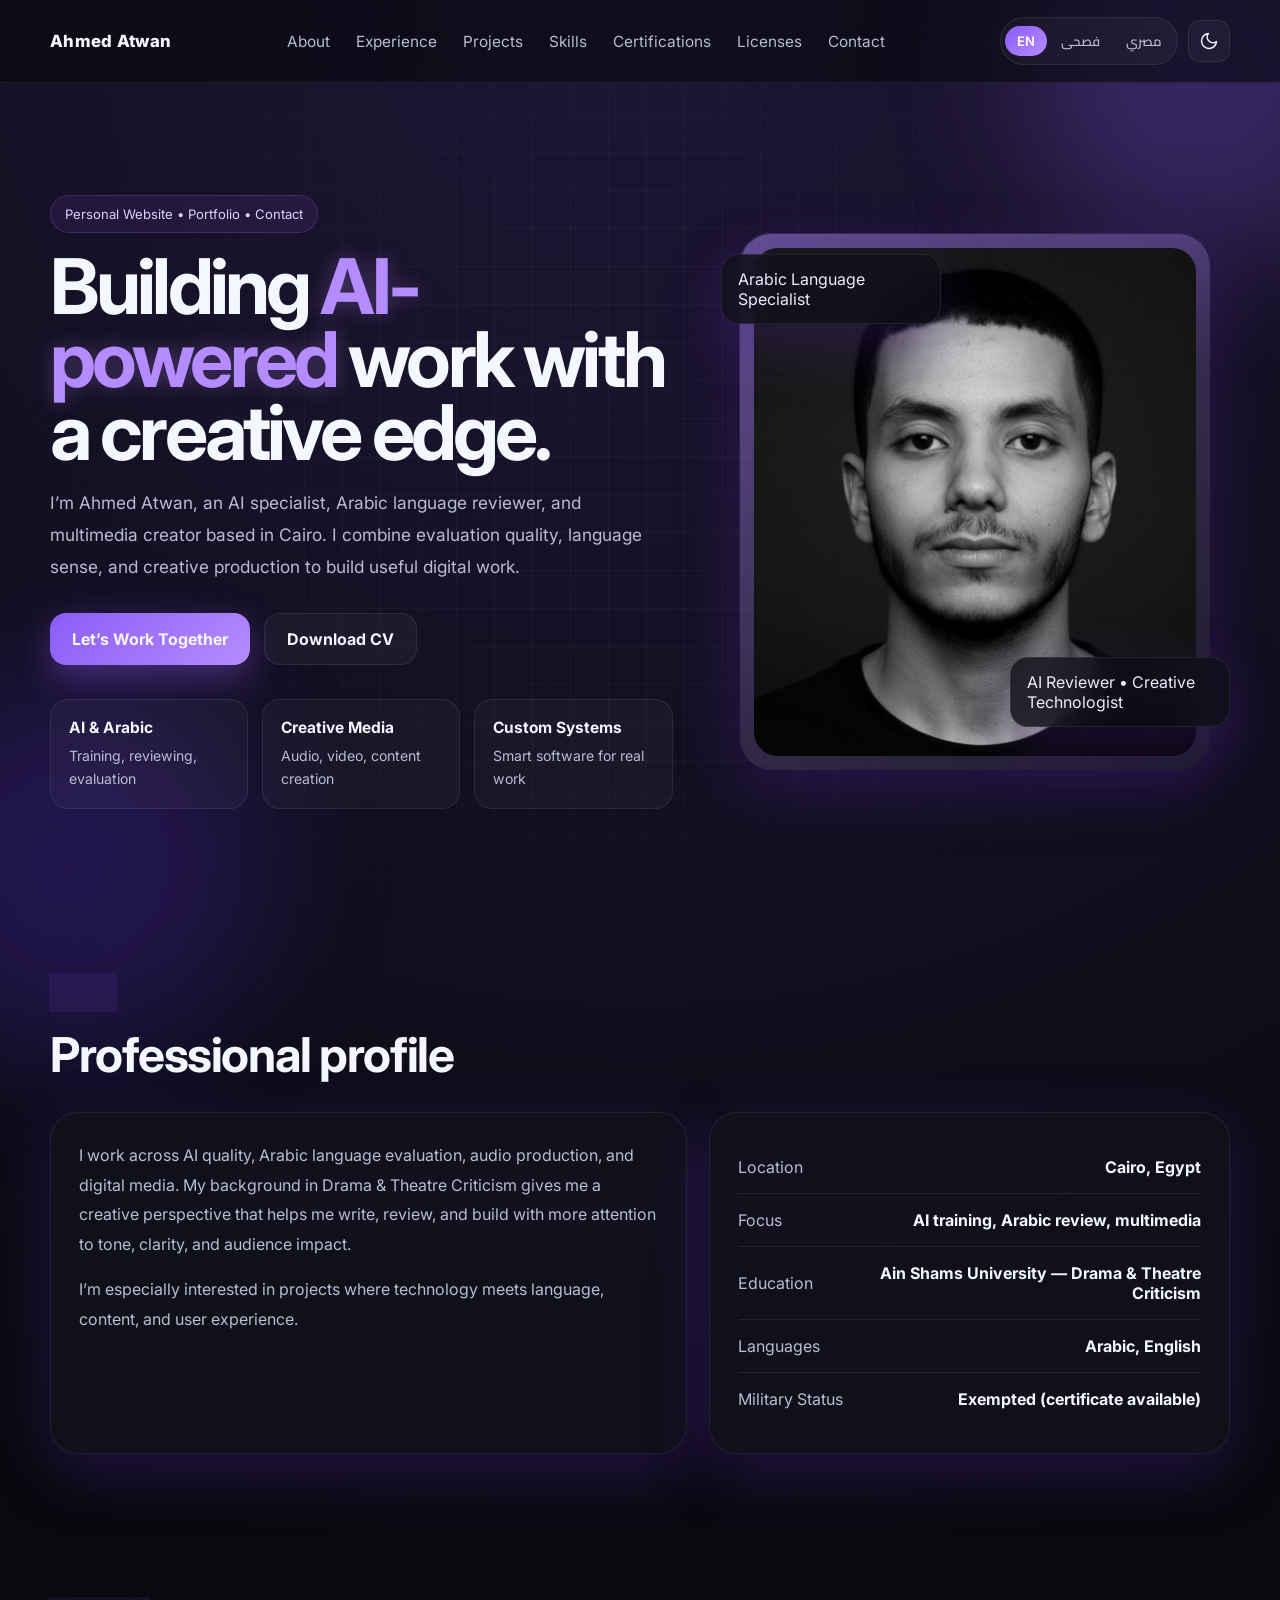
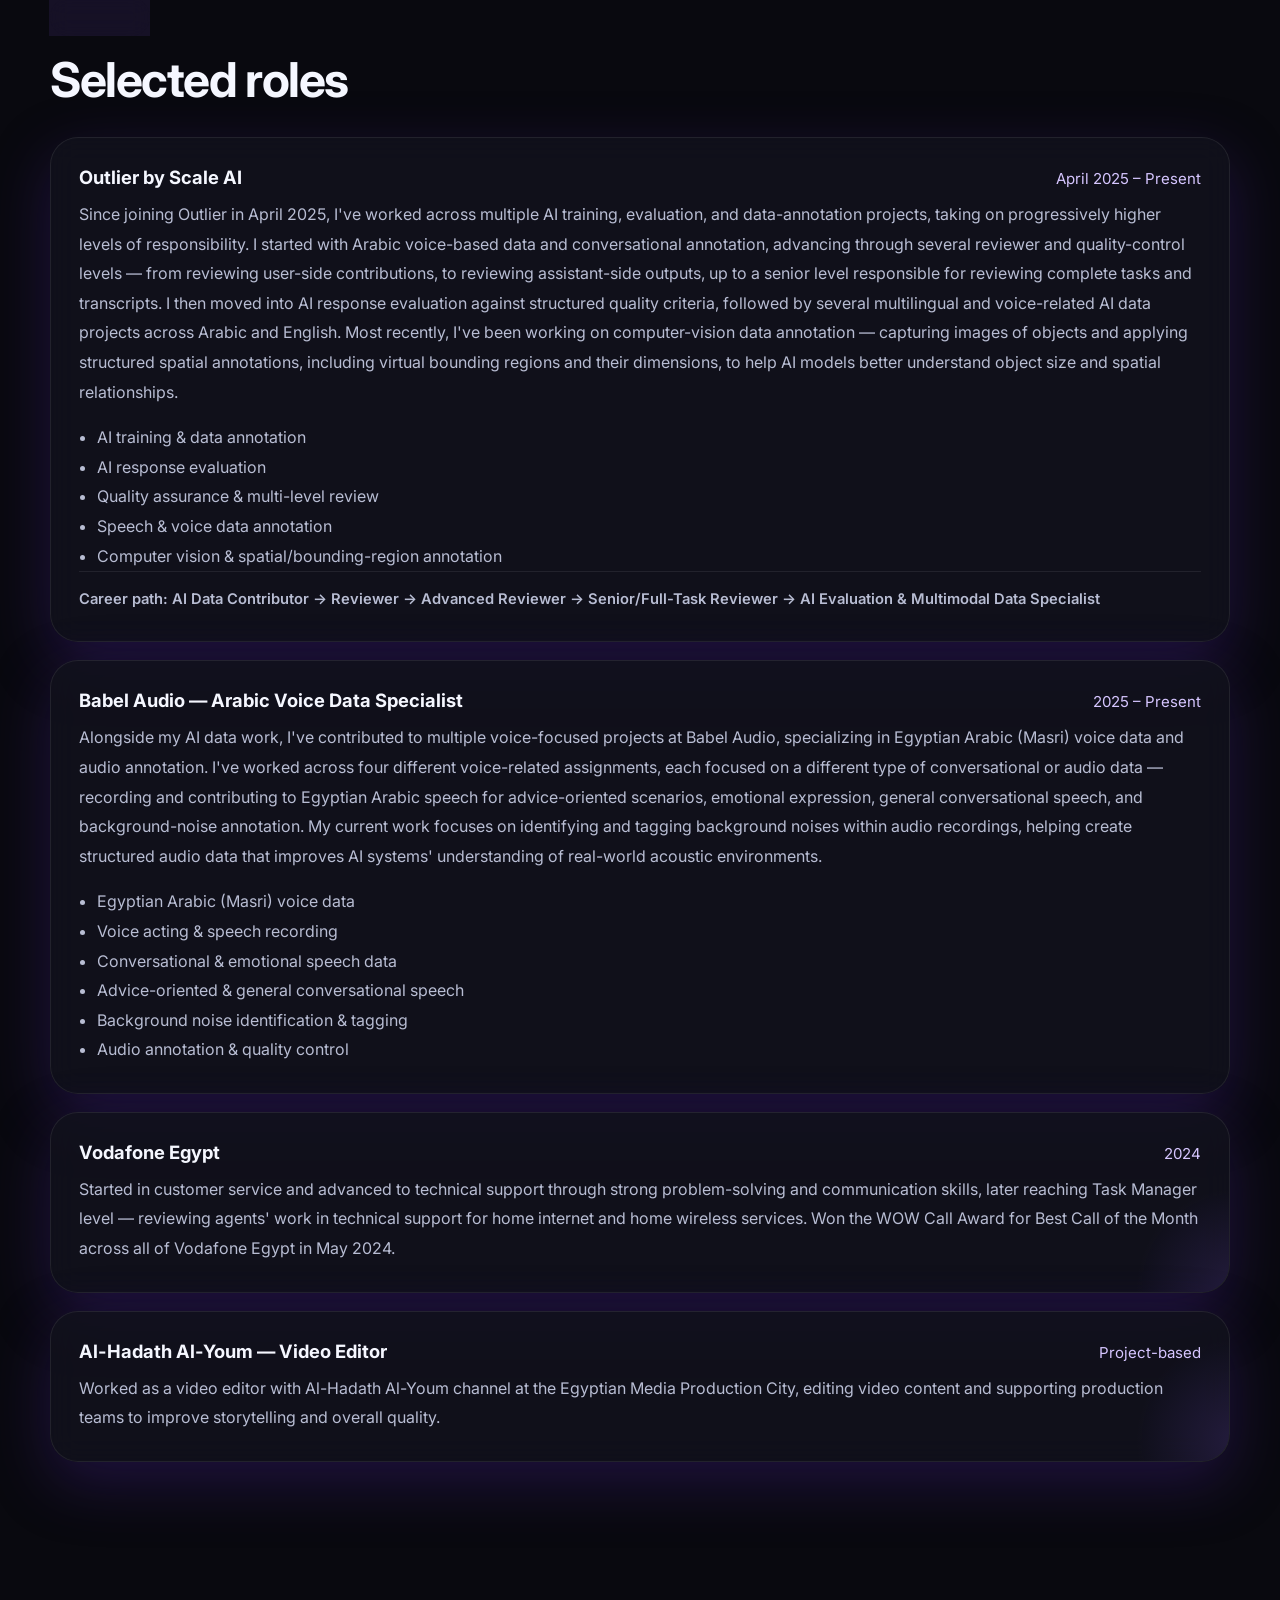
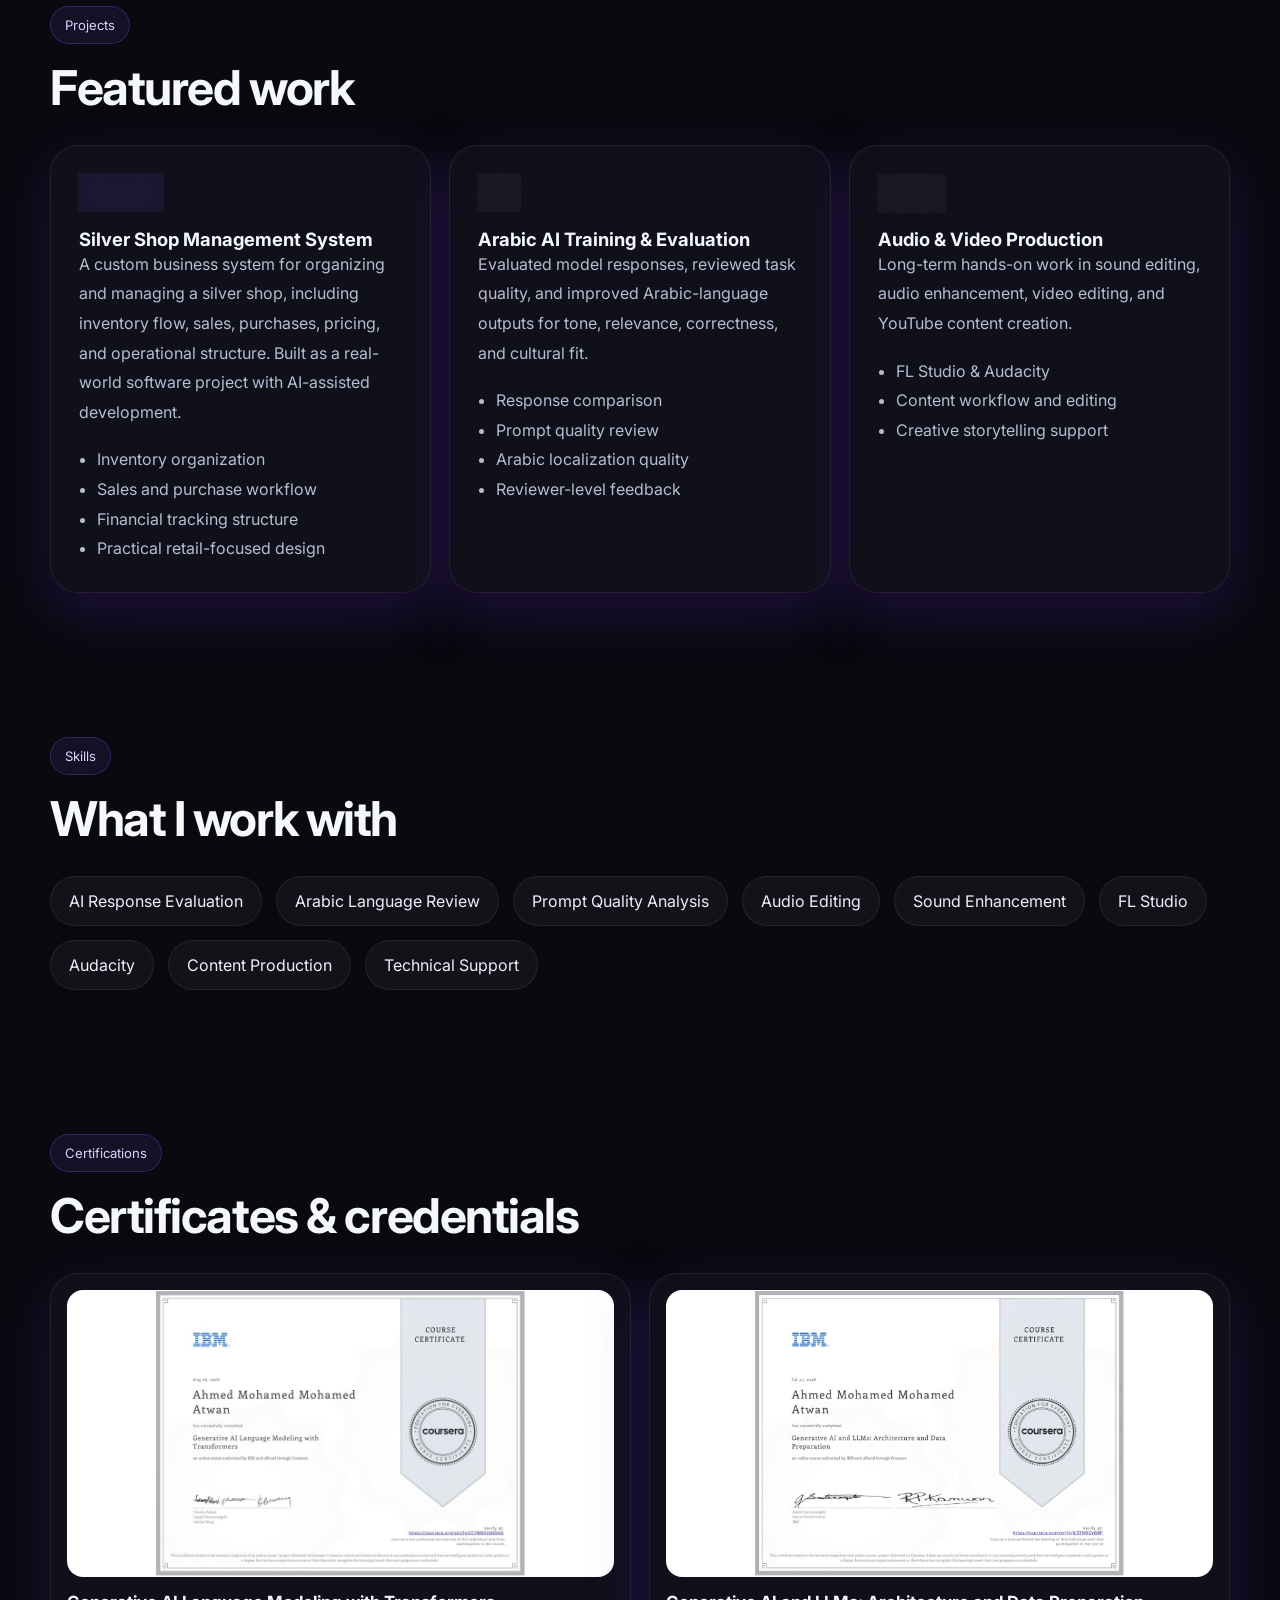
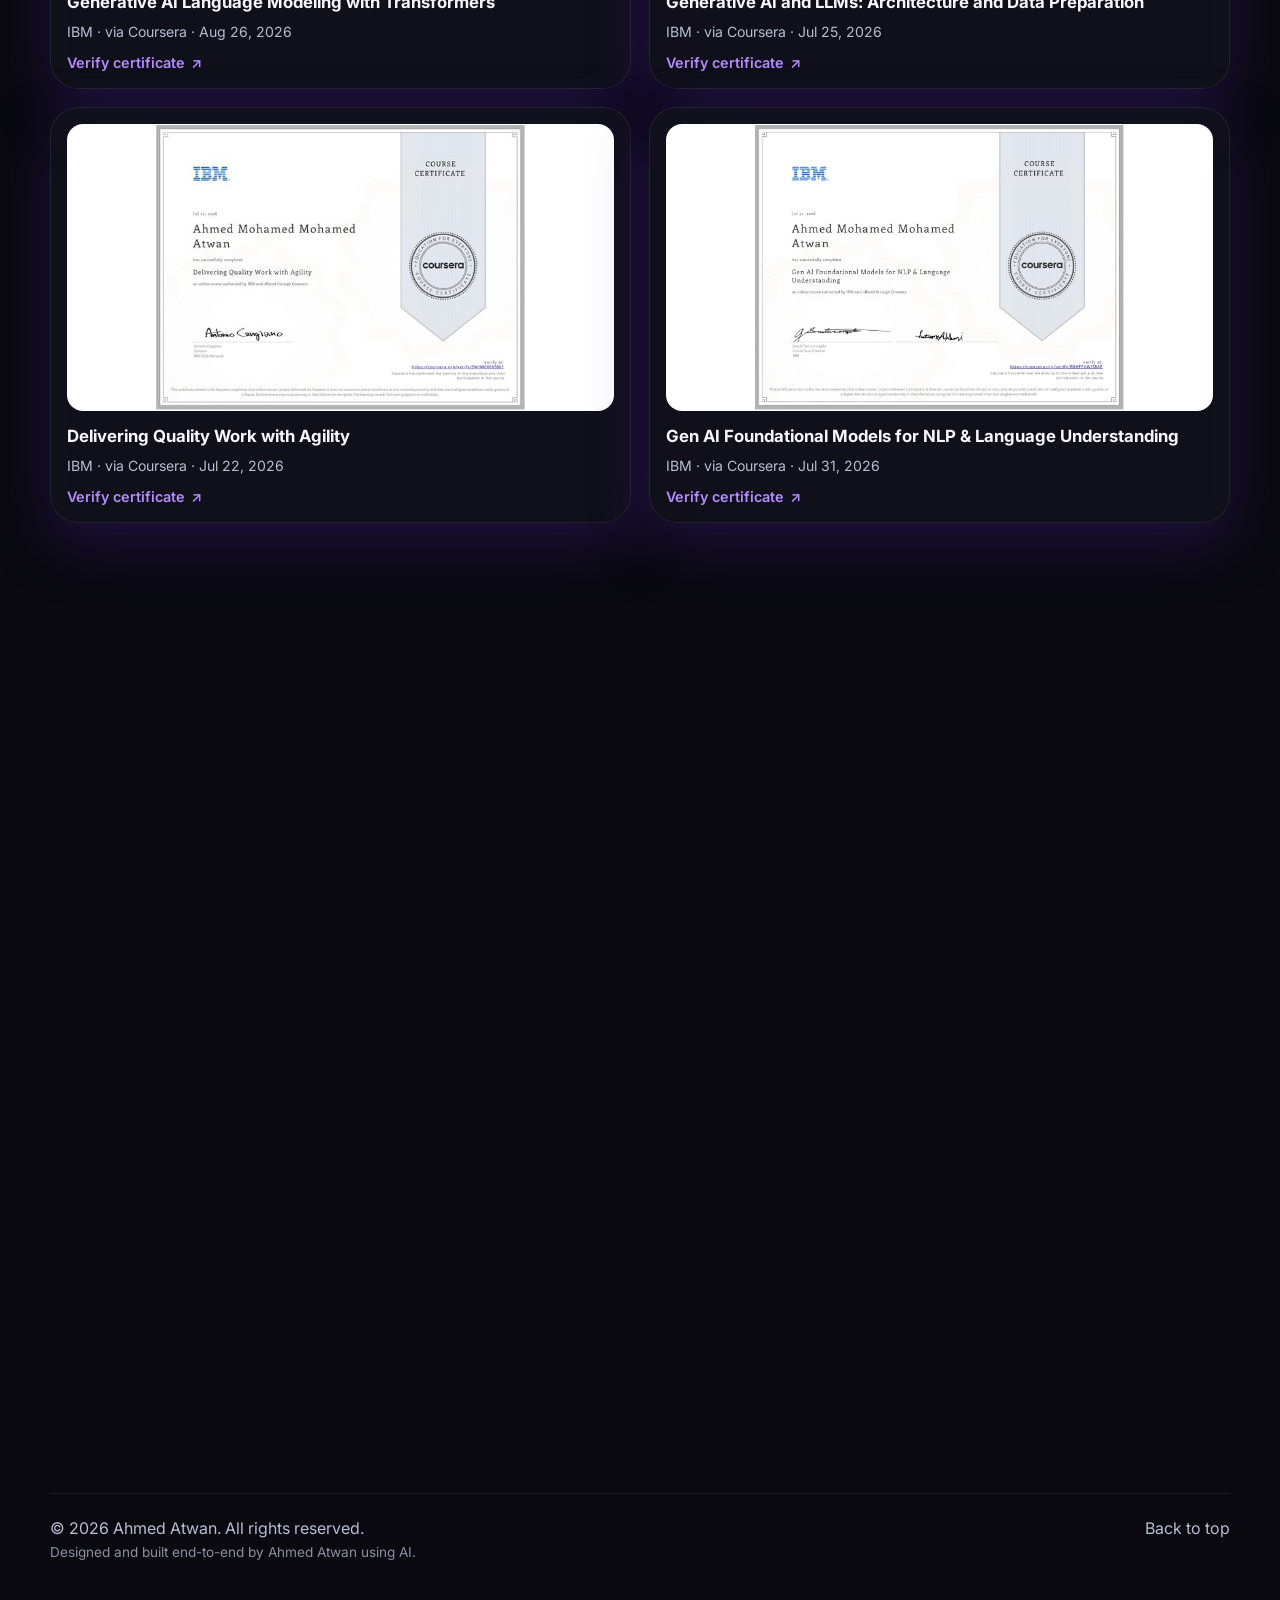
==== index.html @ cd95a20d "Add files via upload" ====
<!DOCTYPE html>
<html lang="en">
<head>
  <meta charset="UTF-8" />
  <meta name="viewport" content="width=device-width, initial-scale=1.0" />
  <title data-i18n="meta.title">Ahmed Atwan | Portfolio</title>
  <meta name="description" content="Ahmed Atwan — AI Specialist, Arabic Language Reviewer, Creative Technologist, and Multimedia Creator." data-i18n-attr="content" data-i18n="meta.description" />
  <link rel="preconnect" href="https://fonts.googleapis.com">
  <link rel="preconnect" href="https://fonts.gstatic.com" crossorigin>
  <link href="https://fonts.googleapis.com/css2?family=Inter:wght@400;500;600;700;800&family=Cairo:wght@400;500;600;700;800&display=swap" rel="stylesheet">
  <link rel="stylesheet" href="style.css" />
</head>
<body data-theme="dark" data-lang="en">
  <div class="bg-orb orb-1"></div>
  <div class="bg-orb orb-2"></div>
  <div class="bg-grid"></div>

  <header class="site-header">
    <div class="container nav-wrap">
      <a class="brand" href="#home">Ahmed Atwan</a>
      <nav class="nav" id="navMenu">
        <a href="#about" data-i18n="nav.about">About</a>
        <a href="#experience" data-i18n="nav.experience">Experience</a>
        <a href="#projects" data-i18n="nav.projects">Projects</a>
        <a href="#skills" data-i18n="nav.skills">Skills</a>
        <a href="#certifications" data-i18n="nav.certifications">Certifications</a>
        <a href="#licenses" data-i18n="nav.licenses">Licenses</a>
        <a href="#contact" data-i18n="nav.contact">Contact</a>
      </nav>
      <div class="controls">
        <div class="lang-switch" id="langSwitch">
          <button class="lang-btn" data-lang-btn="en" aria-label="English">EN</button>
          <button class="lang-btn" data-lang-btn="ar" aria-label="العربية الفصحى">فصحى</button>
          <button class="lang-btn" data-lang-btn="ar-eg" aria-label="العربية المصرية">مصري</button>
        </div>
        <button class="theme-btn" id="themeBtn" aria-label="Toggle light/dark mode">
          <svg class="icon-moon" viewBox="0 0 24 24" fill="none" xmlns="http://www.w3.org/2000/svg"><path d="M21 12.79A9 9 0 1 1 11.21 3 7 7 0 0 0 21 12.79Z" stroke="currentColor" stroke-width="1.8" stroke-linecap="round" stroke-linejoin="round"/></svg>
          <svg class="icon-sun" viewBox="0 0 24 24" fill="none" xmlns="http://www.w3.org/2000/svg"><circle cx="12" cy="12" r="4.2" stroke="currentColor" stroke-width="1.8"/><path d="M12 2.5v2.4M12 19.1v2.4M4.2 4.2l1.7 1.7M18.1 18.1l1.7 1.7M2.5 12h2.4M19.1 12h2.4M4.2 19.8l1.7-1.7M18.1 5.9l1.7-1.7" stroke="currentColor" stroke-width="1.8" stroke-linecap="round"/></svg>
        </button>
      </div>
      <button class="menu-btn" id="menuBtn" aria-label="Toggle menu">
        <span></span><span></span><span></span>
      </button>
    </div>
  </header>

  <main>
    <section class="hero container" id="home">
      <div class="hero-copy reveal">
        <span class="eyebrow" data-i18n="hero.eyebrow">Personal Website • Portfolio • Contact</span>
        <h1>
          <span data-i18n="hero.title.before">Building</span>
          <span class="accent" data-i18n="hero.title.highlight">AI-powered</span>
          <span data-i18n="hero.title.after">work with a creative edge.</span>
        </h1>
        <p class="lead" data-i18n="hero.lead">
          I’m Ahmed Atwan, an AI specialist, Arabic language reviewer, and multimedia creator based in Cairo.
          I combine evaluation quality, language sense, and creative production to build useful digital work.
        </p>
        <div class="hero-actions">
          <a class="btn btn-primary" href="#contact" data-i18n="hero.ctaPrimary">Let’s Work Together</a>
          <a class="btn btn-secondary" href="assets/Ahmed_Atwan_CV.pdf" download data-i18n="hero.ctaSecondary">Download CV</a>
        </div>
        <div class="hero-stats">
          <div class="stat-card">
            <strong data-i18n="hero.stat1.title">AI & Arabic</strong>
            <span data-i18n="hero.stat1.desc">Training, reviewing, evaluation</span>
          </div>
          <div class="stat-card">
            <strong data-i18n="hero.stat2.title">Creative Media</strong>
            <span data-i18n="hero.stat2.desc">Audio, video, content creation</span>
          </div>
          <div class="stat-card">
            <strong data-i18n="hero.stat3.title">Custom Systems</strong>
            <span data-i18n="hero.stat3.desc">Smart software for real work</span>
          </div>
        </div>
      </div>

      <div class="hero-visual reveal delay-1">
        <div class="portrait-frame">
          <img src="assets/profile.png" alt="Ahmed Atwan portrait" />
        </div>
        <div class="floating-card card-1">
          <span data-i18n="hero.floating1">Arabic Language Specialist</span>
        </div>
        <div class="floating-card card-2">
          <span data-i18n="hero.floating2">AI Reviewer • Creative Technologist</span>
        </div>
      </div>
    </section>

    <section class="section container" id="about">
      <div class="section-heading reveal">
        <span class="section-tag" data-i18n="about.tag">About</span>
        <h2 data-i18n="about.heading">Professional profile</h2>
      </div>
      <div class="about-grid">
        <article class="panel reveal">
          <p data-i18n="about.p1">
            I work across AI quality, Arabic language evaluation, audio production, and digital media. My background in
            Drama & Theatre Criticism gives me a creative perspective that helps me write, review, and build with more
            attention to tone, clarity, and audience impact.
          </p>
          <p data-i18n="about.p2">
            I’m especially interested in projects where technology meets language, content, and user experience.
          </p>
        </article>
        <article class="panel reveal delay-1">
          <ul class="info-list">
            <li><span data-i18n="about.location.label">Location</span><strong data-i18n="about.location.value">Cairo, Egypt</strong></li>
            <li><span data-i18n="about.focus.label">Focus</span><strong data-i18n="about.focus.value">AI training, Arabic review, multimedia</strong></li>
            <li><span data-i18n="about.education.label">Education</span><strong data-i18n="about.education.value">Ain Shams University — Drama & Theatre Criticism</strong></li>
            <li><span data-i18n="about.languages.label">Languages</span><strong data-i18n="about.languages.value">Arabic, English</strong></li>
            <li><span data-i18n="about.military.label">Military Status</span><strong data-i18n="about.military.value">Exempted (certificate available)</strong></li>
          </ul>
        </article>
      </div>
    </section>

    <section class="section container" id="experience">
      <div class="section-heading reveal">
        <span class="section-tag" data-i18n="experience.tag">Experience</span>
        <h2 data-i18n="experience.heading">Selected roles</h2>
      </div>

      <div class="timeline">
        <article class="timeline-item panel reveal">
          <div class="timeline-top">
            <h3>Outlier by Scale AI</h3>
            <span data-i18n="experience.outlier.date">April 2025 – Present</span>
          </div>
          <p data-i18n="experience.outlier.desc">Worked as Contributor, then Reviewer, evaluating AI responses and reviewing training data for accuracy, consistency, and Arabic language quality.</p>
          <ul class="timeline-list">
            <li data-i18n="experience.outlier.li1">AI training &amp; data annotation</li>
            <li data-i18n="experience.outlier.li2">AI response evaluation</li>
            <li data-i18n="experience.outlier.li3">Multi-level quality assurance &amp; review</li>
            <li data-i18n="experience.outlier.li4">Speech &amp; voice data annotation</li>
            <li data-i18n="experience.outlier.li5">Computer vision &amp; spatial annotation</li>
          </ul>
          <p class="timeline-progression" data-i18n="experience.outlier.progression">Career path: AI Data Contributor → Reviewer → Advanced Reviewer → Senior/Full-Task Reviewer → AI Evaluation &amp; Multimodal Data Specialist</p>
        </article>

        <article class="timeline-item panel reveal delay-1">
          <div class="timeline-top">
            <h3 data-i18n="experience.babel.title">Babel Audio — Arabic Voice Data Specialist</h3>
            <span data-i18n="experience.babel.date">2025 – Present</span>
          </div>
          <p data-i18n="experience.babel.desc">Alongside my AI data work, I've contributed to multiple voice-focused projects at Babel Audio, specializing in Egyptian Arabic (Masri) voice data and audio annotation. I've worked across four different voice-related assignments, each focused on a different type of conversational or audio data — recording and contributing to Egyptian Arabic speech for advice-oriented scenarios, emotional expression, general conversational speech, and background-noise annotation. My current work focuses on identifying and tagging background noises within audio recordings, helping create structured audio data that improves AI systems' understanding of real-world acoustic environments.</p>
          <ul class="timeline-list">
            <li data-i18n="experience.babel.li1">Egyptian Arabic (Masri) voice data</li>
            <li data-i18n="experience.babel.li2">Voice acting &amp; speech recording</li>
            <li data-i18n="experience.babel.li3">Conversational &amp; emotional speech data</li>
            <li data-i18n="experience.babel.li4">Advice-oriented &amp; general conversational speech</li>
            <li data-i18n="experience.babel.li5">Background noise identification &amp; tagging</li>
            <li data-i18n="experience.babel.li6">Audio annotation &amp; quality control</li>
          </ul>
        </article>

        <article class="timeline-item panel reveal delay-2">
          <div class="timeline-top">
            <h3>Vodafone Egypt</h3>
            <span data-i18n="experience.vodafone.date">2024</span>
          </div>
          <p data-i18n="experience.vodafone.desc">Started in customer service and advanced to technical support through strong problem-solving and communication skills, later reaching Task Manager level — reviewing agents' work in technical support for home internet and home wireless services.</p>
        </article>

        <article class="timeline-item panel reveal delay-2">
          <div class="timeline-top">
            <h3 data-i18n="experience.hadath.title">Al-Hadath Al-Youm — Video Editor</h3>
            <span data-i18n="experience.hadath.date">Project-based</span>
          </div>
          <p data-i18n="experience.hadath.desc">Worked as a video editor with Al-Hadath Al-Youm channel at the Egyptian Media Production City, editing video content and supporting production teams to improve storytelling and overall quality.</p>
        </article>
      </div>
    </section>

    <section class="section container" id="projects">
      <div class="section-heading reveal">
        <span class="section-tag" data-i18n="projects.tag">Projects</span>
        <h2 data-i18n="projects.heading">Featured work</h2>
      </div>
      <div class="projects-grid">
        <article class="project-card panel reveal">
          <div class="project-badge" data-i18n="projects.p1.badge">Featured</div>
          <h3 data-i18n="projects.p1.title">Silver Shop Management System</h3>
          <p data-i18n="projects.p1.desc">
            A custom business system for organizing and managing a silver shop, including inventory flow, sales,
            purchases, pricing, and operational structure. Built as a real-world software project with AI-assisted development.
          </p>
          <ul>
            <li data-i18n="projects.p1.li1">Inventory organization</li>
            <li data-i18n="projects.p1.li2">Sales and purchase workflow</li>
            <li data-i18n="projects.p1.li3">Financial tracking structure</li>
            <li data-i18n="projects.p1.li4">Practical retail-focused design</li>
          </ul>
        </article>

        <article class="project-card panel reveal delay-1">
          <div class="project-badge soft" data-i18n="projects.p2.badge">AI</div>
          <h3 data-i18n="projects.p2.title">Arabic AI Training & Evaluation</h3>
          <p data-i18n="projects.p2.desc">
            Evaluated model responses, reviewed task quality, and improved Arabic-language outputs for tone, relevance,
            correctness, and cultural fit.
          </p>
          <ul>
            <li data-i18n="projects.p2.li1">Response comparison</li>
            <li data-i18n="projects.p2.li2">Prompt quality review</li>
            <li data-i18n="projects.p2.li3">Arabic localization quality</li>
            <li data-i18n="projects.p2.li4">Reviewer-level feedback</li>
          </ul>
        </article>

        <article class="project-card panel reveal delay-2">
          <div class="project-badge soft" data-i18n="projects.p3.badge">Media</div>
          <h3 data-i18n="projects.p3.title">Audio & Video Production</h3>
          <p data-i18n="projects.p3.desc">
            Long-term hands-on work in sound editing, audio enhancement, video editing, and YouTube content creation.
          </p>
          <ul>
            <li>FL Studio & Audacity</li>
            <li data-i18n="projects.p3.li3">Content workflow and editing</li>
            <li data-i18n="projects.p3.li4">Creative storytelling support</li>
          </ul>
        </article>
      </div>
    </section>

    <section class="section container" id="skills">
      <div class="section-heading reveal">
        <span class="section-tag" data-i18n="skills.tag">Skills</span>
        <h2 data-i18n="skills.heading">What I work with</h2>
      </div>
      <div class="skills-grid reveal">
        <div class="skill-chip" data-i18n="skills.chip1">AI Response Evaluation</div>
        <div class="skill-chip" data-i18n="skills.chip2">Arabic Language Review</div>
        <div class="skill-chip" data-i18n="skills.chip3">Prompt Quality Analysis</div>
        <div class="skill-chip" data-i18n="skills.chip4">Audio Editing</div>
        <div class="skill-chip" data-i18n="skills.chip5">Sound Enhancement</div>
        <div class="skill-chip">FL Studio</div>
        <div class="skill-chip">Audacity</div>
        <div class="skill-chip" data-i18n="skills.chip6">Content Production</div>
        <div class="skill-chip" data-i18n="skills.chip7">Technical Support</div>
      </div>
    </section>

    <section class="section container" id="certifications">
      <div class="section-heading reveal">
        <span class="section-tag" data-i18n="certs.tag">Certifications</span>
        <h2 data-i18n="certs.heading">Certificates & credentials</h2>
      </div>
      <div class="certs-grid">
        <article class="cert-card panel reveal">
          <div class="cert-thumb">
            <img src="assets/certificates/cert-generative-ai-transformers.jpg" alt="Certificate: Generative AI Language Modeling with Transformers, IBM via Coursera" loading="lazy" />
          </div>
          <div class="cert-body">
            <h3>Generative AI Language Modeling with Transformers</h3>
            <span class="cert-meta"><span data-i18n="certs.issuer">IBM</span> · <span data-i18n="certs.via">via Coursera</span> · Aug 26, 2026</span>
            <a class="cert-link" href="https://coursera.org/verify/CC7WBQIXHOAO" target="_blank" rel="noreferrer"><span data-i18n="certs.verify">Verify certificate</span> ↗</a>
          </div>
        </article>

        <article class="cert-card panel reveal delay-1">
          <div class="cert-thumb">
            <img src="assets/certificates/cert-genai-llms-architecture.jpg" alt="Certificate: Generative AI and LLMs: Architecture and Data Preparation, IBM via Coursera" loading="lazy" />
          </div>
          <div class="cert-body">
            <h3>Generative AI and LLMs: Architecture and Data Preparation</h3>
            <span class="cert-meta"><span data-i18n="certs.issuer">IBM</span> · <span data-i18n="certs.via">via Coursera</span> · Jul 25, 2026</span>
            <a class="cert-link" href="https://coursera.org/verify/JL539JDCVGBP" target="_blank" rel="noreferrer"><span data-i18n="certs.verify">Verify certificate</span> ↗</a>
          </div>
        </article>

        <article class="cert-card panel reveal delay-2">
          <div class="cert-thumb">
            <img src="assets/certificates/cert-quality-work-agility.jpg" alt="Certificate: Delivering Quality Work with Agility, IBM via Coursera" loading="lazy" />
          </div>
          <div class="cert-body">
            <h3>Delivering Quality Work with Agility</h3>
            <span class="cert-meta"><span data-i18n="certs.issuer">IBM</span> · <span data-i18n="certs.via">via Coursera</span> · Jul 22, 2026</span>
            <a class="cert-link" href="https://coursera.org/verify/SW1MC0E65861" target="_blank" rel="noreferrer"><span data-i18n="certs.verify">Verify certificate</span> ↗</a>
          </div>
        </article>

        <article class="cert-card panel reveal">
          <div class="cert-thumb">
            <img src="assets/certificates/cert-genai-nlp-foundational.jpg" alt="Certificate: Gen AI Foundational Models for NLP & Language Understanding, IBM via Coursera" loading="lazy" />
          </div>
          <div class="cert-body">
            <h3>Gen AI Foundational Models for NLP & Language Understanding</h3>
            <span class="cert-meta"><span data-i18n="certs.issuer">IBM</span> · <span data-i18n="certs.via">via Coursera</span> · Jul 31, 2026</span>
            <a class="cert-link" href="https://coursera.org/verify/8DHFFUWIS8AP" target="_blank" rel="noreferrer"><span data-i18n="certs.verify">Verify certificate</span> ↗</a>
          </div>
        </article>
      </div>
    </section>

    <section class="section container" id="licenses">
      <div class="section-heading reveal">
        <span class="section-tag" data-i18n="licenses.tag">Credentials</span>
        <h2 data-i18n="licenses.heading">Professional Licensing</h2>
      </div>
      <div class="certs-grid">
        <article class="cert-card panel reveal">
          <div class="cert-body">
            <h3 data-i18n="licenses.card1.title">Professional Practice License</h3>
            <span class="cert-meta" data-i18n="licenses.card1.issuer">Ministry of Manpower — Egypt</span>
            <ul class="info-list">
              <li><span data-i18n="licenses.jobtitle.label">Job Title</span><strong data-i18n="licenses.jobtitle.value">IT E-Services Business Observer</strong></li>
            </ul>
          </div>
        </article>

        <article class="cert-card panel reveal delay-1">
          <div class="cert-body">
            <h3 data-i18n="licenses.card2.title">Skill Level Assessment Certificate</h3>
            <span class="cert-meta" data-i18n="licenses.card2.issuer">Ministry of Manpower — Egypt</span>
            <ul class="info-list">
              <li><span data-i18n="licenses.jobtitle.label">Job Title</span><strong data-i18n="licenses.jobtitle.value">IT E-Services Business Observer</strong></li>
              <li><span data-i18n="licenses.classification.label">Classification</span><strong data-i18n="licenses.classification.value">Skilled Worker</strong></li>
            </ul>
          </div>
        </article>
      </div>
    </section>

    <section class="section container" id="contact">
      <div class="contact-wrap panel reveal">
        <div>
          <span class="section-tag" data-i18n="contact.tag">Contact</span>
          <h2 data-i18n="contact.heading">Let’s build something useful.</h2>
          <p data-i18n="contact.desc">
            Open to freelance work, AI-related roles, review tasks, media production, and custom software projects.
          </p>
        </div>
        <div class="contact-links">
          <a href="mailto:ahmedatwan024@gmail.com">ahmedatwan024@gmail.com</a>
          <a href="tel:+201026344162">+20 102 634 4162</a>
          <a href="https://www.linkedin.com/in/ahmed-atwan-15a9b02a6/" target="_blank" rel="noreferrer" data-i18n="contact.linkedin">LinkedIn Profile</a>
        </div>
      </div>
    </section>
  </main>

  <footer class="site-footer">
    <div class="container footer-wrap">
      <div>
        <p data-i18n="footer.rights">© 2026 Ahmed Atwan. All rights reserved.</p>
        <p class="footer-credit" data-i18n="footer.builtWith">Designed and built end-to-end by Ahmed Atwan using AI.</p>
      </div>
      <a href="#home" data-i18n="footer.backToTop">Back to top</a>
    </div>
  </footer>

  <script src="script.js"></script>
</body>
</html>
---- style.css ----
:root {
  --bg: #09090f;
  --panel: rgba(18, 18, 30, 0.78);
  --panel-strong: rgba(22, 22, 36, 0.95);
  --text: #f5f7ff;
  --muted: #b8bdd3;
  --line: rgba(255,255,255,0.08);
  --primary: #8b5cf6;
  --primary-2: #b58cff;
  --shadow: 0 20px 60px rgba(73, 35, 150, 0.35);
  --radius-xl: 28px;
  --radius-lg: 22px;
  --radius-md: 16px;
  --grid-line: rgba(255,255,255,0.03);
  --header-bg: rgba(9,9,15,0.62);
  --chip-bg: rgba(255,255,255,0.04);
  --chip-line: rgba(255,255,255,0.08);
  --surface: rgba(255,255,255,0.03);
  --surface-2: rgba(255,255,255,0.04);
  --border-soft: rgba(255,255,255,0.08);
  --card-bg: rgba(16,16,28,0.82);
  --nav-mobile-bg: rgba(13,13,22,0.96);
  --accent-text: #ddd2ff;
  --accent-text-2: #d6c6ff;
  --accent-text-3: #e8ddff;
  --accent-text-4: #f3ecff;
  --accent-text-5: #f1eaff;
  --accent-text-6: #f4efff;
}

body[data-theme="light"] {
  --bg: #f4f2fb;
  --panel: rgba(255, 255, 255, 0.82);
  --panel-strong: rgba(255, 255, 255, 0.96);
  --text: #17152b;
  --muted: #57536f;
  --line: rgba(20, 10, 50, 0.09);
  --primary: #7c3aed;
  --primary-2: #6d28d9;
  --shadow: 0 20px 50px rgba(124, 58, 237, 0.14);
  --grid-line: rgba(20,10,50,0.045);
  --header-bg: rgba(244,242,251,0.72);
  --chip-bg: rgba(20,10,50,0.045);
  --chip-line: rgba(20,10,50,0.09);
  --surface: rgba(20,10,50,0.035);
  --surface-2: rgba(20,10,50,0.05);
  --border-soft: rgba(20,10,50,0.09);
  --card-bg: rgba(255,255,255,0.92);
  --nav-mobile-bg: rgba(255,255,255,0.98);
  --accent-text: #6d28d9;
  --accent-text-2: #6d28d9;
  --accent-text-3: #5b21b6;
  --accent-text-4: #4c1d95;
  --accent-text-5: #4c1d95;
  --accent-text-6: #4c1d95;
}

* { box-sizing: border-box; }
html { scroll-behavior: smooth; }
body {
  margin: 0;
  font-family: 'Inter', sans-serif;
  background: radial-gradient(circle at top, rgba(139,92,246,0.16), transparent 25%), var(--bg);
  color: var(--text);
  overflow-x: hidden;
  transition: background .35s ease, color .35s ease;
}

body[data-lang="ar"],
body[data-lang="ar-eg"] {
  font-family: 'Cairo', 'Inter', sans-serif;
}

/* Letter-spacing breaks Arabic letter-joining (cursive shaping), which is what
   caused the garbled/disconnected look in the hero heading and section titles.
   Reset it everywhere while in Arabic mode. */
body[data-lang="ar"] *,
body[data-lang="ar-eg"] * {
  letter-spacing: normal;
}

body[data-lang="ar"] .lead,
body[data-lang="ar-eg"] .lead,
body[data-lang="ar"] .panel p,
body[data-lang="ar-eg"] .panel p {
  line-height: 2;
}

body[data-lang="ar"] .hero h1,
body[data-lang="ar-eg"] .hero h1 {
  line-height: 1.35;
  font-weight: 700;
}

body[data-lang="ar"] .section-heading h2,
body[data-lang="ar-eg"] .section-heading h2 {
  line-height: 1.45;
}

body[data-lang="ar"] .timeline-top h3,
body[data-lang="ar-eg"] .timeline-top h3,
body[data-lang="ar"] .project-card h3,
body[data-lang="ar-eg"] .project-card h3,
body[data-lang="ar"] .cert-body h3,
body[data-lang="ar-eg"] .cert-body h3 {
  line-height: 1.6;
}

html[dir="rtl"] .info-list li strong { text-align: left; }
html[dir="rtl"] .project-card ul { padding-left: 0; padding-right: 18px; }
html[dir="rtl"] .timeline-top,
html[dir="rtl"] .footer-wrap { direction: rtl; }
html[dir="rtl"] .cert-link,
html[dir="rtl"] .lang-switch { direction: ltr; }

a { color: inherit; text-decoration: none; }
img { max-width: 100%; display: block; }
.container { width: min(1180px, calc(100% - 40px)); margin: 0 auto; }

.bg-grid {
  position: fixed;
  inset: 0;
  background-image:
    linear-gradient(var(--grid-line) 1px, transparent 1px),
    linear-gradient(90deg, var(--grid-line) 1px, transparent 1px);
  background-size: 38px 38px;
  mask-image: radial-gradient(circle at center, black 30%, transparent 85%);
  pointer-events: none;
  z-index: -3;
}

.bg-orb {
  position: fixed;
  width: 380px;
  height: 380px;
  border-radius: 50%;
  filter: blur(70px);
  opacity: 0.28;
  z-index: -2;
}
.orb-1 { background: #8b5cf6; top: -120px; right: -120px; }
.orb-2 { background: #4f2dc8; bottom: -160px; left: -120px; }

.site-header {
  position: sticky;
  top: 0;
  z-index: 50;
  backdrop-filter: blur(18px);
  background: var(--header-bg);
  border-bottom: 1px solid var(--line);
}

.nav-wrap {
  display: flex;
  align-items: center;
  justify-content: space-between;
  gap: 16px;
  min-height: 82px;
}

.controls {
  display: flex;
  align-items: center;
  gap: 10px;
}

.lang-switch {
  display: flex;
  align-items: center;
  gap: 2px;
  padding: 4px;
  border-radius: 999px;
  border: 1px solid var(--line);
  background: var(--chip-bg);
}
.lang-btn {
  border: none;
  background: transparent;
  color: var(--muted);
  font-family: 'Inter', 'Cairo', sans-serif;
  font-size: 0.82rem;
  font-weight: 600;
  padding: 7px 12px;
  border-radius: 999px;
  cursor: pointer;
  transition: .2s ease;
}
.lang-btn:hover { color: var(--text); }
.lang-btn.active {
  background: linear-gradient(135deg, var(--primary), var(--primary-2));
  color: #fff;
}

.theme-btn {
  width: 42px;
  height: 42px;
  border-radius: 12px;
  border: 1px solid var(--line);
  background: var(--chip-bg);
  color: var(--text);
  display: flex;
  align-items: center;
  justify-content: center;
  cursor: pointer;
  transition: .2s ease;
  flex-shrink: 0;
}
.theme-btn:hover { border-color: var(--primary-2); }
.theme-btn svg { width: 20px; height: 20px; }
.theme-btn .icon-sun { display: none; }
body[data-theme="light"] .theme-btn .icon-moon { display: none; }
body[data-theme="light"] .theme-btn .icon-sun { display: block; }

@media (max-width: 760px) {
  .controls { order: 2; }
  .lang-switch { padding: 3px; }
  .lang-btn { padding: 6px 8px; font-size: 0.74rem; }
}

.brand {
  font-weight: 800;
  letter-spacing: 0.3px;
  font-size: 1.05rem;
}

.nav {
  display: flex;
  gap: 26px;
}

.nav a {
  color: var(--muted);
  font-size: 0.96rem;
  transition: 0.25s ease;
}
.nav a:hover { color: var(--text); }

.menu-btn {
  display: none;
  width: 46px;
  height: 46px;
  border-radius: 14px;
  border: 1px solid var(--line);
  background: var(--surface);
  cursor: pointer;
}
.menu-btn span {
  display: block;
  width: 18px;
  height: 2px;
  background: var(--text);
  margin: 4px auto;
}

.hero {
  display: grid;
  grid-template-columns: 1.1fr 0.9fr;
  gap: 48px;
  align-items: center;
  min-height: calc(100vh - 82px);
  padding: 48px 0 28px;
}

.eyebrow,
.section-tag,
.project-badge {
  display: inline-flex;
  align-items: center;
  gap: 8px;
  font-size: 0.82rem;
  color: var(--accent-text);
  padding: 10px 14px;
  border: 1px solid rgba(139, 92, 246, 0.28);
  border-radius: 999px;
  background: rgba(139, 92, 246, 0.1);
  backdrop-filter: blur(10px);
}

.hero h1 {
  margin: 18px 0 18px;
  font-size: clamp(2.8rem, 6vw, 5.4rem);
  line-height: 0.95;
  letter-spacing: -0.05em;
}
.hero h1 .accent {
  color: var(--primary-2);
  text-shadow: 0 0 20px rgba(181, 140, 255, 0.3);
}
.lead {
  color: var(--muted);
  font-size: 1.08rem;
  line-height: 1.85;
  max-width: 650px;
}

.hero-actions {
  display: flex;
  flex-wrap: wrap;
  gap: 14px;
  margin-top: 30px;
}

.btn {
  height: 52px;
  padding: 0 22px;
  border-radius: 16px;
  display: inline-flex;
  align-items: center;
  justify-content: center;
  font-weight: 700;
  transition: transform .25s ease, box-shadow .25s ease, background .25s ease;
}
.btn:hover { transform: translateY(-2px); }
.btn-primary {
  background: linear-gradient(135deg, var(--primary), var(--primary-2));
  box-shadow: 0 12px 35px rgba(139,92,246,0.38);
}
.btn-secondary {
  background: var(--surface-2);
  border: 1px solid var(--line);
  color: var(--text);
}

.hero-stats {
  display: grid;
  grid-template-columns: repeat(3, 1fr);
  gap: 14px;
  margin-top: 34px;
}
.stat-card {
  padding: 18px;
  border: 1px solid var(--line);
  border-radius: 18px;
  background: var(--surface);
}
.stat-card strong { display: block; margin-bottom: 8px; font-size: 0.97rem; }
.stat-card span { color: var(--muted); font-size: 0.88rem; line-height: 1.6; }

.hero-visual {
  position: relative;
  min-height: 640px;
  display: flex;
  align-items: center;
  justify-content: center;
}

.portrait-frame {
  position: relative;
  width: min(470px, 100%);
  border-radius: 32px;
  padding: 14px;
  background: linear-gradient(145deg, rgba(181,140,255,0.35), rgba(255,255,255,0.05));
  box-shadow: var(--shadow);
}
.portrait-frame::before {
  content: "";
  position: absolute;
  inset: -1px;
  border-radius: inherit;
  background: linear-gradient(140deg, rgba(181,140,255,0.22), transparent 55%);
  z-index: -1;
}
.portrait-frame img {
  border-radius: 24px;
  aspect-ratio: 1 / 1.15;
  object-fit: cover;
  object-position: center;
  filter: saturate(1.06) contrast(1.04);
}

.floating-card {
  position: absolute;
  padding: 14px 16px;
  border-radius: 18px;
  border: 1px solid var(--border-soft);
  background: var(--card-bg);
  box-shadow: var(--shadow);
  color: var(--accent-text-5);
  max-width: 220px;
  backdrop-filter: blur(14px);
}
.card-1 { top: 72px; left: 0; }
.card-2 { right: 0; bottom: 95px; }

.section { padding: 72px 0; }
.section-heading { margin-bottom: 28px; }
.section-heading h2 {
  margin: 14px 0 0;
  font-size: clamp(2rem, 4vw, 3rem);
  letter-spacing: -0.03em;
}

.about-grid,
.contact-wrap {
  display: grid;
  grid-template-columns: 1.1fr 0.9fr;
  gap: 22px;
}

.panel {
  background: var(--panel);
  border: 1px solid var(--line);
  border-radius: var(--radius-xl);
  padding: 28px;
  box-shadow: var(--shadow);
  backdrop-filter: blur(14px);
  transition: background .35s ease, border-color .35s ease, box-shadow .35s ease;
}
.panel p {
  color: var(--muted);
  line-height: 1.85;
  margin: 0 0 16px;
}
.panel p:last-child { margin-bottom: 0; }

.info-list {
  list-style: none;
  margin: 0;
  padding: 0;
}
.info-list li {
  display: flex;
  align-items: center;
  justify-content: space-between;
  gap: 16px;
  padding: 16px 0;
  border-bottom: 1px solid var(--border-soft);
}
.info-list li:last-child { border-bottom: 0; }
.info-list span { color: var(--muted); }
.info-list strong { text-align: right; }

.timeline {
  display: grid;
  gap: 18px;
}
.timeline-item { position: relative; overflow: hidden; }
.timeline-item::after {
  content: "";
  position: absolute;
  inset: auto -10% -60% auto;
  width: 220px;
  height: 220px;
  border-radius: 50%;
  background: radial-gradient(circle, rgba(139,92,246,0.16), transparent 65%);
}
.timeline-top {
  display: flex;
  justify-content: space-between;
  gap: 16px;
  align-items: baseline;
  margin-bottom: 12px;
}
.timeline-top h3,
.project-card h3 { margin: 0; font-size: 1.15rem; }
.timeline-top span { color: var(--accent-text-2); font-size: 0.94rem; }

.timeline-list {
  position: relative;
  margin: 16px 0 0;
  padding-left: 18px;
  color: var(--muted);
  line-height: 1.85;
}
.timeline-progression {
  position: relative;
  margin: 16px 0 0;
  padding-top: 14px;
  border-top: 1px solid var(--border-soft);
  color: var(--accent-text-2);
  font-size: 0.92rem;
  font-weight: 600;
  line-height: 1.7;
}
html[dir="rtl"] .timeline-list { padding-left: 0; padding-right: 18px; }

.projects-grid {
  display: grid;
  grid-template-columns: repeat(3, 1fr);
  gap: 18px;
}
.project-card ul {
  margin: 18px 0 0;
  padding-left: 18px;
  color: var(--muted);
  line-height: 1.85;
}
.project-badge { margin-bottom: 16px; }
.project-badge.soft { background: var(--surface-2); color: var(--accent-text-3); }

.skills-grid {
  display: flex;
  flex-wrap: wrap;
  gap: 14px;
}
.skill-chip {
  padding: 14px 18px;
  border-radius: 999px;
  background: var(--surface-2);
  border: 1px solid var(--border-soft);
  color: var(--accent-text-4);
}

.certs-grid {
  display: grid;
  grid-template-columns: repeat(2, 1fr);
  gap: 18px;
}

.cert-card {
  padding: 16px;
  display: flex;
  flex-direction: column;
  gap: 14px;
}

.cert-thumb {
  border-radius: var(--radius-md);
  overflow: hidden;
  border: 1px solid var(--line);
  background: #fff;
  cursor: zoom-in;
  position: relative;
}
.cert-thumb img {
  width: 100%;
  height: auto;
  display: block;
  transition: transform .35s ease;
}
.cert-thumb:hover img { transform: scale(1.03); }

.cert-body h3 {
  margin: 0 0 8px;
  font-size: 1.05rem;
  line-height: 1.4;
}
.cert-meta {
  display: block;
  color: var(--muted);
  font-size: 0.88rem;
  margin-bottom: 12px;
}
.cert-link {
  display: inline-flex;
  align-items: center;
  gap: 6px;
  font-size: 0.9rem;
  font-weight: 600;
  color: var(--primary-2);
}
.cert-link:hover { color: var(--text); }

.cert-lightbox {
  position: fixed;
  inset: 0;
  background: rgba(5,5,10,0.88);
  display: flex;
  align-items: center;
  justify-content: center;
  padding: 30px;
  z-index: 200;
  opacity: 0;
  pointer-events: none;
  transition: opacity .25s ease;
}
.cert-lightbox.open {
  opacity: 1;
  pointer-events: auto;
}
.cert-lightbox img {
  max-width: min(1100px, 100%);
  max-height: 90vh;
  border-radius: 14px;
  box-shadow: var(--shadow);
  background: #fff;
}
.cert-lightbox-close {
  position: absolute;
  top: 22px;
  right: 28px;
  width: 44px;
  height: 44px;
  border-radius: 12px;
  border: 1px solid rgba(255,255,255,0.2);
  background: rgba(255,255,255,0.12);
  color: #fff;
  font-size: 1.3rem;
  cursor: pointer;
}

@media (max-width: 720px) {
  .certs-grid { grid-template-columns: 1fr; }
}

.contact-wrap {
  align-items: center;
}
.contact-links {
  display: flex;
  flex-direction: column;
  gap: 14px;
}
.contact-links a {
  padding: 16px 18px;
  border-radius: 16px;
  background: var(--surface-2);
  border: 1px solid var(--border-soft);
  color: var(--accent-text-6);
}
.contact-links a:hover {
  border-color: rgba(181,140,255,0.42);
  background: rgba(139,92,246,0.08);
}

.site-footer {
  padding: 24px 0 50px;
}
.footer-wrap {
  display: flex;
  justify-content: space-between;
  gap: 18px;
  border-top: 1px solid var(--border-soft);
  padding-top: 24px;
  color: var(--muted);
}
.footer-wrap p { margin: 0; }
.footer-credit {
  margin-top: 6px !important;
  font-size: 0.85rem;
  opacity: 0.75;
}

.reveal {
  opacity: 0;
  transform: translateY(18px);
  transition: opacity .7s ease, transform .7s ease;
}
.reveal.visible {
  opacity: 1;
  transform: translateY(0);
}
.delay-1 { transition-delay: .12s; }
.delay-2 { transition-delay: .22s; }

@media (max-width: 1024px) {
  .hero,
  .about-grid,
  .contact-wrap,
  .projects-grid {
    grid-template-columns: 1fr;
  }
  .hero { padding-top: 38px; }
  .hero-visual { min-height: auto; order: -1; }
  .portrait-frame { width: min(460px, 100%); }
  .hero-stats { grid-template-columns: 1fr; }
}

@media (max-width: 760px) {
  .nav {
    position: absolute;
    top: 82px;
    right: 20px;
    width: min(240px, calc(100% - 40px));
    padding: 16px;
    border-radius: 18px;
    border: 1px solid var(--line);
    background: var(--nav-mobile-bg);
    flex-direction: column;
    gap: 14px;
    transform: scale(.96);
    opacity: 0;
    pointer-events: none;
    transition: .25s ease;
  }
  .nav.open {
    opacity: 1;
    pointer-events: auto;
    transform: scale(1);
  }
  .menu-btn { display: block; }
  .hero h1 { font-size: clamp(2.45rem, 12vw, 4.1rem); }
  .panel { padding: 22px; border-radius: 22px; }
  .timeline-top,
  .footer-wrap {
    flex-direction: column;
    align-items: flex-start;
  }
  .floating-card { display: none; }
}
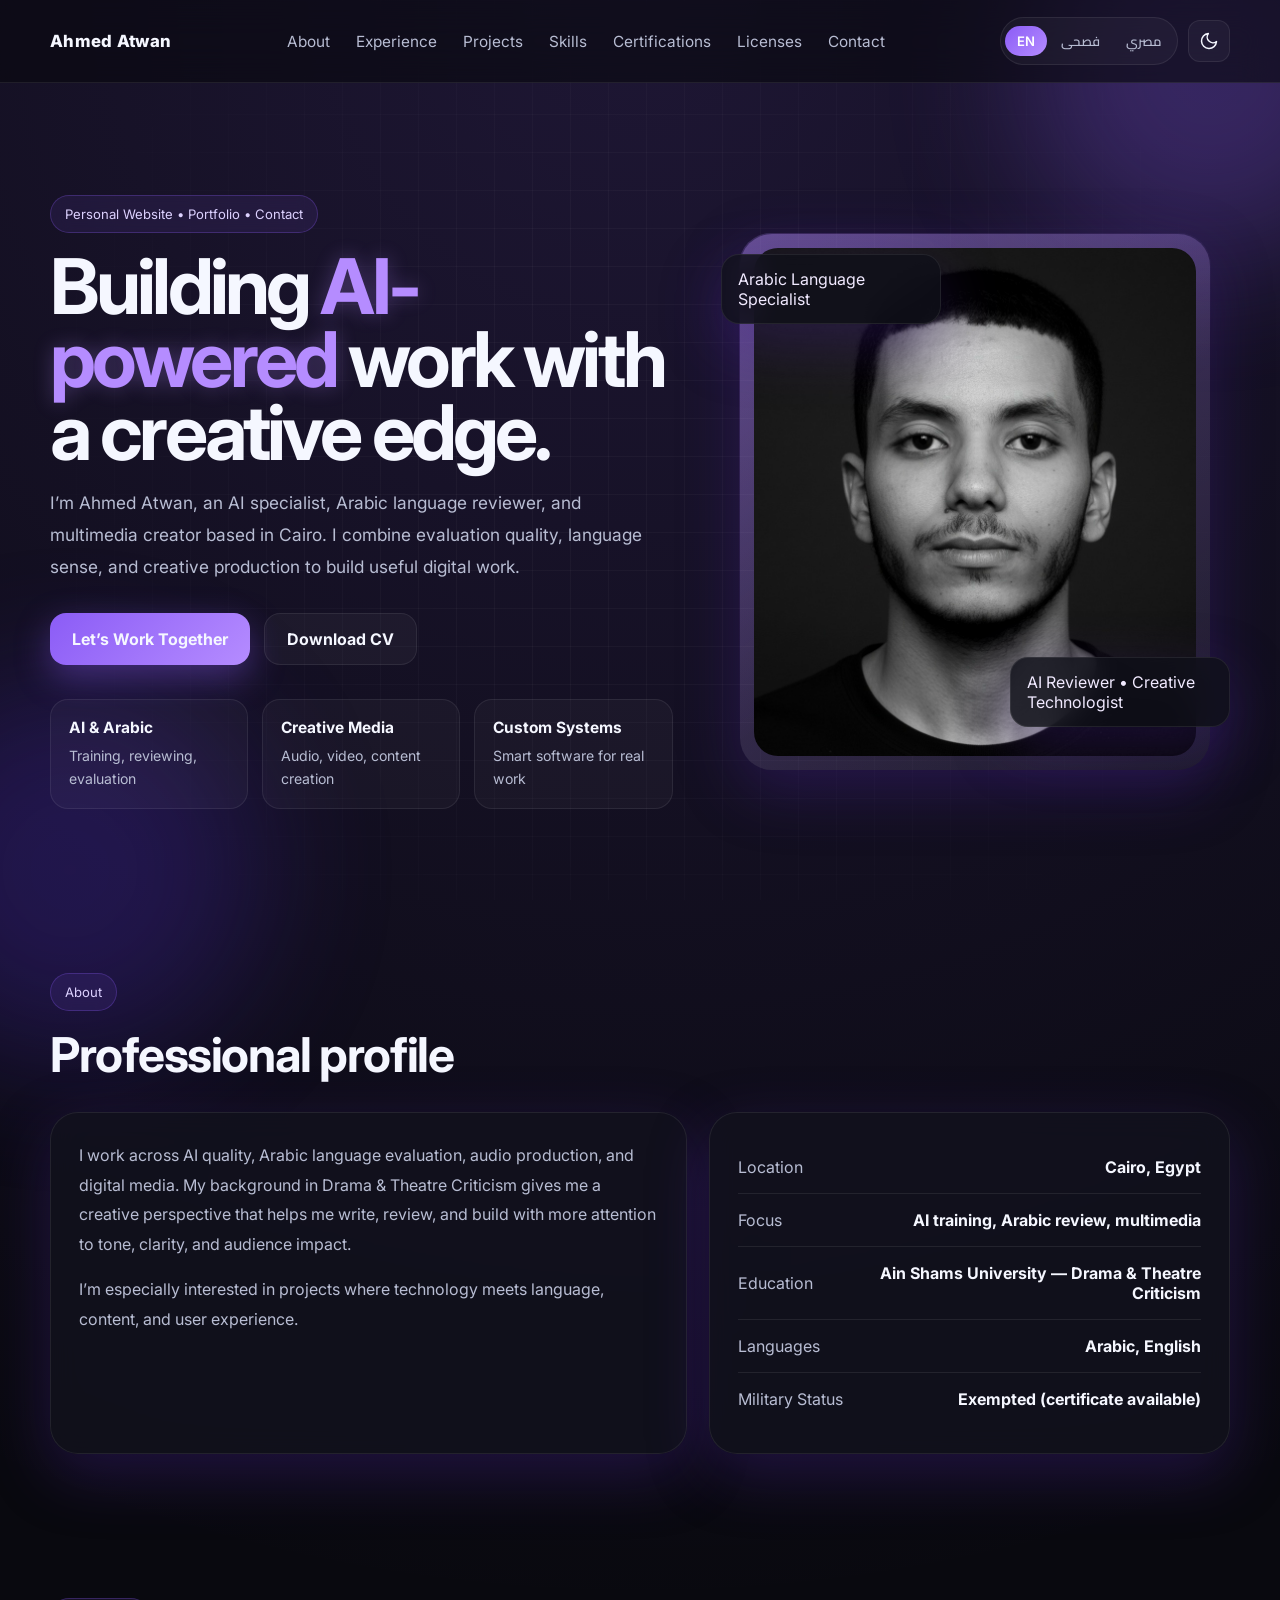
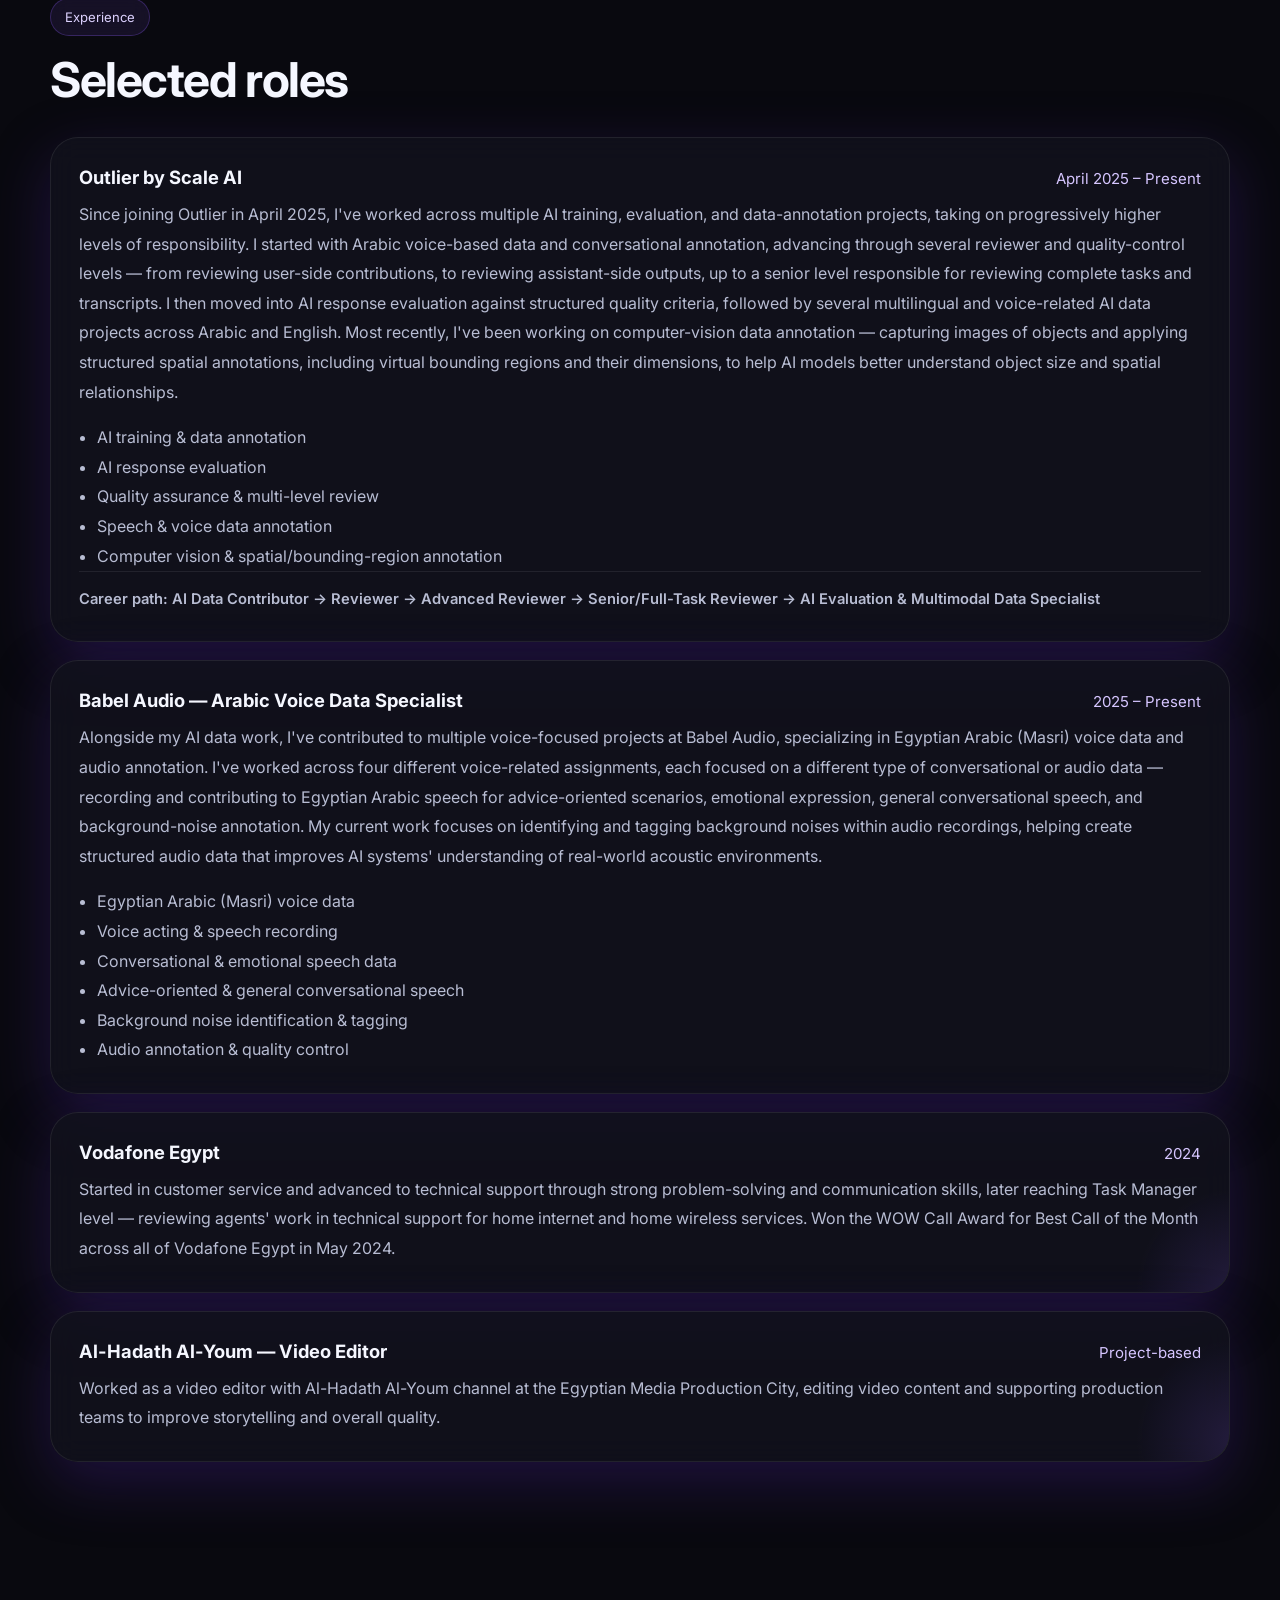
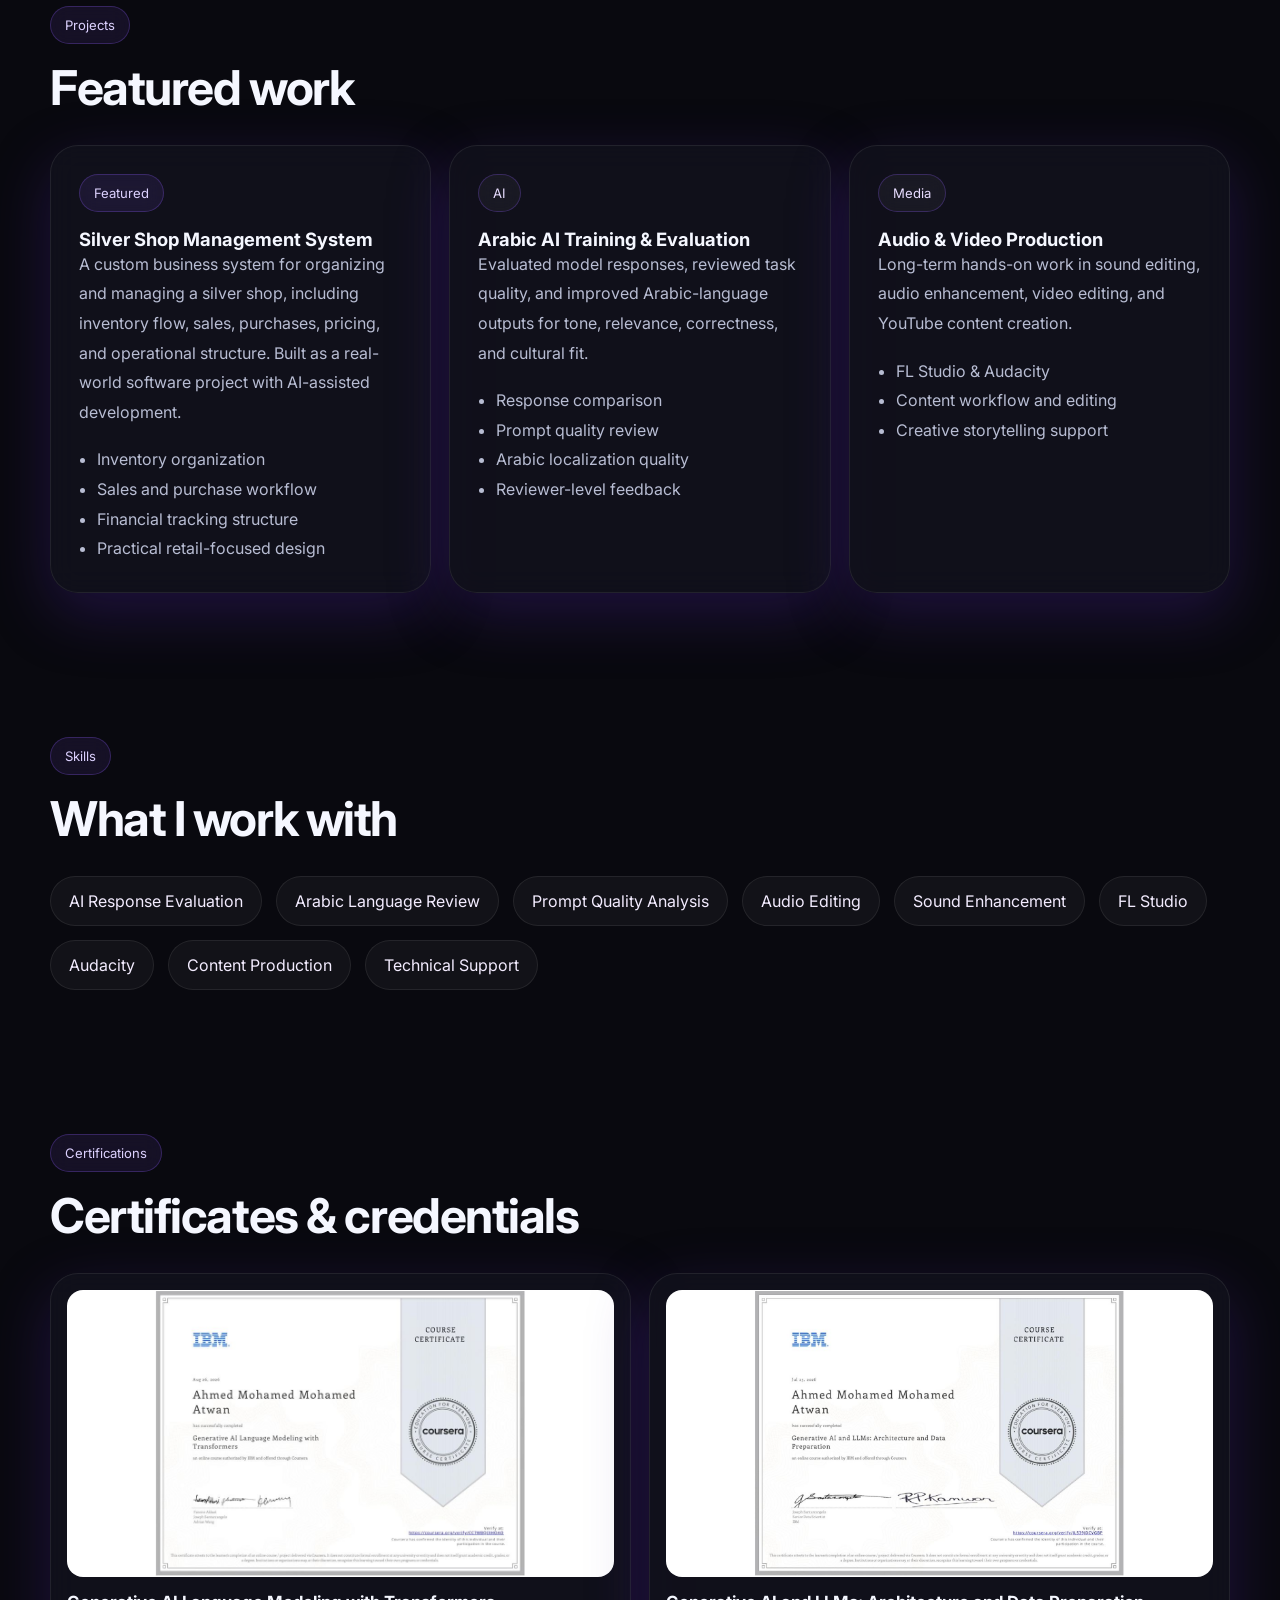
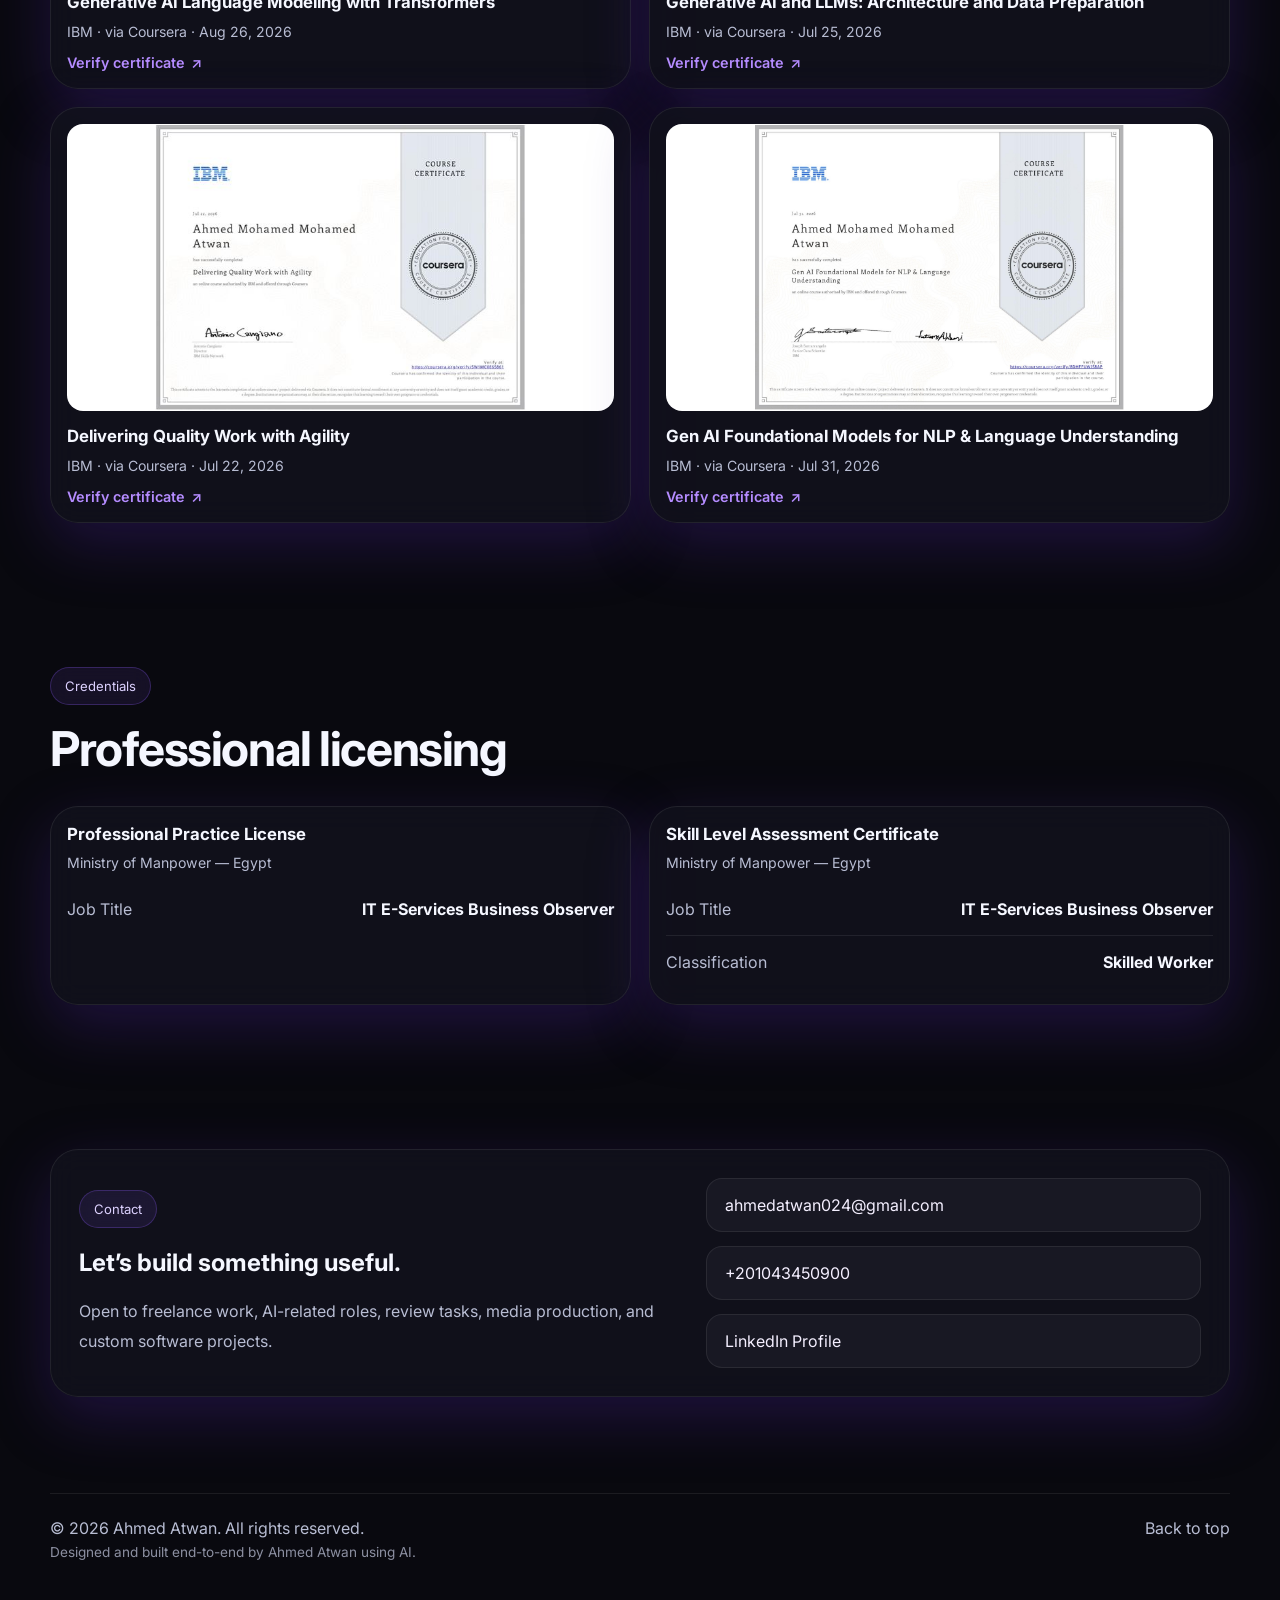
==== commit 25ff1227: "Update phone number in contact links" ====
--- a/index.html
+++ b/index.html
@@ -336,7 +336,7 @@
         </div>
         <div class="contact-links">
           <a href="mailto:ahmedatwan024@gmail.com">ahmedatwan024@gmail.com</a>
-          <a href="tel:+201026344162">+20 102 634 4162</a>
+          <a href="tel:+201043450900">+201043450900</a>
           <a href="https://www.linkedin.com/in/ahmed-atwan-15a9b02a6/" target="_blank" rel="noreferrer" data-i18n="contact.linkedin">LinkedIn Profile</a>
         </div>
       </div>
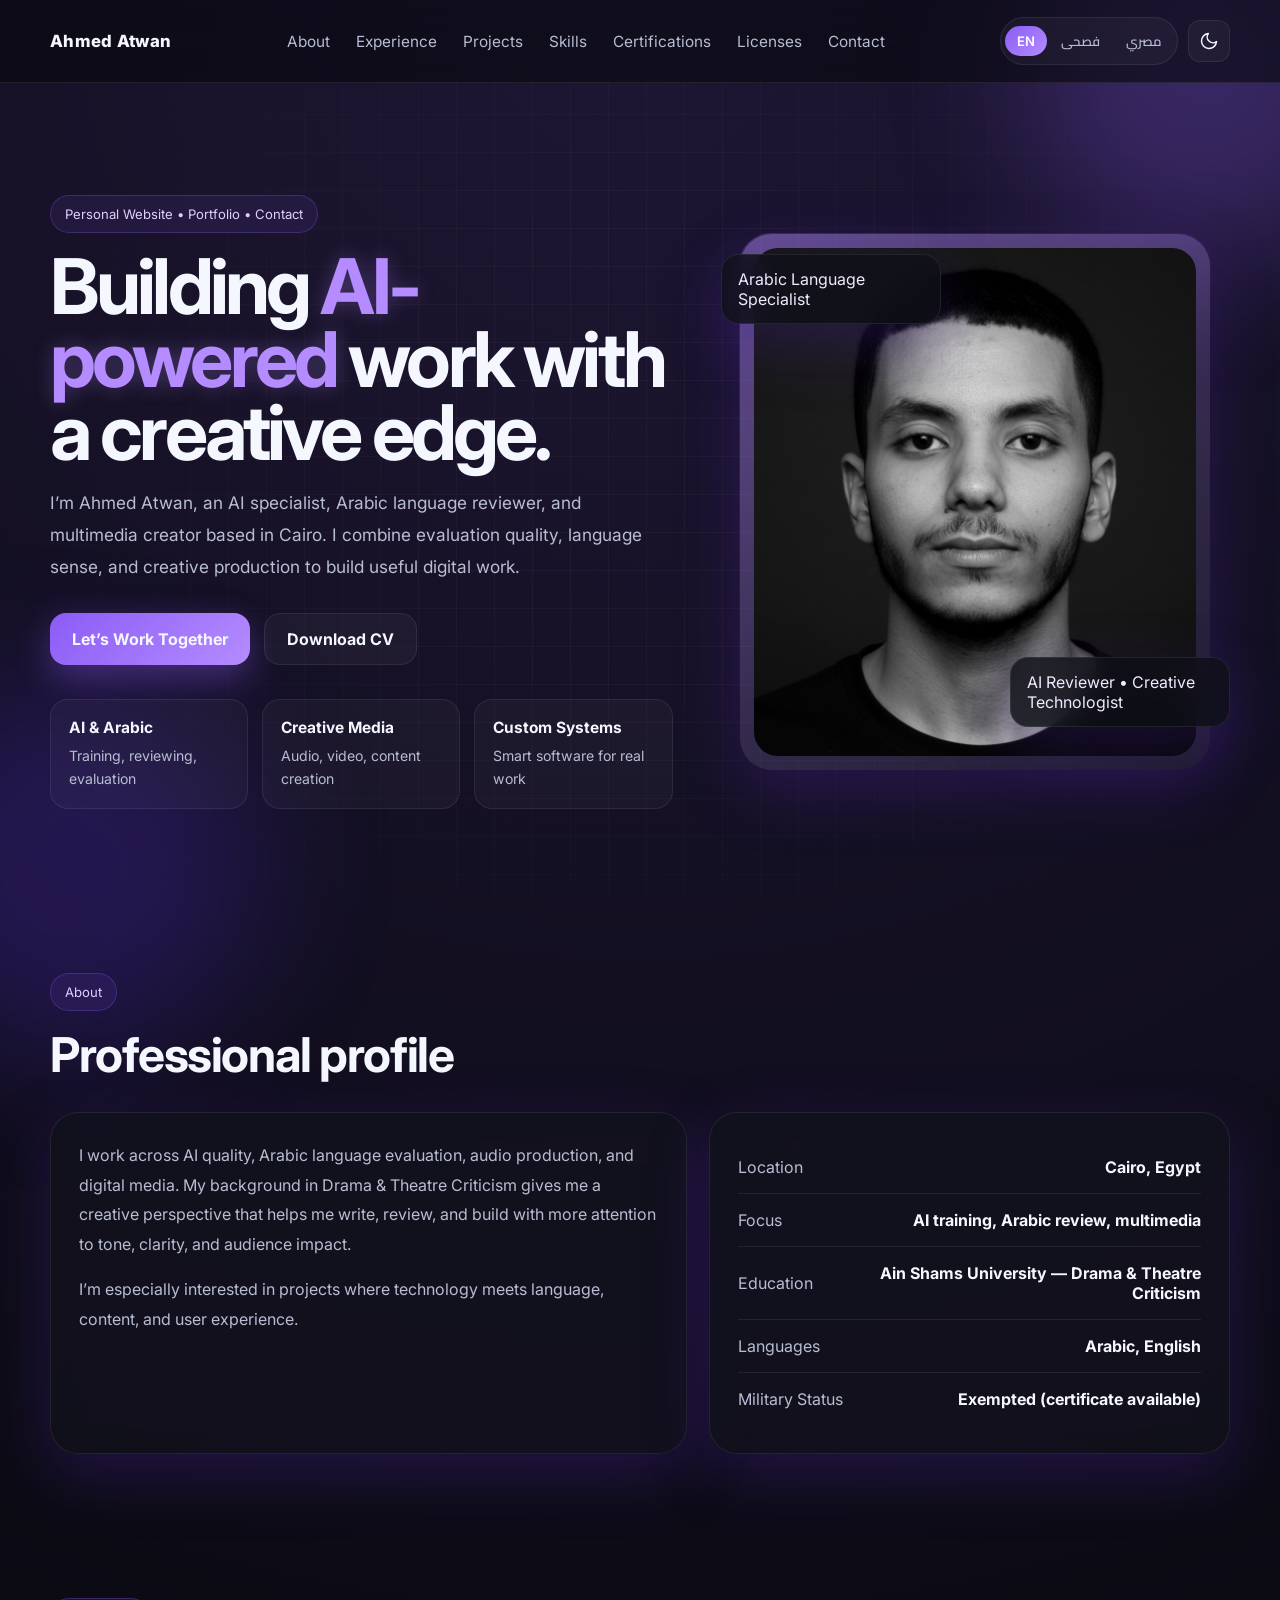
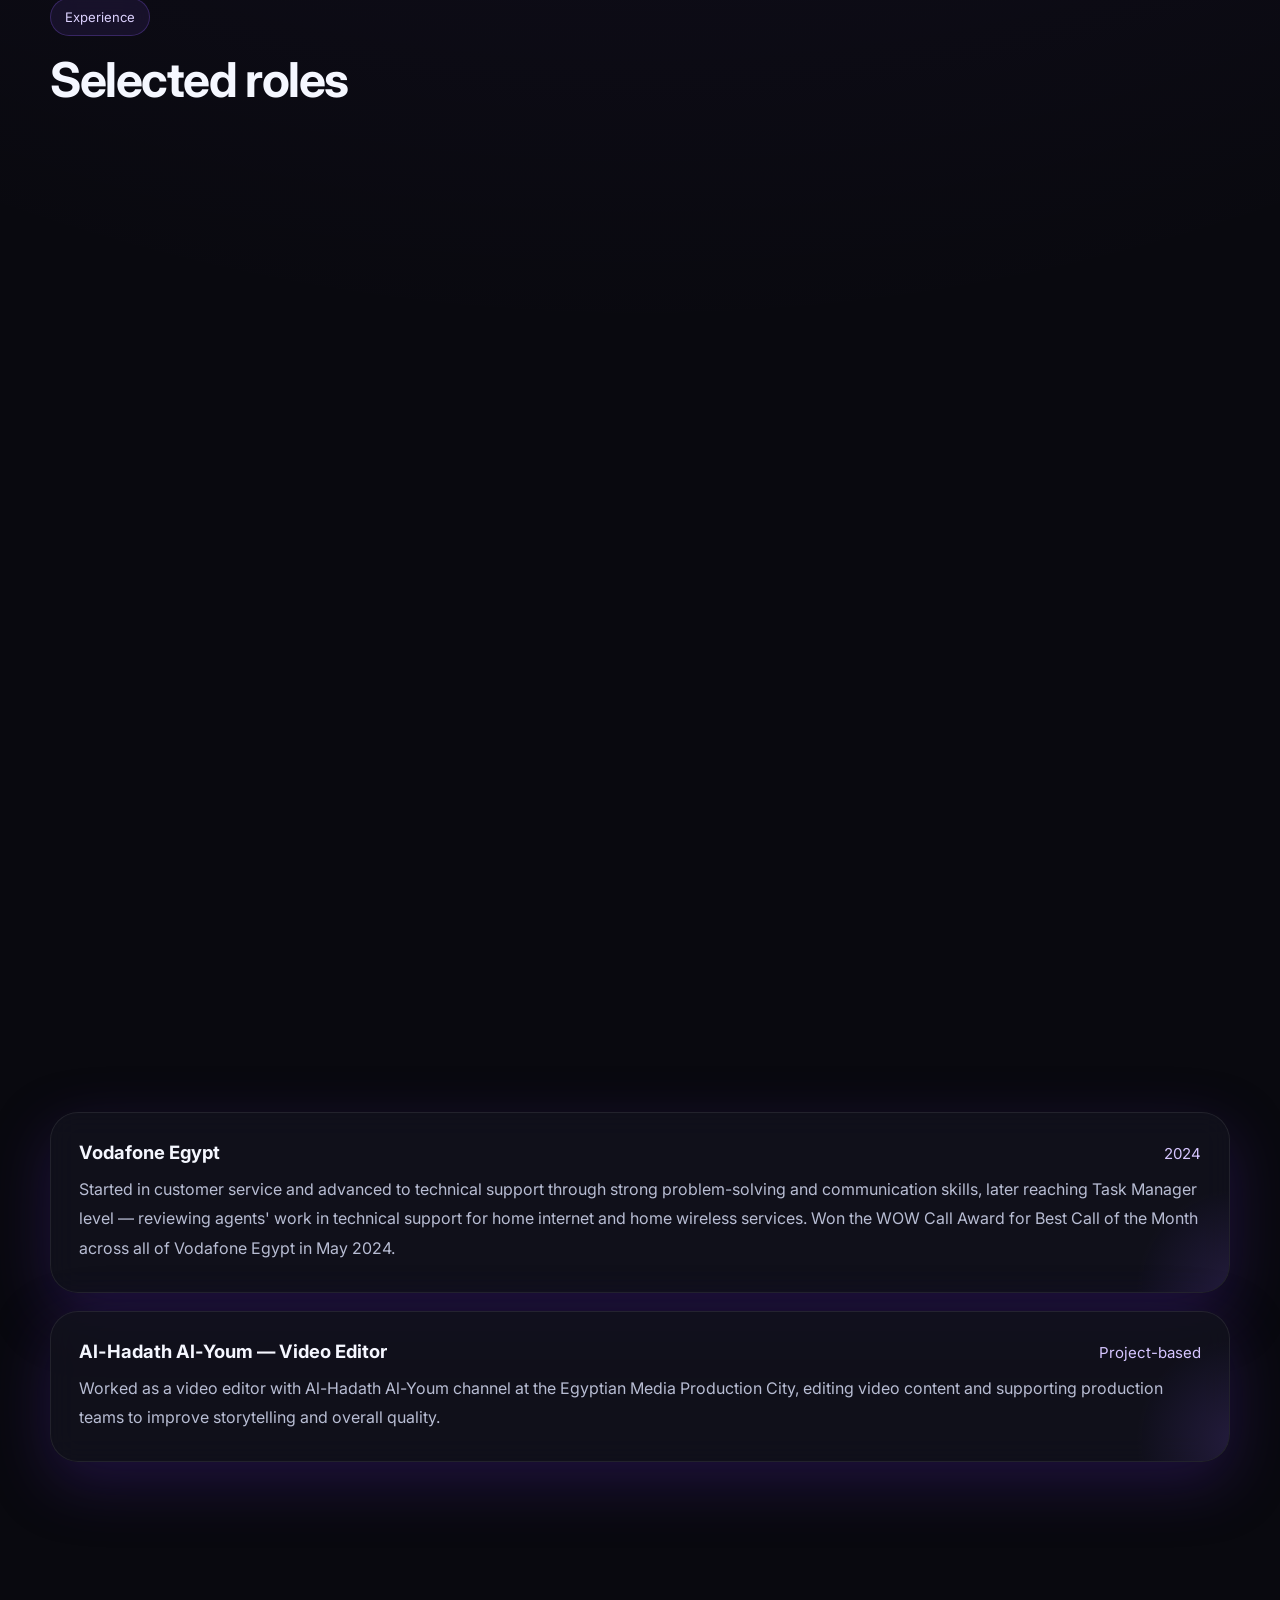
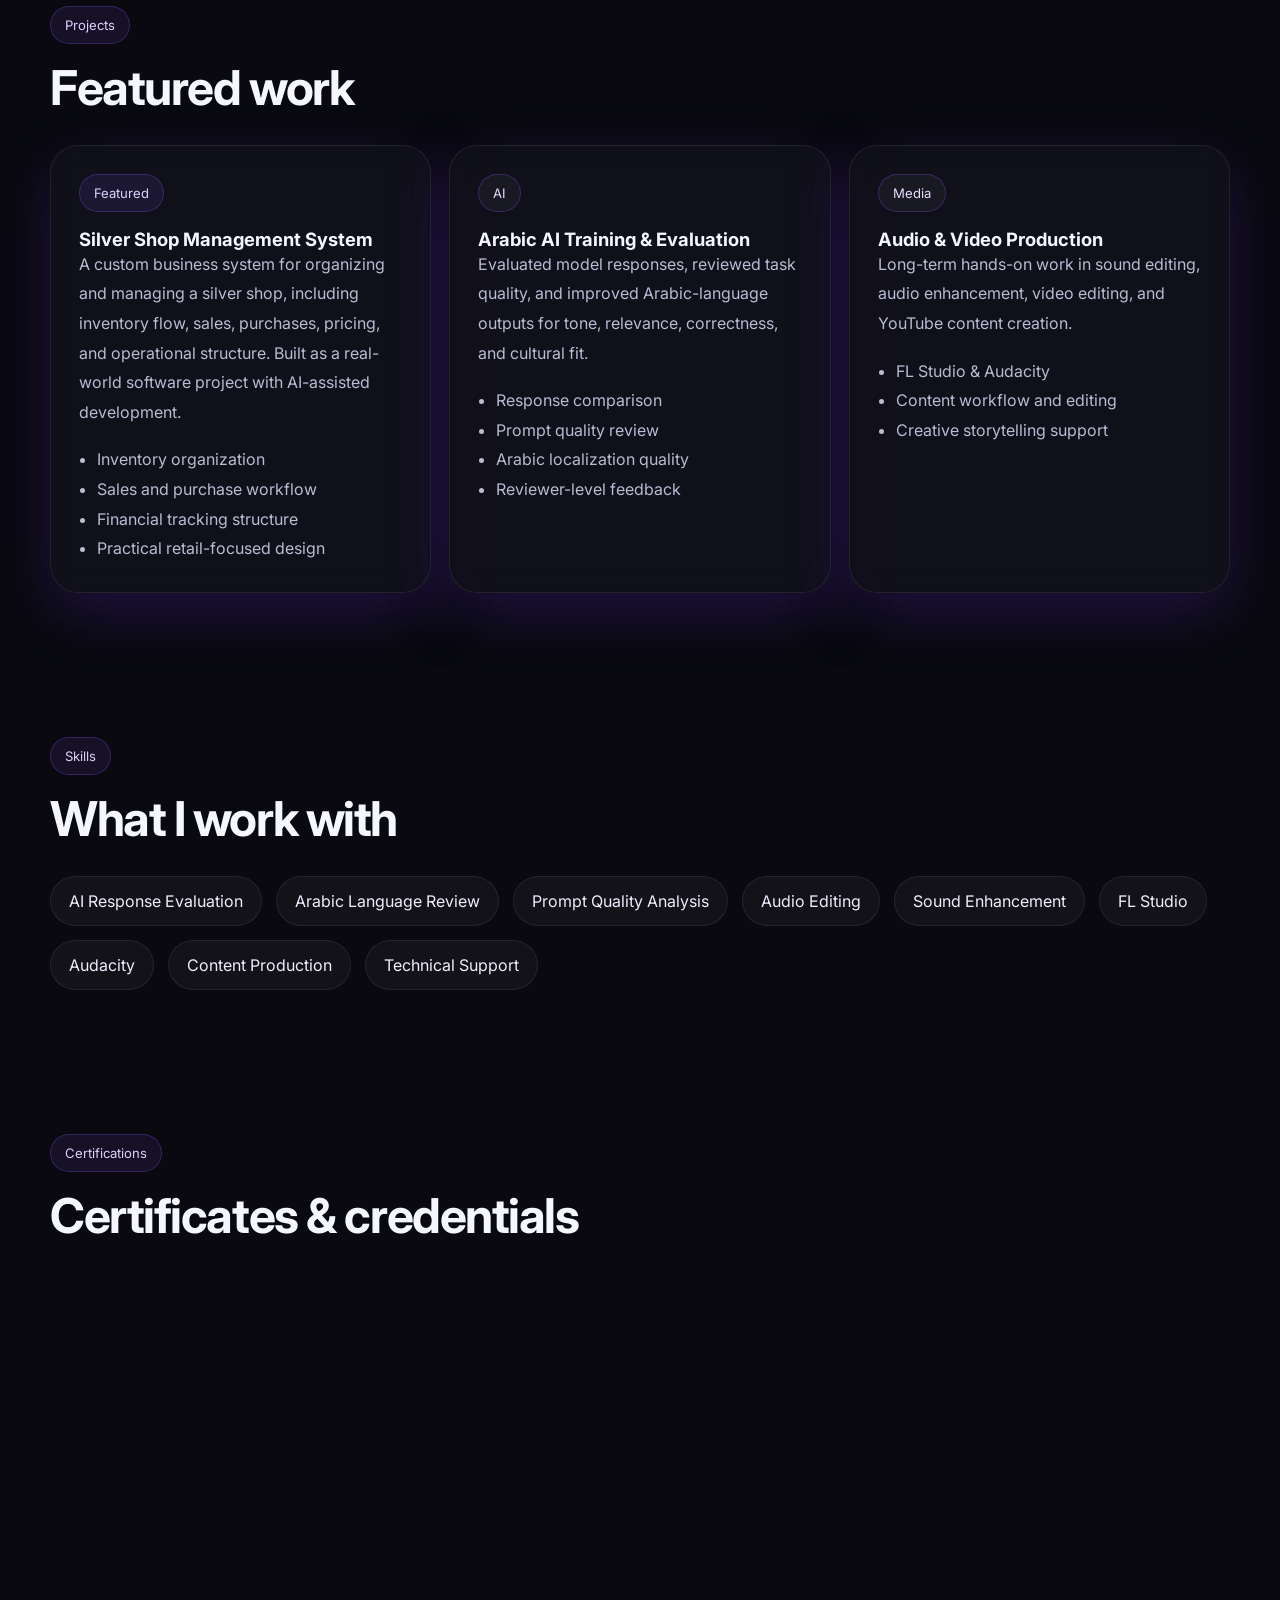
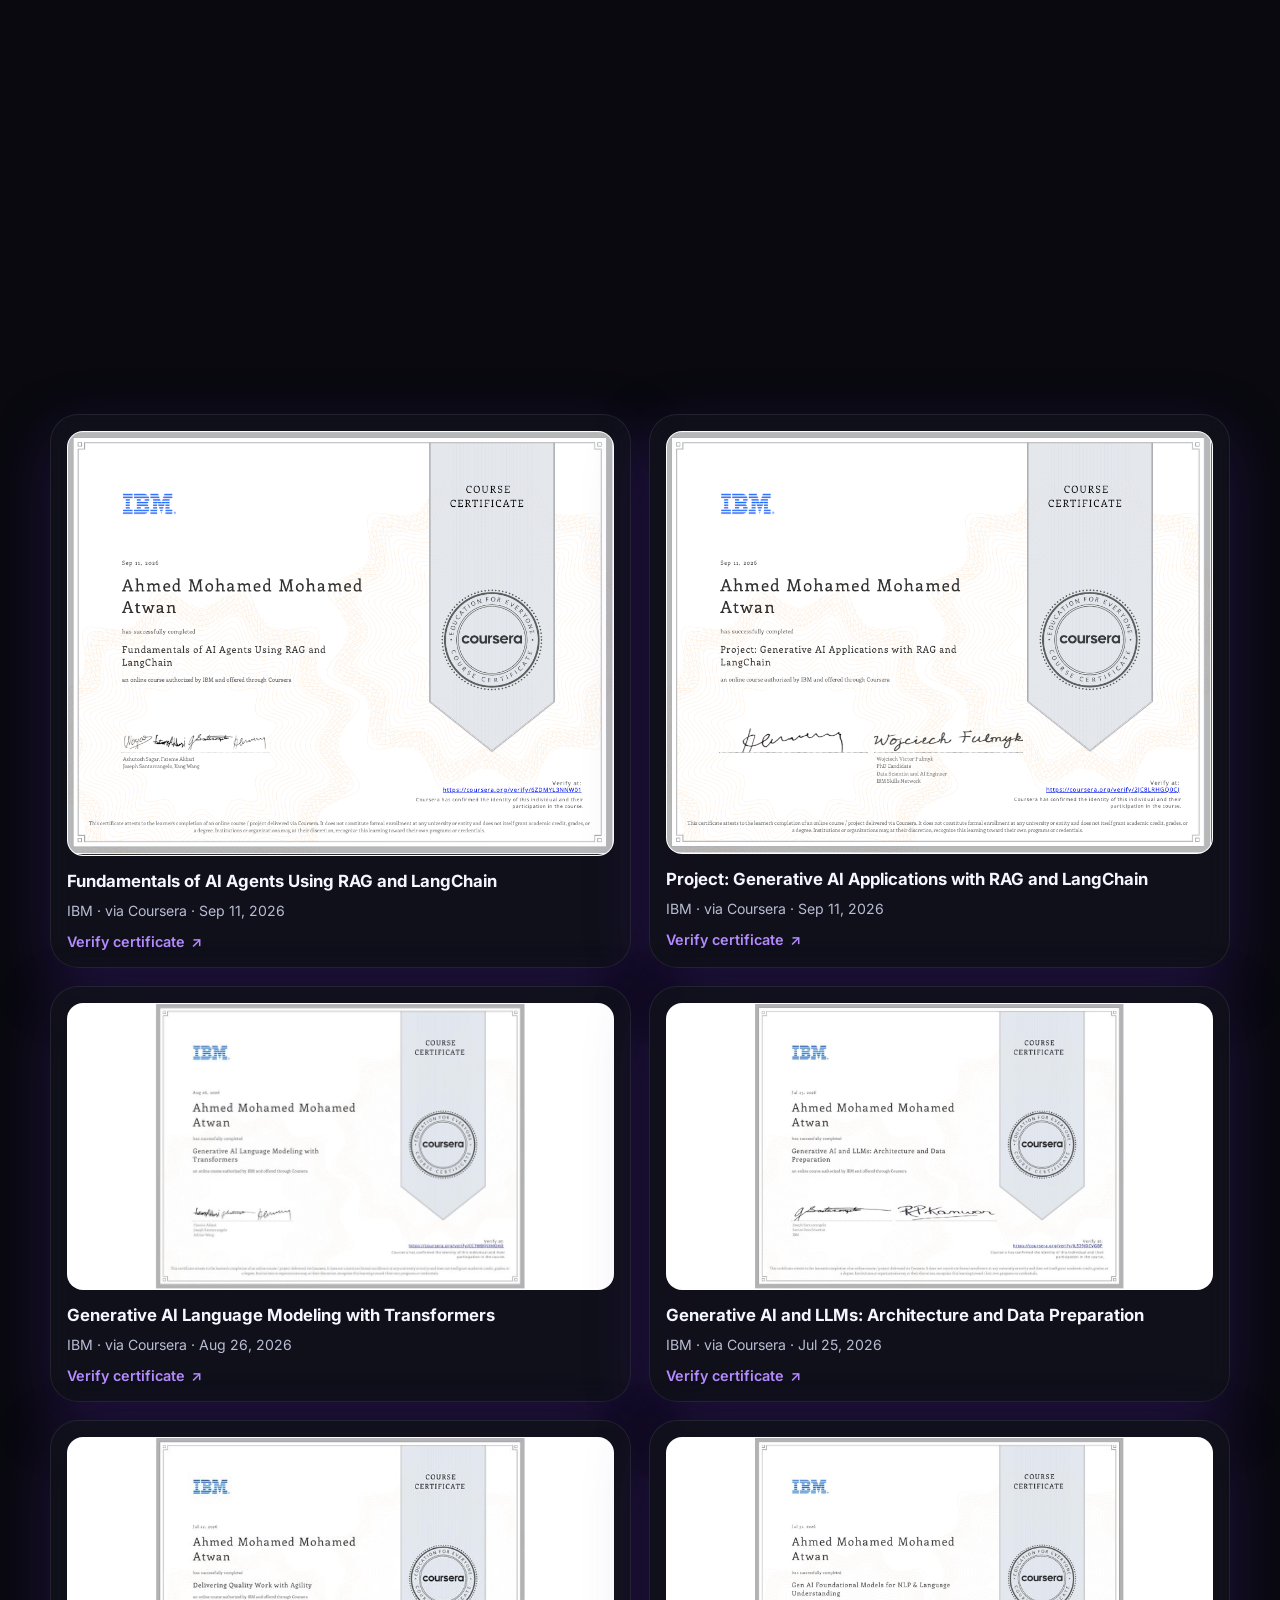
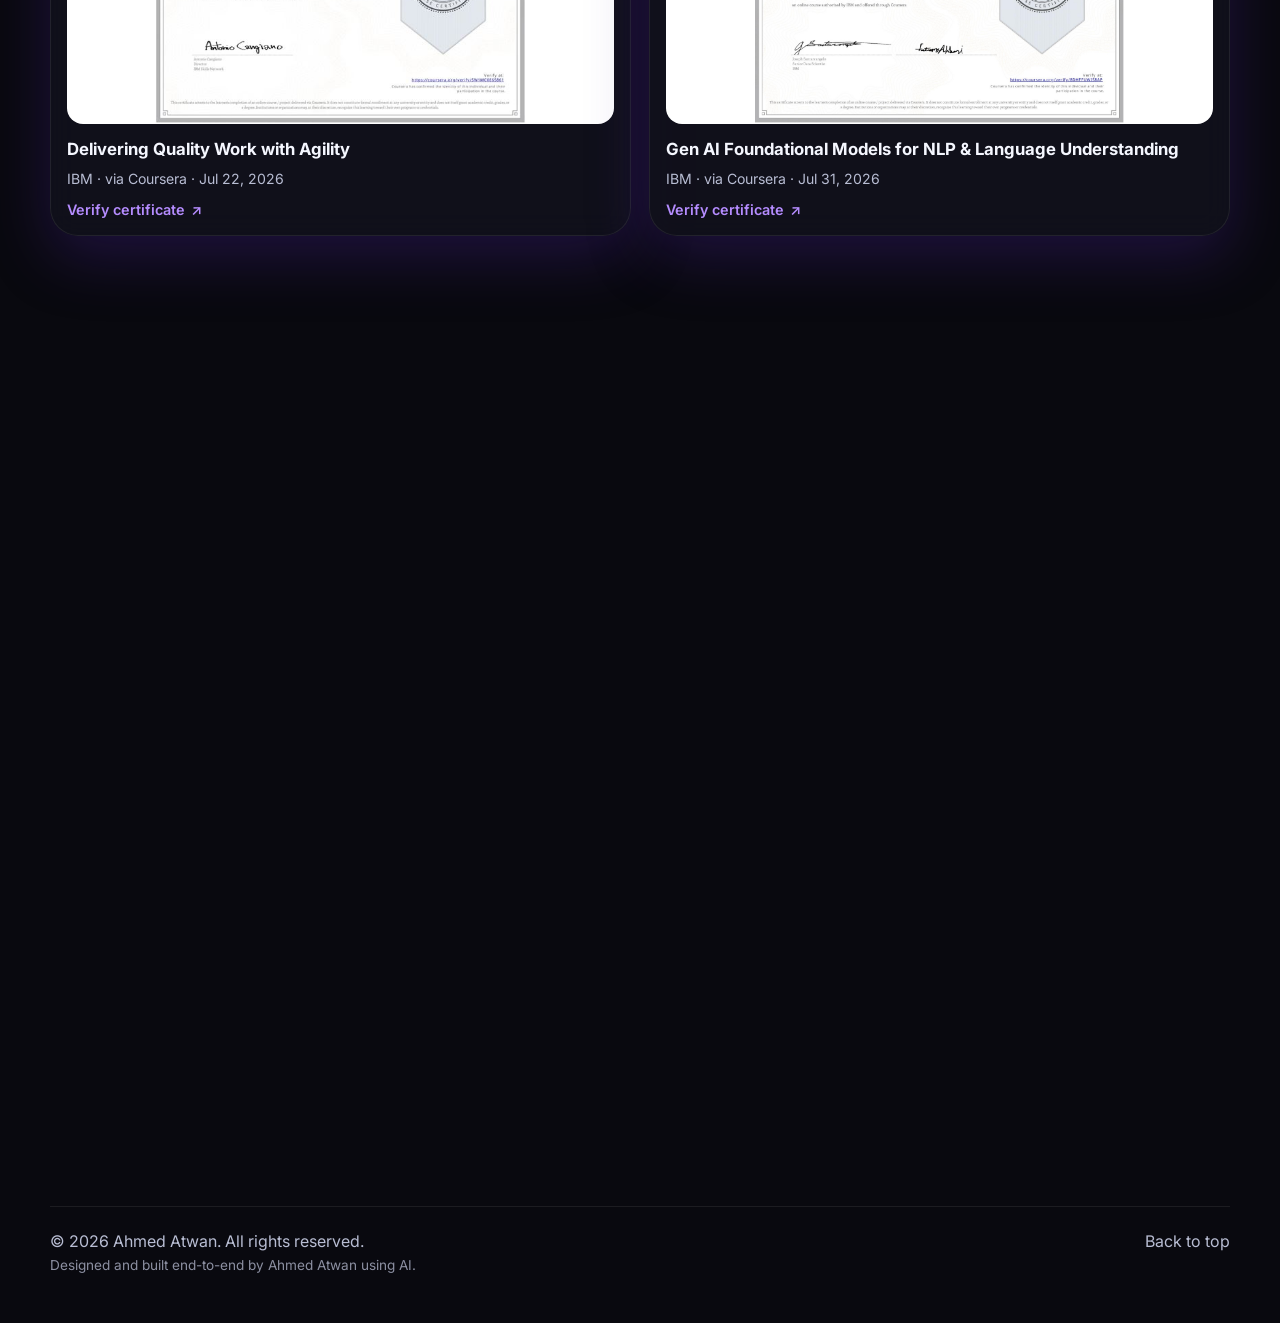
==== commit a613c1f8: "Update index.html" ====
--- a/index.html
+++ b/index.html
@@ -249,8 +249,62 @@
         <span class="section-tag" data-i18n="certs.tag">Certifications</span>
         <h2 data-i18n="certs.heading">Certificates & credentials</h2>
       </div>
+      <!-- Specialization Badge -->
+      <div class="specialization-badge-wrap reveal" style="display:flex;align-items:center;gap:22px;padding:22px 28px;margin-bottom:28px;border-radius:var(--radius-xl);background:var(--panel);border:1px solid rgba(139,92,246,0.28);box-shadow:var(--shadow);backdrop-filter:blur(14px);">
+        <img src="assets/certificates/cert-genai-llms-specialization.png" alt="Generative AI Engineering with LLMs Specialization Badge" style="width:88px;height:88px;flex-shrink:0;border-radius:50%;background:#fff;" loading="lazy" />
+        <div>
+          <span class="section-tag" style="margin-bottom:10px;display:inline-flex;">IBM · via Coursera · Sep 11, 2026</span>
+          <h3 style="margin:0 0 8px;font-size:1.15rem;">Generative AI Engineering with LLMs Specialization</h3>
+          <a class="cert-link" href="https://coursera.org/verify/specialization/PlnZ4fz9TIKZ8-H8_eyCsg" target="_blank" rel="noreferrer"><span data-i18n="certs.verify">Verify certificate</span> ↗</a>
+        </div>
+      </div>
+
       <div class="certs-grid">
         <article class="cert-card panel reveal">
+          <div class="cert-thumb">
+            <img src="assets/certificates/cert-genai-advanced-finetuning.jpg" alt="Certificate: Generative AI Advanced Fine-Tuning for LLMs, IBM via Coursera" loading="lazy" />
+          </div>
+          <div class="cert-body">
+            <h3>Generative AI Advanced Fine-Tuning for LLMs</h3>
+            <span class="cert-meta"><span data-i18n="certs.issuer">IBM</span> · <span data-i18n="certs.via">via Coursera</span> · Sep 7, 2026</span>
+            <a class="cert-link" href="https://coursera.org/verify/X7S5HMQL8Z0B" target="_blank" rel="noreferrer"><span data-i18n="certs.verify">Verify certificate</span> ↗</a>
+          </div>
+        </article>
+
+        <article class="cert-card panel reveal delay-1">
+          <div class="cert-thumb">
+            <img src="assets/certificates/cert-genai-engineering-finetuning.jpg" alt="Certificate: Generative AI Engineering and Fine-Tuning Transformers, IBM via Coursera" loading="lazy" />
+          </div>
+          <div class="cert-body">
+            <h3>Generative AI Engineering and Fine-Tuning Transformers</h3>
+            <span class="cert-meta"><span data-i18n="certs.issuer">IBM</span> · <span data-i18n="certs.via">via Coursera</span> · Sep 1, 2026</span>
+            <a class="cert-link" href="https://coursera.org/verify/CG1PMO6WZ3ZY" target="_blank" rel="noreferrer"><span data-i18n="certs.verify">Verify certificate</span> ↗</a>
+          </div>
+        </article>
+
+        <article class="cert-card panel reveal delay-2">
+          <div class="cert-thumb">
+            <img src="assets/certificates/cert-genai-agents-rag-langchain.jpg" alt="Certificate: Fundamentals of AI Agents Using RAG and LangChain, IBM via Coursera" loading="lazy" />
+          </div>
+          <div class="cert-body">
+            <h3>Fundamentals of AI Agents Using RAG and LangChain</h3>
+            <span class="cert-meta"><span data-i18n="certs.issuer">IBM</span> · <span data-i18n="certs.via">via Coursera</span> · Sep 11, 2026</span>
+            <a class="cert-link" href="https://coursera.org/verify/6ZDMYL3NNW01" target="_blank" rel="noreferrer"><span data-i18n="certs.verify">Verify certificate</span> ↗</a>
+          </div>
+        </article>
+
+        <article class="cert-card panel reveal">
+          <div class="cert-thumb">
+            <img src="assets/certificates/cert-genai-applications-rag-langchain.jpg" alt="Certificate: Project: Generative AI Applications with RAG and LangChain, IBM via Coursera" loading="lazy" />
+          </div>
+          <div class="cert-body">
+            <h3>Project: Generative AI Applications with RAG and LangChain</h3>
+            <span class="cert-meta"><span data-i18n="certs.issuer">IBM</span> · <span data-i18n="certs.via">via Coursera</span> · Sep 11, 2026</span>
+            <a class="cert-link" href="https://coursera.org/verify/2JC8LRHGQ0CJ" target="_blank" rel="noreferrer"><span data-i18n="certs.verify">Verify certificate</span> ↗</a>
+          </div>
+        </article>
+
+        <article class="cert-card panel reveal delay-1">
           <div class="cert-thumb">
             <img src="assets/certificates/cert-generative-ai-transformers.jpg" alt="Certificate: Generative AI Language Modeling with Transformers, IBM via Coursera" loading="lazy" />
           </div>
@@ -261,7 +315,7 @@
           </div>
         </article>
 
-        <article class="cert-card panel reveal delay-1">
+        <article class="cert-card panel reveal delay-2">
           <div class="cert-thumb">
             <img src="assets/certificates/cert-genai-llms-architecture.jpg" alt="Certificate: Generative AI and LLMs: Architecture and Data Preparation, IBM via Coursera" loading="lazy" />
           </div>
@@ -272,7 +326,7 @@
           </div>
         </article>
 
-        <article class="cert-card panel reveal delay-2">
+        <article class="cert-card panel reveal">
           <div class="cert-thumb">
             <img src="assets/certificates/cert-quality-work-agility.jpg" alt="Certificate: Delivering Quality Work with Agility, IBM via Coursera" loading="lazy" />
           </div>
@@ -283,12 +337,12 @@
           </div>
         </article>
 
-        <article class="cert-card panel reveal">
+        <article class="cert-card panel reveal delay-1">
           <div class="cert-thumb">
             <img src="assets/certificates/cert-genai-nlp-foundational.jpg" alt="Certificate: Gen AI Foundational Models for NLP & Language Understanding, IBM via Coursera" loading="lazy" />
           </div>
           <div class="cert-body">
-            <h3>Gen AI Foundational Models for NLP & Language Understanding</h3>
+            <h3>Gen AI Foundational Models for NLP &amp; Language Understanding</h3>
             <span class="cert-meta"><span data-i18n="certs.issuer">IBM</span> · <span data-i18n="certs.via">via Coursera</span> · Jul 31, 2026</span>
             <a class="cert-link" href="https://coursera.org/verify/8DHFFUWIS8AP" target="_blank" rel="noreferrer"><span data-i18n="certs.verify">Verify certificate</span> ↗</a>
           </div>
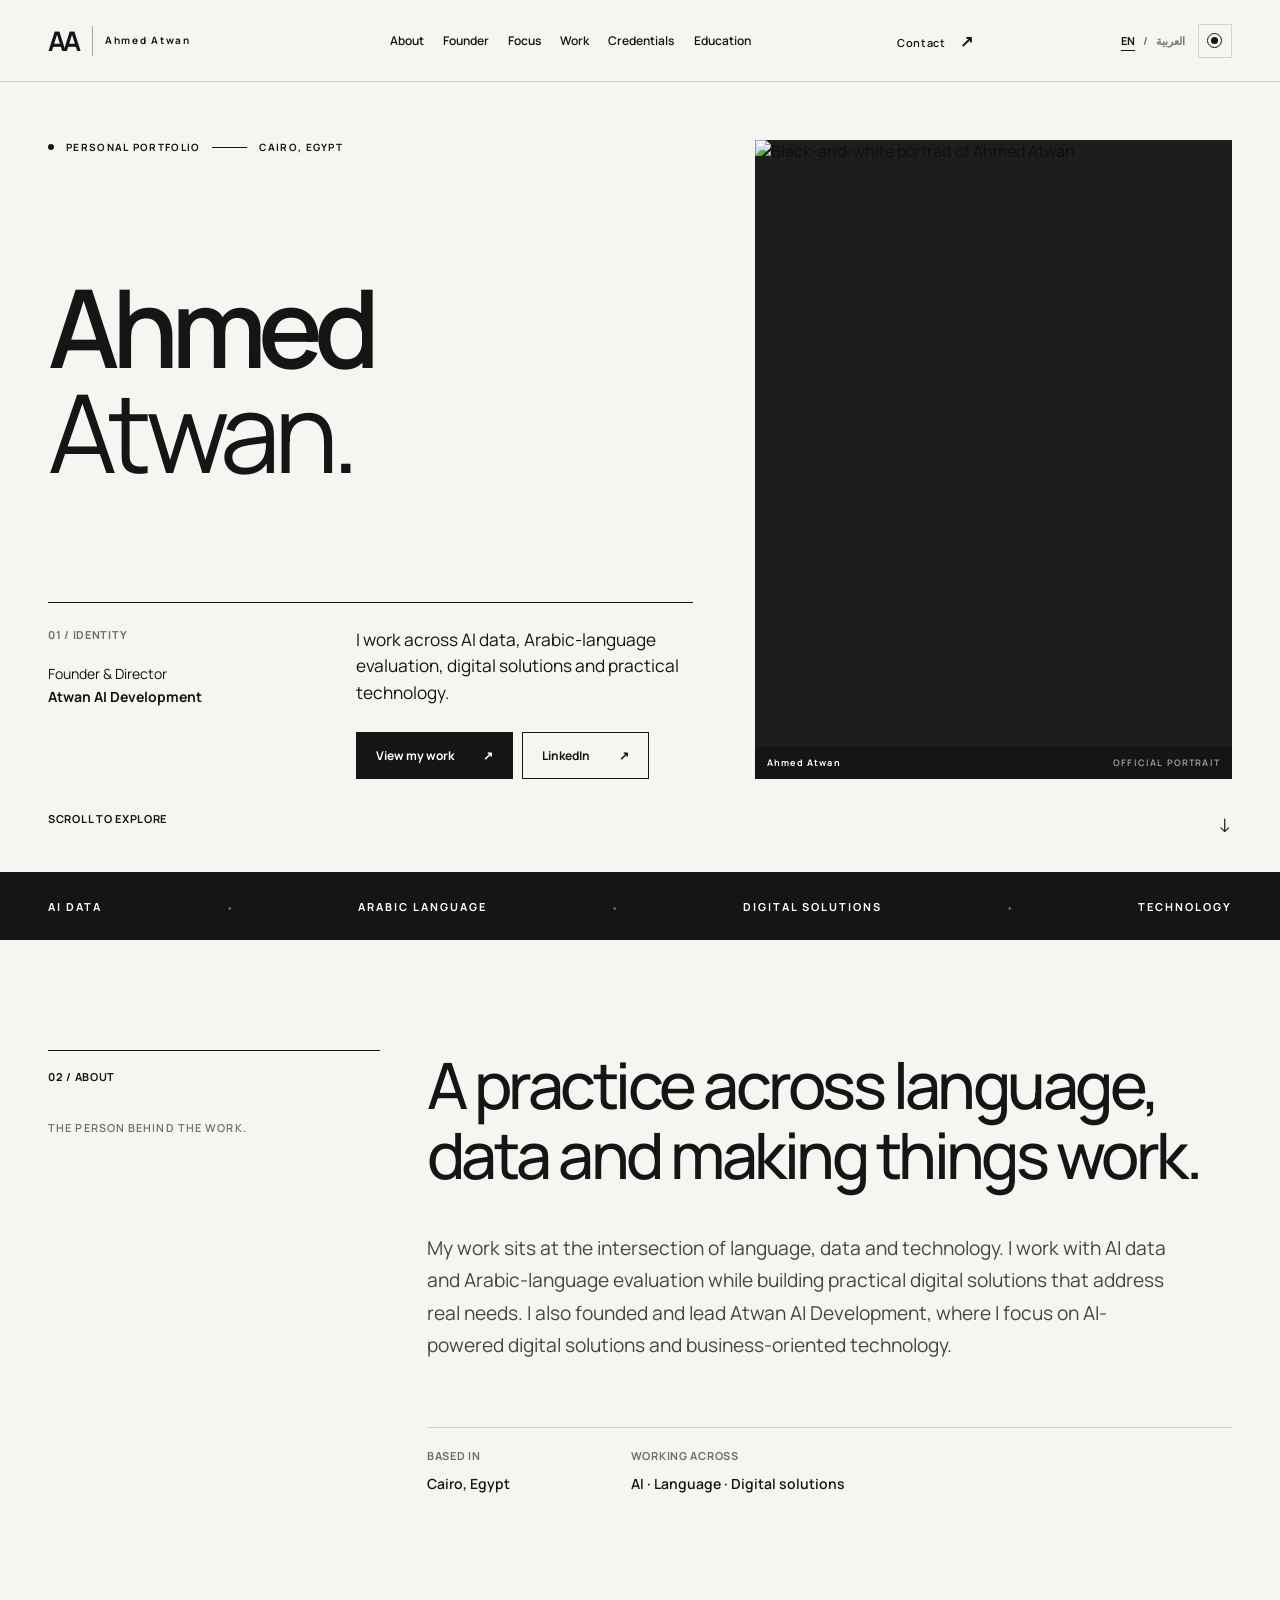
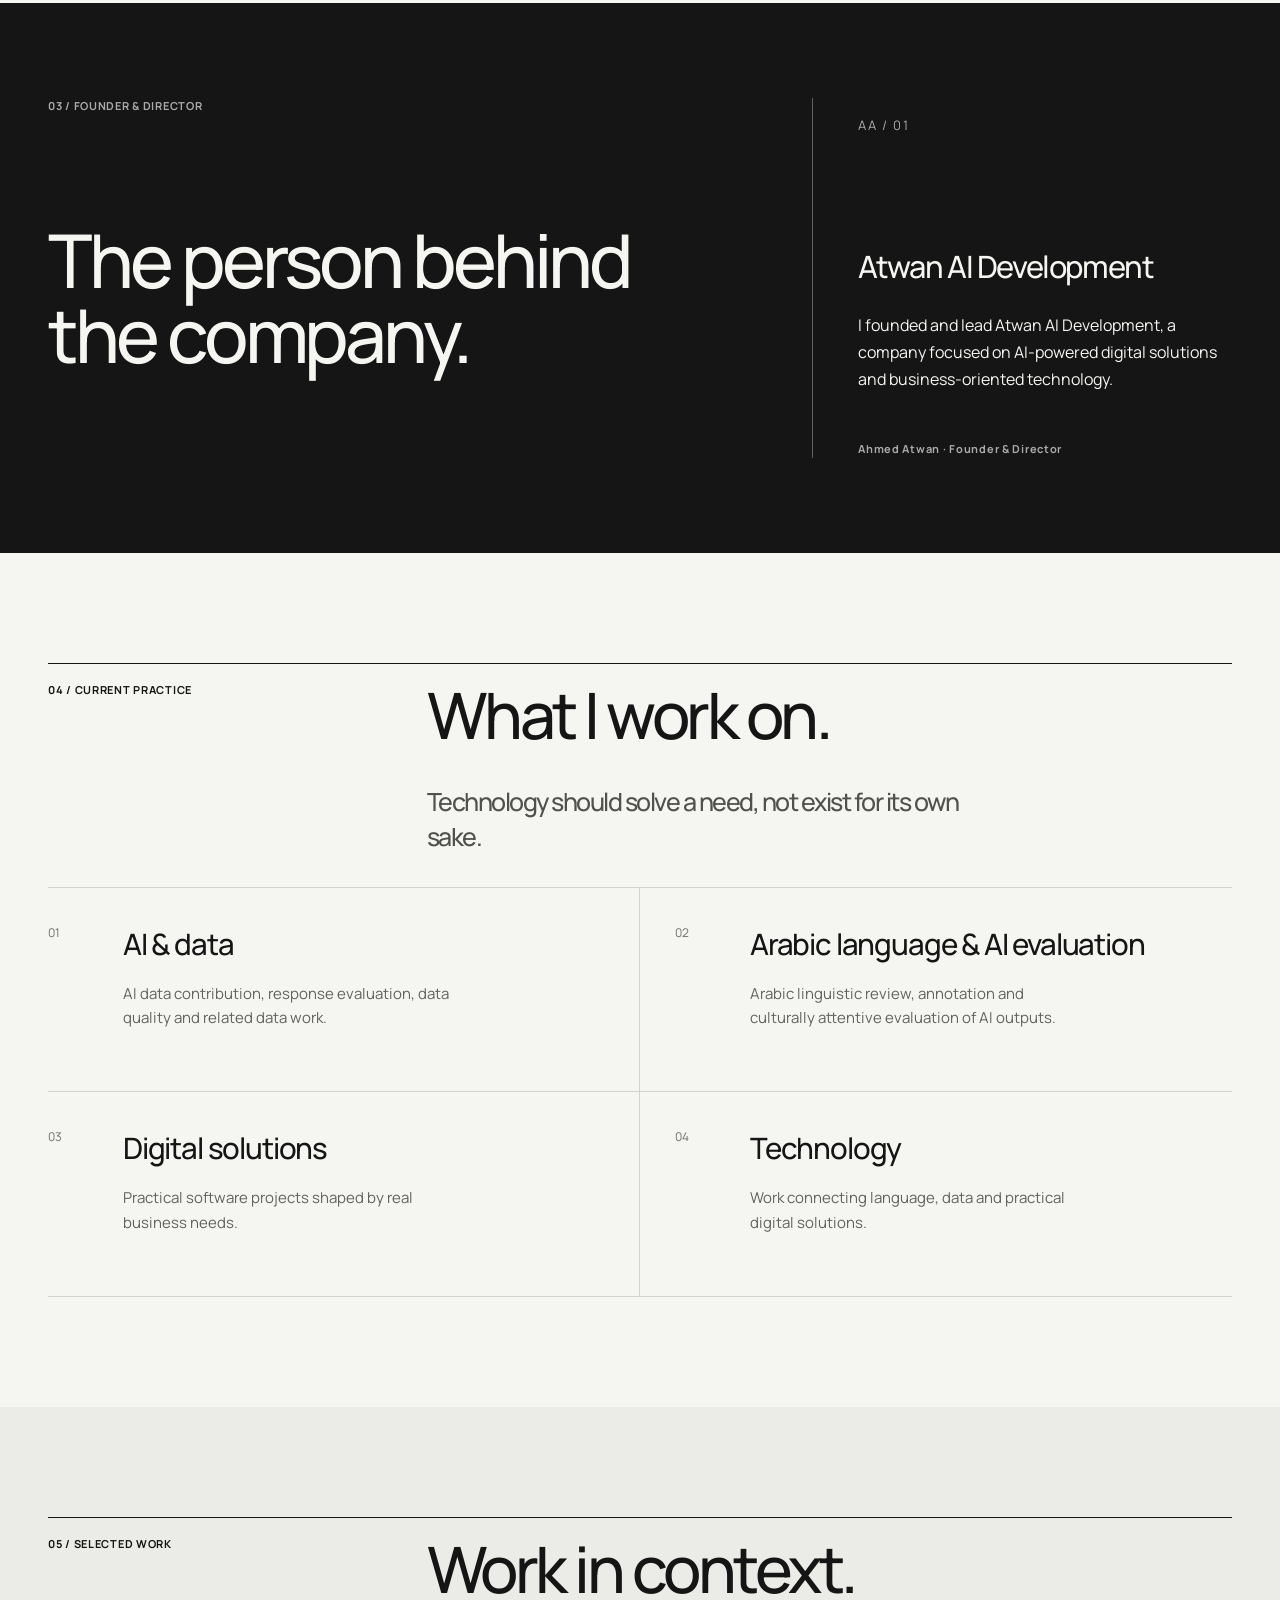
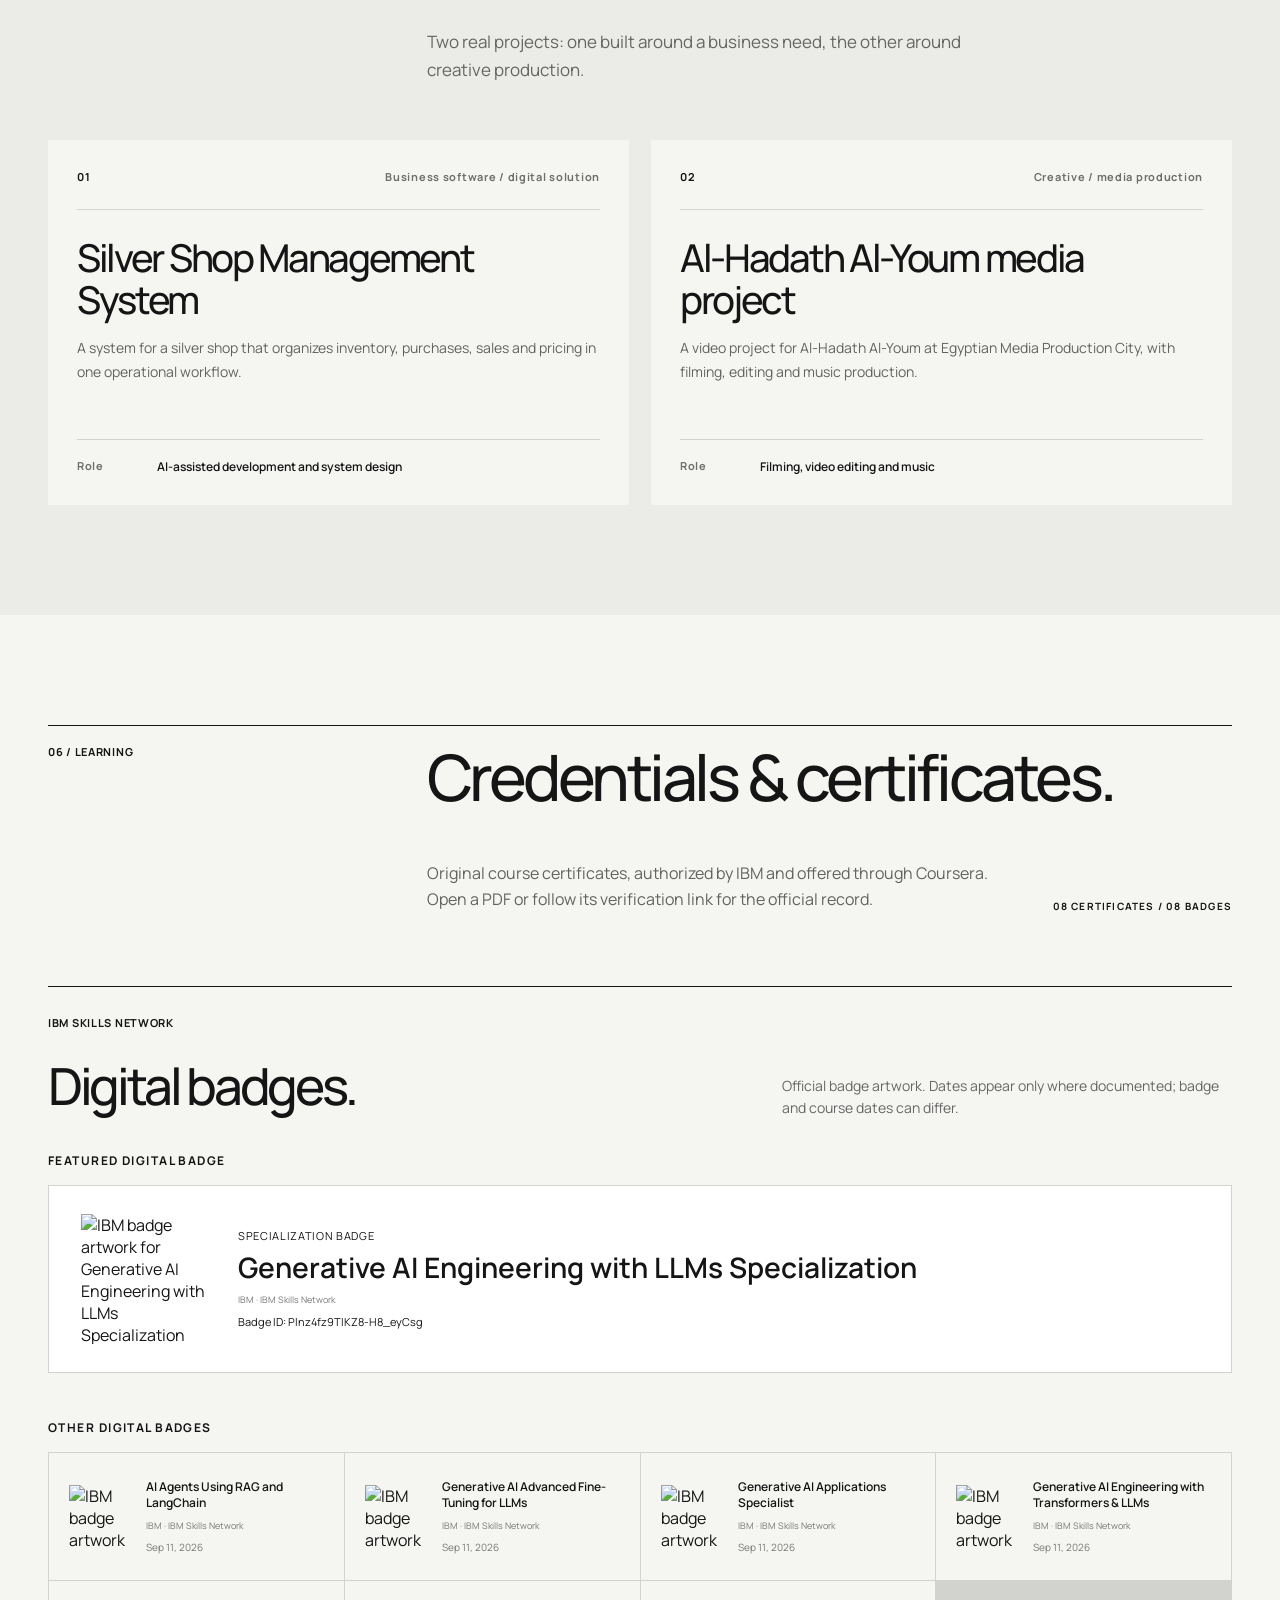
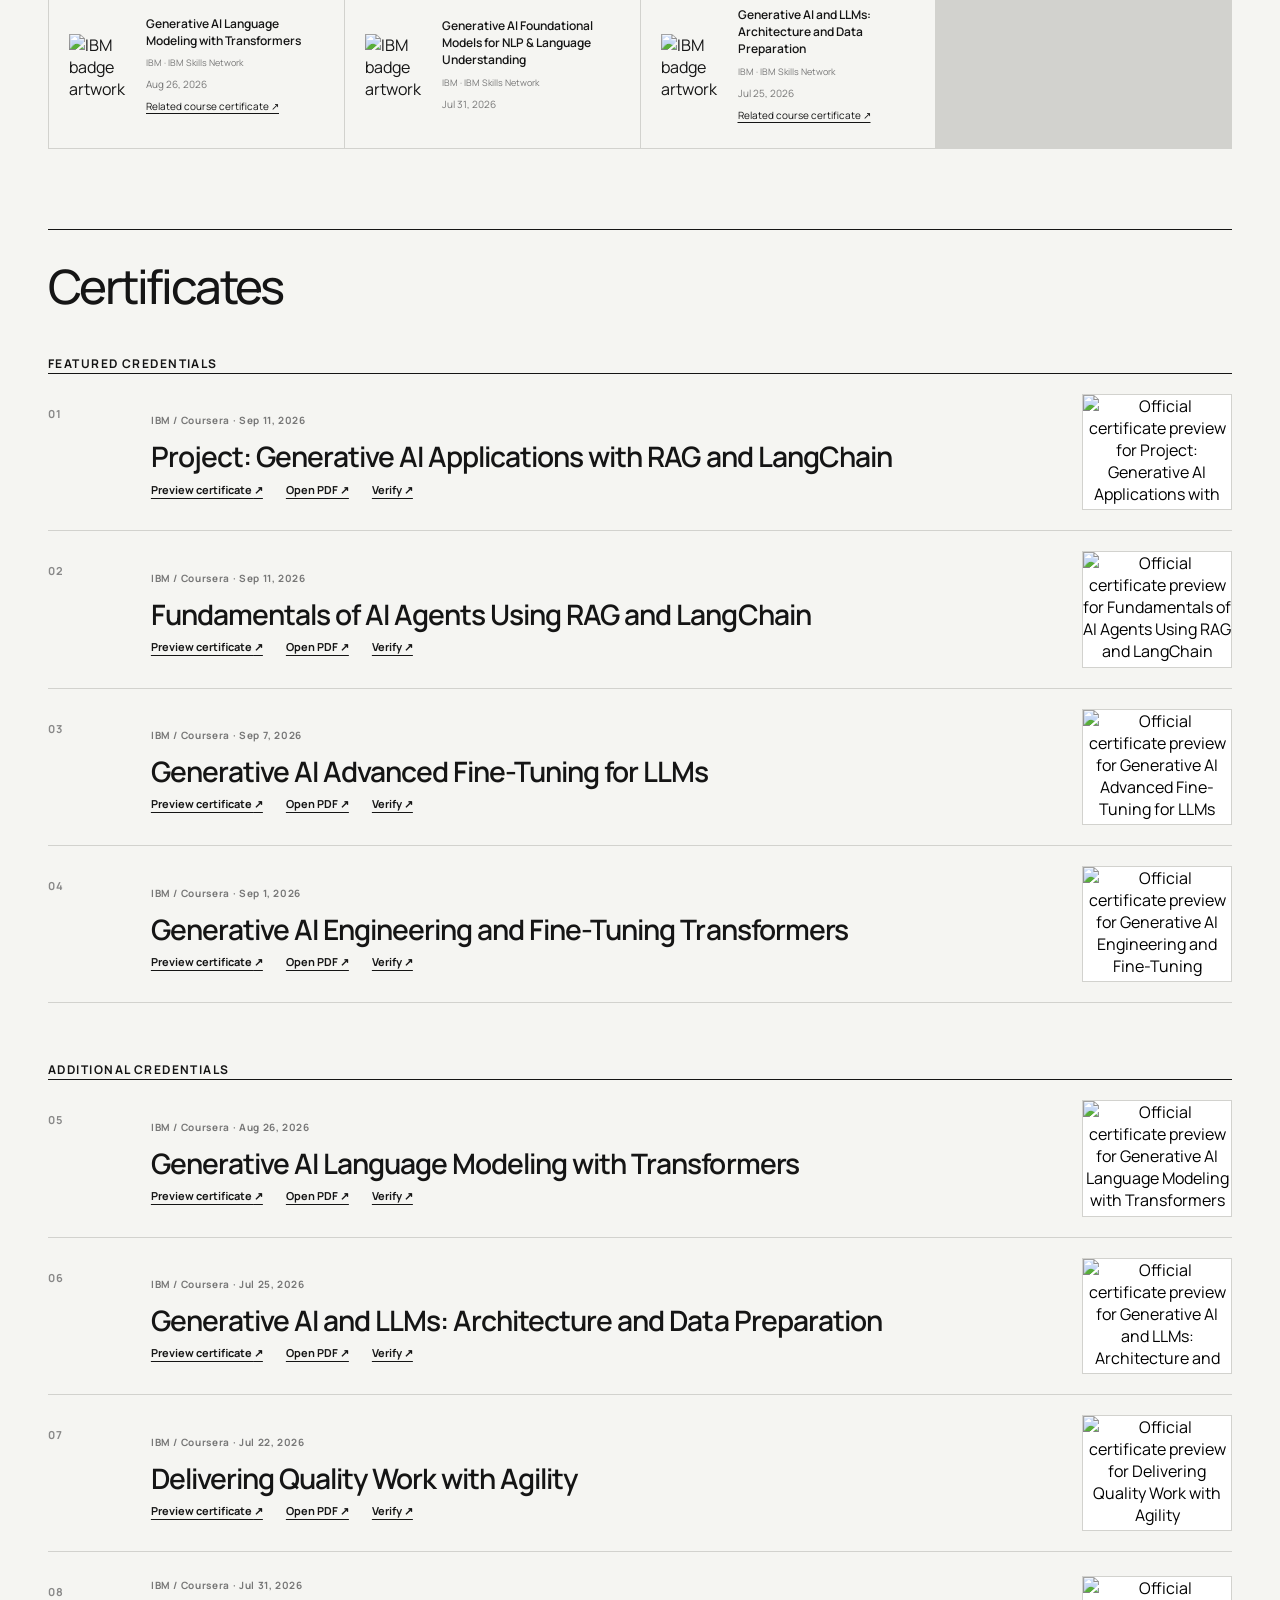
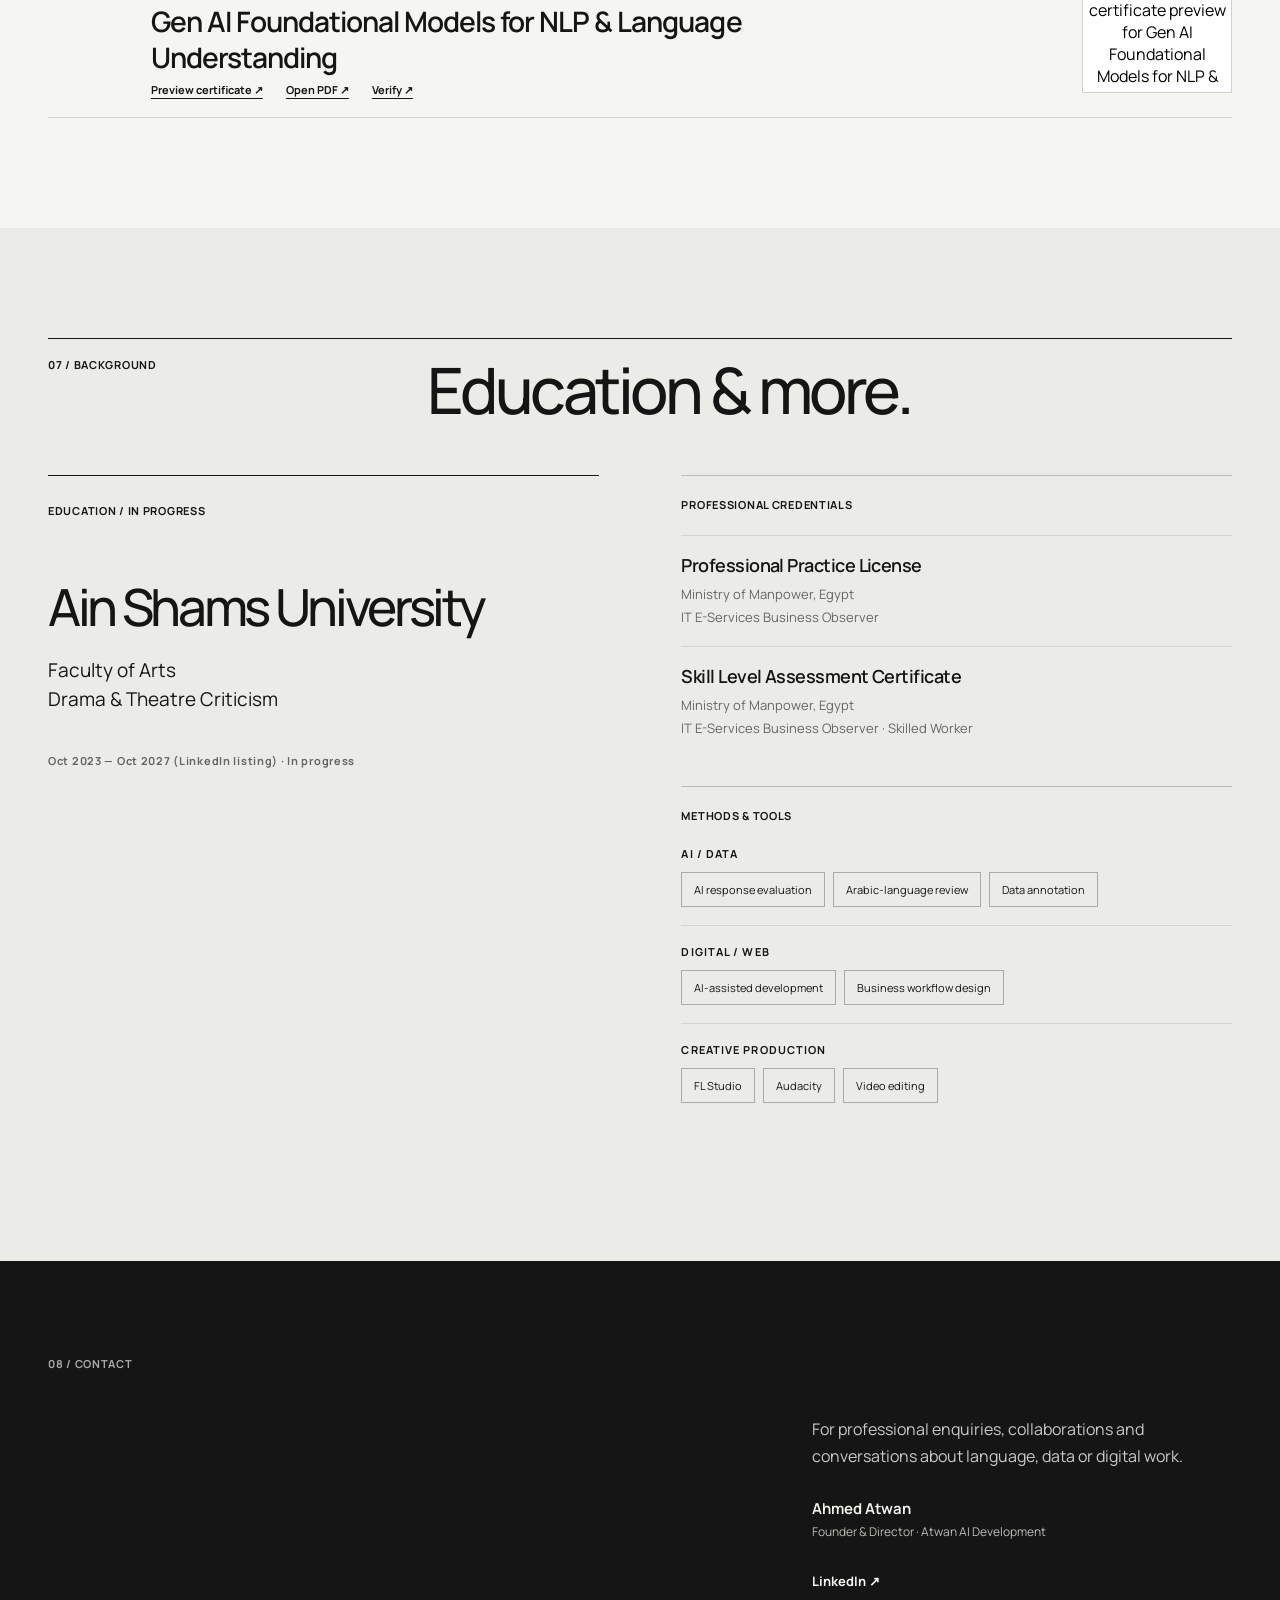
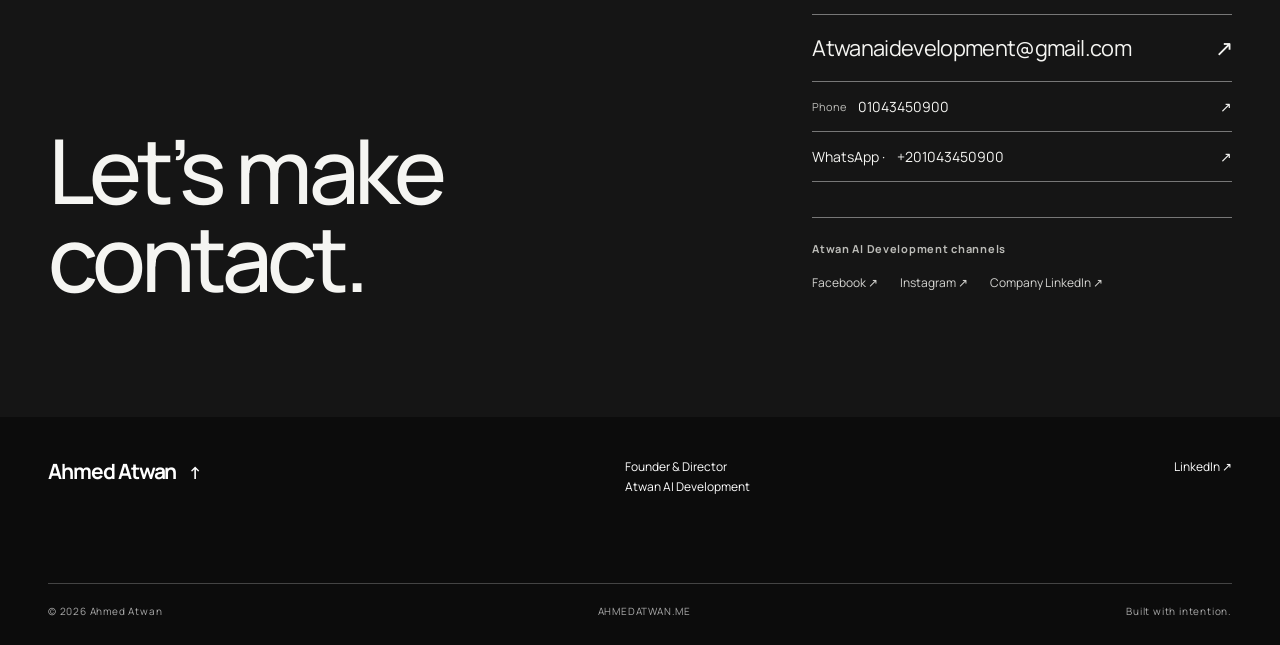
==== commit 43525906: "Add files via upload" ====
--- a/index.html
+++ b/index.html
@@ -1,412 +1,50 @@
-<!DOCTYPE html>
-<html lang="en">
+<!doctype html>
+<html lang="en" dir="ltr" data-theme="light">
 <head>
-  <meta charset="UTF-8" />
-  <meta name="viewport" content="width=device-width, initial-scale=1.0" />
-  <title data-i18n="meta.title">Ahmed Atwan | Portfolio</title>
-  <meta name="description" content="Ahmed Atwan — AI Specialist, Arabic Language Reviewer, Creative Technologist, and Multimedia Creator." data-i18n-attr="content" data-i18n="meta.description" />
-  <link rel="preconnect" href="https://fonts.googleapis.com">
-  <link rel="preconnect" href="https://fonts.gstatic.com" crossorigin>
-  <link href="https://fonts.googleapis.com/css2?family=Inter:wght@400;500;600;700;800&family=Cairo:wght@400;500;600;700;800&display=swap" rel="stylesheet">
-  <link rel="stylesheet" href="style.css" />
+<meta charset="utf-8"><meta name="viewport" content="width=device-width, initial-scale=1">
+<title>Ahmed Atwan | Founder &amp; Director, Atwan AI Development</title><meta name="description" content="Ahmed Atwan is Founder &amp; Director of Atwan AI Development. Explore his work across AI data, Arabic-language evaluation, digital solutions and technology.">
+<link rel="canonical" href="https://ahmedatwan.me/"><link rel="alternate" hreflang="en" href="https://ahmedatwan.me/"><link rel="alternate" hreflang="ar-EG" href="https://ahmedatwan.me/ar.html"><link rel="alternate" hreflang="x-default" href="https://ahmedatwan.me/">
+<meta property="og:type" content="profile"><meta property="og:title" content="Ahmed Atwan — Founder &amp; Director"><meta property="og:description" content="A personal portfolio across AI data, Arabic-language evaluation and digital solutions."><meta property="og:url" content="https://ahmedatwan.me/"><meta property="og:site_name" content="Ahmed Atwan"><meta property="og:image" content="https://ahmedatwan.me/assets/profile/ahmed-atwan.webp"><meta property="og:image:alt" content="Black-and-white portrait of Ahmed Atwan">
+<meta name="twitter:card" content="summary_large_image"><meta name="twitter:title" content="Ahmed Atwan — Founder &amp; Director"><meta name="twitter:description" content="A personal portfolio across AI data, Arabic-language evaluation and digital solutions."><meta name="twitter:image" content="https://ahmedatwan.me/assets/profile/ahmed-atwan.webp">
+<meta name="theme-color" content="#f5f5f2"><link rel="icon" href="favicon.svg" type="image/svg+xml"><link rel="preload" href="assets/profile/ahmed-atwan.webp" as="image" type="image/webp"><link rel="stylesheet" href="site.css">
+<script>try{var m=localStorage.getItem('atwan-theme');var mode=m==='dark'?'dark':m==='system'?'system':'light';document.documentElement.dataset.theme=mode;document.documentElement.dataset.effectiveTheme=mode==='system'&&matchMedia('(prefers-color-scheme:dark)').matches?'dark':mode==='dark'?'dark':'light'}catch(e){}</script><script src="site.js" defer></script>
+<script type="application/ld+json">{"@context": "https://schema.org", "@type": "Person", "name": "Ahmed Atwan", "alternateName": "Ahmed Atwan", "url": "https://ahmedatwan.me/", "image": "https://ahmedatwan.me/assets/profile/ahmed-atwan.webp", "jobTitle": "Founder & Director", "worksFor": {"@type": "Organization", "name": "Atwan AI Development"}, "sameAs": ["https://www.linkedin.com/in/ahmed-atwan-15a9b02a6/"], "homeLocation": {"@type": "Place", "name": "Cairo, Egypt"}}</script>
 </head>
-<body data-theme="dark" data-lang="en">
-  <div class="bg-orb orb-1"></div>
-  <div class="bg-orb orb-2"></div>
-  <div class="bg-grid"></div>
-
-  <header class="site-header">
-    <div class="container nav-wrap">
-      <a class="brand" href="#home">Ahmed Atwan</a>
-      <nav class="nav" id="navMenu">
-        <a href="#about" data-i18n="nav.about">About</a>
-        <a href="#experience" data-i18n="nav.experience">Experience</a>
-        <a href="#projects" data-i18n="nav.projects">Projects</a>
-        <a href="#skills" data-i18n="nav.skills">Skills</a>
-        <a href="#certifications" data-i18n="nav.certifications">Certifications</a>
-        <a href="#licenses" data-i18n="nav.licenses">Licenses</a>
-        <a href="#contact" data-i18n="nav.contact">Contact</a>
-      </nav>
-      <div class="controls">
-        <div class="lang-switch" id="langSwitch">
-          <button class="lang-btn" data-lang-btn="en" aria-label="English">EN</button>
-          <button class="lang-btn" data-lang-btn="ar" aria-label="العربية الفصحى">فصحى</button>
-          <button class="lang-btn" data-lang-btn="ar-eg" aria-label="العربية المصرية">مصري</button>
-        </div>
-        <button class="theme-btn" id="themeBtn" aria-label="Toggle light/dark mode">
-          <svg class="icon-moon" viewBox="0 0 24 24" fill="none" xmlns="http://www.w3.org/2000/svg"><path d="M21 12.79A9 9 0 1 1 11.21 3 7 7 0 0 0 21 12.79Z" stroke="currentColor" stroke-width="1.8" stroke-linecap="round" stroke-linejoin="round"/></svg>
-          <svg class="icon-sun" viewBox="0 0 24 24" fill="none" xmlns="http://www.w3.org/2000/svg"><circle cx="12" cy="12" r="4.2" stroke="currentColor" stroke-width="1.8"/><path d="M12 2.5v2.4M12 19.1v2.4M4.2 4.2l1.7 1.7M18.1 18.1l1.7 1.7M2.5 12h2.4M19.1 12h2.4M4.2 19.8l1.7-1.7M18.1 5.9l1.7-1.7" stroke="currentColor" stroke-width="1.8" stroke-linecap="round"/></svg>
-        </button>
-      </div>
-      <button class="menu-btn" id="menuBtn" aria-label="Toggle menu">
-        <span></span><span></span><span></span>
-      </button>
-    </div>
-  </header>
-
-  <main>
-    <section class="hero container" id="home">
-      <div class="hero-copy reveal">
-        <span class="eyebrow" data-i18n="hero.eyebrow">Personal Website • Portfolio • Contact</span>
-        <h1>
-          <span data-i18n="hero.title.before">Building</span>
-          <span class="accent" data-i18n="hero.title.highlight">AI-powered</span>
-          <span data-i18n="hero.title.after">work with a creative edge.</span>
-        </h1>
-        <p class="lead" data-i18n="hero.lead">
-          I’m Ahmed Atwan, an AI specialist, Arabic language reviewer, and multimedia creator based in Cairo.
-          I combine evaluation quality, language sense, and creative production to build useful digital work.
-        </p>
-        <div class="hero-actions">
-          <a class="btn btn-primary" href="#contact" data-i18n="hero.ctaPrimary">Let’s Work Together</a>
-          <a class="btn btn-secondary" href="assets/Ahmed_Atwan_CV.pdf" download data-i18n="hero.ctaSecondary">Download CV</a>
-        </div>
-        <div class="hero-stats">
-          <div class="stat-card">
-            <strong data-i18n="hero.stat1.title">AI & Arabic</strong>
-            <span data-i18n="hero.stat1.desc">Training, reviewing, evaluation</span>
-          </div>
-          <div class="stat-card">
-            <strong data-i18n="hero.stat2.title">Creative Media</strong>
-            <span data-i18n="hero.stat2.desc">Audio, video, content creation</span>
-          </div>
-          <div class="stat-card">
-            <strong data-i18n="hero.stat3.title">Custom Systems</strong>
-            <span data-i18n="hero.stat3.desc">Smart software for real work</span>
-          </div>
-        </div>
-      </div>
-
-      <div class="hero-visual reveal delay-1">
-        <div class="portrait-frame">
-          <img src="assets/profile.png" alt="Ahmed Atwan portrait" />
-        </div>
-        <div class="floating-card card-1">
-          <span data-i18n="hero.floating1">Arabic Language Specialist</span>
-        </div>
-        <div class="floating-card card-2">
-          <span data-i18n="hero.floating2">AI Reviewer • Creative Technologist</span>
-        </div>
-      </div>
-    </section>
-
-    <section class="section container" id="about">
-      <div class="section-heading reveal">
-        <span class="section-tag" data-i18n="about.tag">About</span>
-        <h2 data-i18n="about.heading">Professional profile</h2>
-      </div>
-      <div class="about-grid">
-        <article class="panel reveal">
-          <p data-i18n="about.p1">
-            I work across AI quality, Arabic language evaluation, audio production, and digital media. My background in
-            Drama & Theatre Criticism gives me a creative perspective that helps me write, review, and build with more
-            attention to tone, clarity, and audience impact.
-          </p>
-          <p data-i18n="about.p2">
-            I’m especially interested in projects where technology meets language, content, and user experience.
-          </p>
-        </article>
-        <article class="panel reveal delay-1">
-          <ul class="info-list">
-            <li><span data-i18n="about.location.label">Location</span><strong data-i18n="about.location.value">Cairo, Egypt</strong></li>
-            <li><span data-i18n="about.focus.label">Focus</span><strong data-i18n="about.focus.value">AI training, Arabic review, multimedia</strong></li>
-            <li><span data-i18n="about.education.label">Education</span><strong data-i18n="about.education.value">Ain Shams University — Drama & Theatre Criticism</strong></li>
-            <li><span data-i18n="about.languages.label">Languages</span><strong data-i18n="about.languages.value">Arabic, English</strong></li>
-            <li><span data-i18n="about.military.label">Military Status</span><strong data-i18n="about.military.value">Exempted (certificate available)</strong></li>
-          </ul>
-        </article>
-      </div>
-    </section>
-
-    <section class="section container" id="experience">
-      <div class="section-heading reveal">
-        <span class="section-tag" data-i18n="experience.tag">Experience</span>
-        <h2 data-i18n="experience.heading">Selected roles</h2>
-      </div>
-
-      <div class="timeline">
-        <article class="timeline-item panel reveal">
-          <div class="timeline-top">
-            <h3>Outlier by Scale AI</h3>
-            <span data-i18n="experience.outlier.date">April 2025 – Present</span>
-          </div>
-          <p data-i18n="experience.outlier.desc">Worked as Contributor, then Reviewer, evaluating AI responses and reviewing training data for accuracy, consistency, and Arabic language quality.</p>
-          <ul class="timeline-list">
-            <li data-i18n="experience.outlier.li1">AI training &amp; data annotation</li>
-            <li data-i18n="experience.outlier.li2">AI response evaluation</li>
-            <li data-i18n="experience.outlier.li3">Multi-level quality assurance &amp; review</li>
-            <li data-i18n="experience.outlier.li4">Speech &amp; voice data annotation</li>
-            <li data-i18n="experience.outlier.li5">Computer vision &amp; spatial annotation</li>
-          </ul>
-          <p class="timeline-progression" data-i18n="experience.outlier.progression">Career path: AI Data Contributor → Reviewer → Advanced Reviewer → Senior/Full-Task Reviewer → AI Evaluation &amp; Multimodal Data Specialist</p>
-        </article>
-
-        <article class="timeline-item panel reveal delay-1">
-          <div class="timeline-top">
-            <h3 data-i18n="experience.babel.title">Babel Audio — Arabic Voice Data Specialist</h3>
-            <span data-i18n="experience.babel.date">2025 – Present</span>
-          </div>
-          <p data-i18n="experience.babel.desc">Alongside my AI data work, I've contributed to multiple voice-focused projects at Babel Audio, specializing in Egyptian Arabic (Masri) voice data and audio annotation. I've worked across four different voice-related assignments, each focused on a different type of conversational or audio data — recording and contributing to Egyptian Arabic speech for advice-oriented scenarios, emotional expression, general conversational speech, and background-noise annotation. My current work focuses on identifying and tagging background noises within audio recordings, helping create structured audio data that improves AI systems' understanding of real-world acoustic environments.</p>
-          <ul class="timeline-list">
-            <li data-i18n="experience.babel.li1">Egyptian Arabic (Masri) voice data</li>
-            <li data-i18n="experience.babel.li2">Voice acting &amp; speech recording</li>
-            <li data-i18n="experience.babel.li3">Conversational &amp; emotional speech data</li>
-            <li data-i18n="experience.babel.li4">Advice-oriented &amp; general conversational speech</li>
-            <li data-i18n="experience.babel.li5">Background noise identification &amp; tagging</li>
-            <li data-i18n="experience.babel.li6">Audio annotation &amp; quality control</li>
-          </ul>
-        </article>
-
-        <article class="timeline-item panel reveal delay-2">
-          <div class="timeline-top">
-            <h3>Vodafone Egypt</h3>
-            <span data-i18n="experience.vodafone.date">2024</span>
-          </div>
-          <p data-i18n="experience.vodafone.desc">Started in customer service and advanced to technical support through strong problem-solving and communication skills, later reaching Task Manager level — reviewing agents' work in technical support for home internet and home wireless services.</p>
-        </article>
-
-        <article class="timeline-item panel reveal delay-2">
-          <div class="timeline-top">
-            <h3 data-i18n="experience.hadath.title">Al-Hadath Al-Youm — Video Editor</h3>
-            <span data-i18n="experience.hadath.date">Project-based</span>
-          </div>
-          <p data-i18n="experience.hadath.desc">Worked as a video editor with Al-Hadath Al-Youm channel at the Egyptian Media Production City, editing video content and supporting production teams to improve storytelling and overall quality.</p>
-        </article>
-      </div>
-    </section>
-
-    <section class="section container" id="projects">
-      <div class="section-heading reveal">
-        <span class="section-tag" data-i18n="projects.tag">Projects</span>
-        <h2 data-i18n="projects.heading">Featured work</h2>
-      </div>
-      <div class="projects-grid">
-        <article class="project-card panel reveal">
-          <div class="project-badge" data-i18n="projects.p1.badge">Featured</div>
-          <h3 data-i18n="projects.p1.title">Silver Shop Management System</h3>
-          <p data-i18n="projects.p1.desc">
-            A custom business system for organizing and managing a silver shop, including inventory flow, sales,
-            purchases, pricing, and operational structure. Built as a real-world software project with AI-assisted development.
-          </p>
-          <ul>
-            <li data-i18n="projects.p1.li1">Inventory organization</li>
-            <li data-i18n="projects.p1.li2">Sales and purchase workflow</li>
-            <li data-i18n="projects.p1.li3">Financial tracking structure</li>
-            <li data-i18n="projects.p1.li4">Practical retail-focused design</li>
-          </ul>
-        </article>
-
-        <article class="project-card panel reveal delay-1">
-          <div class="project-badge soft" data-i18n="projects.p2.badge">AI</div>
-          <h3 data-i18n="projects.p2.title">Arabic AI Training & Evaluation</h3>
-          <p data-i18n="projects.p2.desc">
-            Evaluated model responses, reviewed task quality, and improved Arabic-language outputs for tone, relevance,
-            correctness, and cultural fit.
-          </p>
-          <ul>
-            <li data-i18n="projects.p2.li1">Response comparison</li>
-            <li data-i18n="projects.p2.li2">Prompt quality review</li>
-            <li data-i18n="projects.p2.li3">Arabic localization quality</li>
-            <li data-i18n="projects.p2.li4">Reviewer-level feedback</li>
-          </ul>
-        </article>
-
-        <article class="project-card panel reveal delay-2">
-          <div class="project-badge soft" data-i18n="projects.p3.badge">Media</div>
-          <h3 data-i18n="projects.p3.title">Audio & Video Production</h3>
-          <p data-i18n="projects.p3.desc">
-            Long-term hands-on work in sound editing, audio enhancement, video editing, and YouTube content creation.
-          </p>
-          <ul>
-            <li>FL Studio & Audacity</li>
-            <li data-i18n="projects.p3.li3">Content workflow and editing</li>
-            <li data-i18n="projects.p3.li4">Creative storytelling support</li>
-          </ul>
-        </article>
-      </div>
-    </section>
-
-    <section class="section container" id="skills">
-      <div class="section-heading reveal">
-        <span class="section-tag" data-i18n="skills.tag">Skills</span>
-        <h2 data-i18n="skills.heading">What I work with</h2>
-      </div>
-      <div class="skills-grid reveal">
-        <div class="skill-chip" data-i18n="skills.chip1">AI Response Evaluation</div>
-        <div class="skill-chip" data-i18n="skills.chip2">Arabic Language Review</div>
-        <div class="skill-chip" data-i18n="skills.chip3">Prompt Quality Analysis</div>
-        <div class="skill-chip" data-i18n="skills.chip4">Audio Editing</div>
-        <div class="skill-chip" data-i18n="skills.chip5">Sound Enhancement</div>
-        <div class="skill-chip">FL Studio</div>
-        <div class="skill-chip">Audacity</div>
-        <div class="skill-chip" data-i18n="skills.chip6">Content Production</div>
-        <div class="skill-chip" data-i18n="skills.chip7">Technical Support</div>
-      </div>
-    </section>
-
-    <section class="section container" id="certifications">
-      <div class="section-heading reveal">
-        <span class="section-tag" data-i18n="certs.tag">Certifications</span>
-        <h2 data-i18n="certs.heading">Certificates & credentials</h2>
-      </div>
-      <!-- Specialization Badge -->
-      <div class="specialization-badge-wrap reveal" style="display:flex;align-items:center;gap:22px;padding:22px 28px;margin-bottom:28px;border-radius:var(--radius-xl);background:var(--panel);border:1px solid rgba(139,92,246,0.28);box-shadow:var(--shadow);backdrop-filter:blur(14px);">
-        <img src="assets/certificates/cert-genai-llms-specialization.png" alt="Generative AI Engineering with LLMs Specialization Badge" style="width:88px;height:88px;flex-shrink:0;border-radius:50%;background:#fff;" loading="lazy" />
-        <div>
-          <span class="section-tag" style="margin-bottom:10px;display:inline-flex;">IBM · via Coursera · Sep 11, 2026</span>
-          <h3 style="margin:0 0 8px;font-size:1.15rem;">Generative AI Engineering with LLMs Specialization</h3>
-          <a class="cert-link" href="https://coursera.org/verify/specialization/PlnZ4fz9TIKZ8-H8_eyCsg" target="_blank" rel="noreferrer"><span data-i18n="certs.verify">Verify certificate</span> ↗</a>
-        </div>
-      </div>
-
-      <div class="certs-grid">
-        <article class="cert-card panel reveal">
-          <div class="cert-thumb">
-            <img src="assets/certificates/cert-genai-advanced-finetuning.jpg" alt="Certificate: Generative AI Advanced Fine-Tuning for LLMs, IBM via Coursera" loading="lazy" />
-          </div>
-          <div class="cert-body">
-            <h3>Generative AI Advanced Fine-Tuning for LLMs</h3>
-            <span class="cert-meta"><span data-i18n="certs.issuer">IBM</span> · <span data-i18n="certs.via">via Coursera</span> · Sep 7, 2026</span>
-            <a class="cert-link" href="https://coursera.org/verify/X7S5HMQL8Z0B" target="_blank" rel="noreferrer"><span data-i18n="certs.verify">Verify certificate</span> ↗</a>
-          </div>
-        </article>
-
-        <article class="cert-card panel reveal delay-1">
-          <div class="cert-thumb">
-            <img src="assets/certificates/cert-genai-engineering-finetuning.jpg" alt="Certificate: Generative AI Engineering and Fine-Tuning Transformers, IBM via Coursera" loading="lazy" />
-          </div>
-          <div class="cert-body">
-            <h3>Generative AI Engineering and Fine-Tuning Transformers</h3>
-            <span class="cert-meta"><span data-i18n="certs.issuer">IBM</span> · <span data-i18n="certs.via">via Coursera</span> · Sep 1, 2026</span>
-            <a class="cert-link" href="https://coursera.org/verify/CG1PMO6WZ3ZY" target="_blank" rel="noreferrer"><span data-i18n="certs.verify">Verify certificate</span> ↗</a>
-          </div>
-        </article>
-
-        <article class="cert-card panel reveal delay-2">
-          <div class="cert-thumb">
-            <img src="assets/certificates/cert-genai-agents-rag-langchain.jpg" alt="Certificate: Fundamentals of AI Agents Using RAG and LangChain, IBM via Coursera" loading="lazy" />
-          </div>
-          <div class="cert-body">
-            <h3>Fundamentals of AI Agents Using RAG and LangChain</h3>
-            <span class="cert-meta"><span data-i18n="certs.issuer">IBM</span> · <span data-i18n="certs.via">via Coursera</span> · Sep 11, 2026</span>
-            <a class="cert-link" href="https://coursera.org/verify/6ZDMYL3NNW01" target="_blank" rel="noreferrer"><span data-i18n="certs.verify">Verify certificate</span> ↗</a>
-          </div>
-        </article>
-
-        <article class="cert-card panel reveal">
-          <div class="cert-thumb">
-            <img src="assets/certificates/cert-genai-applications-rag-langchain.jpg" alt="Certificate: Project: Generative AI Applications with RAG and LangChain, IBM via Coursera" loading="lazy" />
-          </div>
-          <div class="cert-body">
-            <h3>Project: Generative AI Applications with RAG and LangChain</h3>
-            <span class="cert-meta"><span data-i18n="certs.issuer">IBM</span> · <span data-i18n="certs.via">via Coursera</span> · Sep 11, 2026</span>
-            <a class="cert-link" href="https://coursera.org/verify/2JC8LRHGQ0CJ" target="_blank" rel="noreferrer"><span data-i18n="certs.verify">Verify certificate</span> ↗</a>
-          </div>
-        </article>
-
-        <article class="cert-card panel reveal delay-1">
-          <div class="cert-thumb">
-            <img src="assets/certificates/cert-generative-ai-transformers.jpg" alt="Certificate: Generative AI Language Modeling with Transformers, IBM via Coursera" loading="lazy" />
-          </div>
-          <div class="cert-body">
-            <h3>Generative AI Language Modeling with Transformers</h3>
-            <span class="cert-meta"><span data-i18n="certs.issuer">IBM</span> · <span data-i18n="certs.via">via Coursera</span> · Aug 26, 2026</span>
-            <a class="cert-link" href="https://coursera.org/verify/CC7WBQIXHOAO" target="_blank" rel="noreferrer"><span data-i18n="certs.verify">Verify certificate</span> ↗</a>
-          </div>
-        </article>
-
-        <article class="cert-card panel reveal delay-2">
-          <div class="cert-thumb">
-            <img src="assets/certificates/cert-genai-llms-architecture.jpg" alt="Certificate: Generative AI and LLMs: Architecture and Data Preparation, IBM via Coursera" loading="lazy" />
-          </div>
-          <div class="cert-body">
-            <h3>Generative AI and LLMs: Architecture and Data Preparation</h3>
-            <span class="cert-meta"><span data-i18n="certs.issuer">IBM</span> · <span data-i18n="certs.via">via Coursera</span> · Jul 25, 2026</span>
-            <a class="cert-link" href="https://coursera.org/verify/JL539JDCVGBP" target="_blank" rel="noreferrer"><span data-i18n="certs.verify">Verify certificate</span> ↗</a>
-          </div>
-        </article>
-
-        <article class="cert-card panel reveal">
-          <div class="cert-thumb">
-            <img src="assets/certificates/cert-quality-work-agility.jpg" alt="Certificate: Delivering Quality Work with Agility, IBM via Coursera" loading="lazy" />
-          </div>
-          <div class="cert-body">
-            <h3>Delivering Quality Work with Agility</h3>
-            <span class="cert-meta"><span data-i18n="certs.issuer">IBM</span> · <span data-i18n="certs.via">via Coursera</span> · Jul 22, 2026</span>
-            <a class="cert-link" href="https://coursera.org/verify/SW1MC0E65861" target="_blank" rel="noreferrer"><span data-i18n="certs.verify">Verify certificate</span> ↗</a>
-          </div>
-        </article>
-
-        <article class="cert-card panel reveal delay-1">
-          <div class="cert-thumb">
-            <img src="assets/certificates/cert-genai-nlp-foundational.jpg" alt="Certificate: Gen AI Foundational Models for NLP & Language Understanding, IBM via Coursera" loading="lazy" />
-          </div>
-          <div class="cert-body">
-            <h3>Gen AI Foundational Models for NLP &amp; Language Understanding</h3>
-            <span class="cert-meta"><span data-i18n="certs.issuer">IBM</span> · <span data-i18n="certs.via">via Coursera</span> · Jul 31, 2026</span>
-            <a class="cert-link" href="https://coursera.org/verify/8DHFFUWIS8AP" target="_blank" rel="noreferrer"><span data-i18n="certs.verify">Verify certificate</span> ↗</a>
-          </div>
-        </article>
-      </div>
-    </section>
-
-    <section class="section container" id="licenses">
-      <div class="section-heading reveal">
-        <span class="section-tag" data-i18n="licenses.tag">Credentials</span>
-        <h2 data-i18n="licenses.heading">Professional Licensing</h2>
-      </div>
-      <div class="certs-grid">
-        <article class="cert-card panel reveal">
-          <div class="cert-body">
-            <h3 data-i18n="licenses.card1.title">Professional Practice License</h3>
-            <span class="cert-meta" data-i18n="licenses.card1.issuer">Ministry of Manpower — Egypt</span>
-            <ul class="info-list">
-              <li><span data-i18n="licenses.jobtitle.label">Job Title</span><strong data-i18n="licenses.jobtitle.value">IT E-Services Business Observer</strong></li>
-            </ul>
-          </div>
-        </article>
-
-        <article class="cert-card panel reveal delay-1">
-          <div class="cert-body">
-            <h3 data-i18n="licenses.card2.title">Skill Level Assessment Certificate</h3>
-            <span class="cert-meta" data-i18n="licenses.card2.issuer">Ministry of Manpower — Egypt</span>
-            <ul class="info-list">
-              <li><span data-i18n="licenses.jobtitle.label">Job Title</span><strong data-i18n="licenses.jobtitle.value">IT E-Services Business Observer</strong></li>
-              <li><span data-i18n="licenses.classification.label">Classification</span><strong data-i18n="licenses.classification.value">Skilled Worker</strong></li>
-            </ul>
-          </div>
-        </article>
-      </div>
-    </section>
-
-    <section class="section container" id="contact">
-      <div class="contact-wrap panel reveal">
-        <div>
-          <span class="section-tag" data-i18n="contact.tag">Contact</span>
-          <h2 data-i18n="contact.heading">Let’s build something useful.</h2>
-          <p data-i18n="contact.desc">
-            Open to freelance work, AI-related roles, review tasks, media production, and custom software projects.
-          </p>
-        </div>
-        <div class="contact-links">
-          <a href="mailto:ahmedatwan024@gmail.com">ahmedatwan024@gmail.com</a>
-          <a href="tel:+201043450900">+201043450900</a>
-          <a href="https://www.linkedin.com/in/ahmed-atwan-15a9b02a6/" target="_blank" rel="noreferrer" data-i18n="contact.linkedin">LinkedIn Profile</a>
-        </div>
-      </div>
-    </section>
-  </main>
-
-  <footer class="site-footer">
-    <div class="container footer-wrap">
-      <div>
-        <p data-i18n="footer.rights">© 2026 Ahmed Atwan. All rights reserved.</p>
-        <p class="footer-credit" data-i18n="footer.builtWith">Designed and built end-to-end by Ahmed Atwan using AI.</p>
-      </div>
-      <a href="#home" data-i18n="footer.backToTop">Back to top</a>
-    </div>
-  </footer>
-
-  <script src="script.js"></script>
-</body>
-</html>
+<body id="home">
+<a class="skip-link" href="#main">Skip to content</a>
+<header class="site-header"><div class="header-inner">
+<a class="brand" href="#home" aria-label="Ahmed Atwan, back to top"><span class="brand-mark" aria-hidden="true">AA<span class="brand-rule"></span></span><span class="brand-name">Ahmed Atwan</span></a>
+<nav class="desktop-nav" aria-label="Main navigation"><a href="#about">About</a><a href="#founder">Founder</a><a href="#focus">Focus</a><a href="#work">Work</a><a href="#credentials">Credentials</a><a href="#education">Education</a></nav>
+<a class="header-contact" href="#contact">Contact <span aria-hidden="true">↗</span></a>
+<div class="header-controls"><div class="language-switch" role="group" aria-label="Language"><a href="index.html" lang="en" aria-current="page">EN</a><span aria-hidden="true">/</span><a href="ar.html" lang="ar" >العربية</a></div><button class="theme-toggle" type="button" aria-label="Switch to dark mode" title="Switch to dark mode" data-dark="Switch to dark mode" data-system="Use system theme" data-light="Switch to light mode"><span class="theme-glyph" aria-hidden="true"></span></button><button class="menu-toggle" type="button" aria-expanded="false" aria-controls="mobile-nav" aria-label="Open menu" data-open="Open menu" data-close="Close menu"><span></span><span></span></button></div>
+</div><nav class="mobile-nav" id="mobile-nav" aria-label="Mobile navigation" hidden><a href="#about">About</a><a href="#founder">Founder</a><a href="#focus">Focus</a><a href="#work">Work</a><a href="#credentials">Credentials</a><a href="#education">Education</a><a href="#contact">Contact</a></nav></header>
+<main id="main">
+<section class="hero wrap" aria-labelledby="hero-title"><div class="hero-copy"><div class="hero-kicker"><span class="status-dot"></span> PERSONAL PORTFOLIO <span class="kicker-line"></span> CAIRO, EGYPT</div><h1 id="hero-title">Ahmed<br><em>Atwan.</em></h1><div class="hero-bottom"><div class="hero-role"><span>01 / IDENTITY</span><p>Founder &amp; Director<br><strong dir="ltr">Atwan AI Development</strong></p></div><div class="hero-intro"><p>I work across AI data, Arabic-language evaluation, digital solutions and practical technology.</p><div class="hero-actions"><a class="btn btn-dark" href="#work">View my work <span aria-hidden="true">↗</span></a><a class="btn btn-outline" href="https://www.linkedin.com/in/ahmed-atwan-15a9b02a6/" target="_blank" rel="noopener noreferrer">LinkedIn <span aria-hidden="true">↗</span></a></div></div></div></div><figure class="hero-image"><img src="assets/profile/ahmed-atwan.webp" srcset="assets/profile/ahmed-atwan-small.webp 400w, assets/profile/ahmed-atwan.webp 1024w" sizes="(max-width: 760px) 100vw, 42vw" alt="Black-and-white portrait of Ahmed Atwan" width="1024" height="1024" fetchpriority="high"><figcaption>Ahmed Atwan <span>OFFICIAL PORTRAIT</span></figcaption></figure><div class="hero-scroll">SCROLL TO EXPLORE <span aria-hidden="true">↓</span></div></section>
+<div class="ticker" aria-hidden="true"><div class="ticker-inner"><span>AI DATA</span><b>·</b><span>ARABIC LANGUAGE</span><b>·</b><span>DIGITAL SOLUTIONS</span><b>·</b><span>TECHNOLOGY</span></div></div>
+<section id="about" class="section wrap split-section" aria-labelledby="about-title"><div class="section-rail"><span class="section-index">02 / ABOUT</span><p>THE PERSON BEHIND THE WORK.</p></div><div class="section-body"><h2 id="about-title" class="statement">A practice across language, data and making things work.</h2><p class="lead">My work sits at the intersection of language, data and technology. I work with AI data and Arabic-language evaluation while building practical digital solutions that address real needs. I also founded and lead Atwan AI Development, where I focus on AI-powered digital solutions and business-oriented technology.</p><div class="fact-strip"><div><span>BASED IN</span><strong>Cairo, Egypt</strong></div><div><span>WORKING ACROSS</span><strong>AI · Language · Digital solutions</strong></div></div></div></section>
+<section id="founder" class="founder-section" aria-labelledby="founder-title"><div class="wrap founder-grid"><div><span class="section-index inverted">03 / FOUNDER &amp; DIRECTOR</span><h2 id="founder-title">The person behind the company.</h2></div><div class="founder-detail"><span class="founder-monogram" aria-hidden="true">AA / 01</span><h3 dir="ltr">Atwan AI Development</h3><p>I founded and lead Atwan AI Development, a company focused on AI-powered digital solutions and business-oriented technology.</p><span class="founder-note">Ahmed Atwan · Founder &amp; Director</span></div></div></section>
+<section id="focus" class="section wrap" aria-labelledby="focus-title"><div class="section-head"><span class="section-index">04 / CURRENT PRACTICE</span><h2 id="focus-title">What I work on.</h2></div><p class="practice-line">Technology should solve a need, not exist for its own sake.</p><div class="focus-grid"><article class="focus-item"><span class="focus-n">01</span><div><h3>AI &amp; data</h3><p>AI data contribution, response evaluation, data quality and related data work.</p></div></article><article class="focus-item"><span class="focus-n">02</span><div><h3>Arabic language &amp; AI evaluation</h3><p>Arabic linguistic review, annotation and culturally attentive evaluation of AI outputs.</p></div></article><article class="focus-item"><span class="focus-n">03</span><div><h3>Digital solutions</h3><p>Practical software projects shaped by real business needs.</p></div></article><article class="focus-item"><span class="focus-n">04</span><div><h3>Technology</h3><p>Work connecting language, data and practical digital solutions.</p></div></article></div></section>
+<section id="work" class="section work-section" aria-labelledby="work-title"><div class="wrap"><div class="section-head"><span class="section-index">05 / SELECTED WORK</span><h2 id="work-title">Work in context.</h2></div><p class="section-preface narrow">Two real projects: one built around a business need, the other around creative production.</p><div class="projects"><article class="project"><div class="project-top"><span class="project-n">01</span><span class="eyebrow">Business software / digital solution</span></div><h3>Silver Shop Management System</h3><p>A system for a silver shop that organizes inventory, purchases, sales and pricing in one operational workflow.</p><div class="project-meta"><span>Role</span><strong>AI-assisted development and system design</strong></div></article><article class="project"><div class="project-top"><span class="project-n">02</span><span class="eyebrow">Creative / media production</span></div><h3>Al-Hadath Al-Youm media project</h3><p>A video project for Al-Hadath Al-Youm at Egyptian Media Production City, with filming, editing and music production.</p><div class="project-meta"><span>Role</span><strong>Filming, video editing and music</strong></div></article></div></div></section>
+<section id="credentials" class="section wrap" aria-labelledby="credentials-title"><div class="section-head"><span class="section-index">06 / LEARNING</span><h2 id="credentials-title">Credentials &amp; certificates.</h2></div><div class="credential-intro"><p>Original course certificates, authorized by IBM and offered through Coursera. Open a PDF or follow its verification link for the official record.</p><span>08 CERTIFICATES / 08 BADGES</span></div><div class="badge-section"><div class="badge-header"><div><span class="eyebrow">IBM SKILLS NETWORK</span><h3>Digital badges.</h3></div><p>Official badge artwork. Dates appear only where documented; badge and course dates can differ.</p></div><div class="featured-badge"><span class="credential-group-title">Featured digital badge</span><article class="badge badge-primary"><img src="assets/badges/08_Generative_AI_Engineering_with_LLMs_Specialization.png" alt="IBM badge artwork for Generative AI Engineering with LLMs Specialization" loading="lazy"><div><span class="badge-kind">Specialization badge</span><h4>Generative AI Engineering with LLMs Specialization</h4><span class="badge-issuer"><bdi dir="ltr">IBM</bdi> · IBM Skills Network</span><small>Badge ID: <bdi dir="ltr">Plnz4fz9TIKZ8-H8_eyCsg</bdi></small></div></article></div><div class="other-badges"><span class="credential-group-title">Other digital badges</span><ul class="badge-list"><li class="badge"><img src="assets/badges/01_AI_Agents_Using_RAG_and_LangChain.png" alt="IBM badge artwork for AI Agents Using RAG and LangChain" loading="lazy"><div><h4>AI Agents Using RAG and LangChain</h4><span class="badge-issuer"><bdi dir="ltr">IBM</bdi> · IBM Skills Network</span><span>Sep 11, 2026</span></div></li><li class="badge"><img src="assets/badges/02_Generative_AI_Advanced_Fine-Tuning_for_LLMs.png" alt="IBM badge artwork for Generative AI Advanced Fine-Tuning for LLMs" loading="lazy"><div><h4>Generative AI Advanced Fine-Tuning for LLMs</h4><span class="badge-issuer"><bdi dir="ltr">IBM</bdi> · IBM Skills Network</span><span>Sep 11, 2026</span></div></li><li class="badge"><img src="assets/badges/03_Generative_AI_Applications_Specialist.png" alt="IBM badge artwork for Generative AI Applications Specialist" loading="lazy"><div><h4>Generative AI Applications Specialist</h4><span class="badge-issuer"><bdi dir="ltr">IBM</bdi> · IBM Skills Network</span><span>Sep 11, 2026</span></div></li><li class="badge"><img src="assets/badges/04_Generative_AI_Engineering_with_Transformers_and_LLMs.png" alt="IBM badge artwork for Generative AI Engineering with Transformers &amp; LLMs" loading="lazy"><div><h4>Generative AI Engineering with Transformers &amp; LLMs</h4><span class="badge-issuer"><bdi dir="ltr">IBM</bdi> · IBM Skills Network</span><span>Sep 11, 2026</span></div></li><li class="badge"><img src="assets/badges/05_Generative_AI_Language_Modeling_with_Transformers.png" alt="IBM badge artwork for Generative AI Language Modeling with Transformers" loading="lazy"><div><h4>Generative AI Language Modeling with Transformers</h4><span class="badge-issuer"><bdi dir="ltr">IBM</bdi> · IBM Skills Network</span><span>Aug 26, 2026</span><a class="badge-link" href="https://coursera.org/verify/CC7WBQIXHOAO" target="_blank" rel="noopener noreferrer">Related course certificate ↗</a></div></li><li class="badge"><img src="assets/badges/06_Generative_AI_Foundational_Models_for_NLP_and_Language_Understanding.png" alt="IBM badge artwork for Generative AI Foundational Models for NLP &amp; Language Understanding" loading="lazy"><div><h4>Generative AI Foundational Models for NLP &amp; Language Understanding</h4><span class="badge-issuer"><bdi dir="ltr">IBM</bdi> · IBM Skills Network</span><span>Jul 31, 2026</span></div></li><li class="badge"><img src="assets/badges/07_Generative_AI_and_LLMs_Architecture_and_Data_Preparation.png" alt="IBM badge artwork for Generative AI and LLMs: Architecture and Data Preparation" loading="lazy"><div><h4>Generative AI and LLMs: Architecture and Data Preparation</h4><span class="badge-issuer"><bdi dir="ltr">IBM</bdi> · IBM Skills Network</span><span>Jul 25, 2026</span><a class="badge-link" href="https://coursera.org/verify/JL539JDCVGBP" target="_blank" rel="noopener noreferrer">Related course certificate ↗</a></div></li></ul></div></div><div class="certificate-section"><h3 class="certificates-subhead">Certificates</h3><div class="credential-group"><span class="credential-group-title">Featured credentials</span><div class="credentials-list"><article class="credential-row featured">
+          <span class="credential-count">01</span><div class="credential-info"><span class="eyebrow"><bdi dir="ltr">IBM / Coursera</bdi> · Sep 11, 2026</span><h4>Project: Generative AI Applications with RAG and LangChain</h4><div class="credential-actions"><button class="text-link preview-trigger" type="button" data-image="assets/certificates/png/01_Project_Generative_AI_Applications_with_RAG_and_LangChain.webp" data-title="Project: Generative AI Applications with RAG and LangChain" data-official="Project: Generative AI Applications with RAG and LangChain" data-pdf="assets/certificates/pdf/01_Project_Generative_AI_Applications_with_RAG_and_LangChain.pdf" data-verify="https://coursera.org/verify/2JC8LRHGQ0CJ">Preview certificate <span aria-hidden="true">↗</span></button><a class="text-link" href="assets/certificates/pdf/01_Project_Generative_AI_Applications_with_RAG_and_LangChain.pdf" target="_blank" rel="noopener noreferrer">Open PDF ↗</a><a class="text-link" href="https://coursera.org/verify/2JC8LRHGQ0CJ" target="_blank" rel="noopener noreferrer">Verify ↗</a></div></div>
+          <button class="credential-thumb preview-trigger" type="button" aria-label="Preview certificate: Project: Generative AI Applications with RAG and LangChain" data-image="assets/certificates/png/01_Project_Generative_AI_Applications_with_RAG_and_LangChain.webp" data-title="Project: Generative AI Applications with RAG and LangChain" data-official="Project: Generative AI Applications with RAG and LangChain" data-pdf="assets/certificates/pdf/01_Project_Generative_AI_Applications_with_RAG_and_LangChain.pdf" data-verify="https://coursera.org/verify/2JC8LRHGQ0CJ"><img src="assets/certificates/png/01_Project_Generative_AI_Applications_with_RAG_and_LangChain.webp" alt="Official certificate preview for Project: Generative AI Applications with RAG and LangChain" loading="lazy" width="1760" height="1360"></button></article><article class="credential-row featured">
+          <span class="credential-count">02</span><div class="credential-info"><span class="eyebrow"><bdi dir="ltr">IBM / Coursera</bdi> · Sep 11, 2026</span><h4>Fundamentals of AI Agents Using RAG and LangChain</h4><div class="credential-actions"><button class="text-link preview-trigger" type="button" data-image="assets/certificates/png/02_Fundamentals_of_AI_Agents_Using_RAG_and_LangChain.webp" data-title="Fundamentals of AI Agents Using RAG and LangChain" data-official="Fundamentals of AI Agents Using RAG and LangChain" data-pdf="assets/certificates/pdf/02_Fundamentals_of_AI_Agents_Using_RAG_and_LangChain.pdf" data-verify="https://coursera.org/verify/6ZDMYL3NNW01">Preview certificate <span aria-hidden="true">↗</span></button><a class="text-link" href="assets/certificates/pdf/02_Fundamentals_of_AI_Agents_Using_RAG_and_LangChain.pdf" target="_blank" rel="noopener noreferrer">Open PDF ↗</a><a class="text-link" href="https://coursera.org/verify/6ZDMYL3NNW01" target="_blank" rel="noopener noreferrer">Verify ↗</a></div></div>
+          <button class="credential-thumb preview-trigger" type="button" aria-label="Preview certificate: Fundamentals of AI Agents Using RAG and LangChain" data-image="assets/certificates/png/02_Fundamentals_of_AI_Agents_Using_RAG_and_LangChain.webp" data-title="Fundamentals of AI Agents Using RAG and LangChain" data-official="Fundamentals of AI Agents Using RAG and LangChain" data-pdf="assets/certificates/pdf/02_Fundamentals_of_AI_Agents_Using_RAG_and_LangChain.pdf" data-verify="https://coursera.org/verify/6ZDMYL3NNW01"><img src="assets/certificates/png/02_Fundamentals_of_AI_Agents_Using_RAG_and_LangChain.webp" alt="Official certificate preview for Fundamentals of AI Agents Using RAG and LangChain" loading="lazy" width="1760" height="1360"></button></article><article class="credential-row featured">
+          <span class="credential-count">03</span><div class="credential-info"><span class="eyebrow"><bdi dir="ltr">IBM / Coursera</bdi> · Sep 7, 2026</span><h4>Generative AI Advanced Fine-Tuning for LLMs</h4><div class="credential-actions"><button class="text-link preview-trigger" type="button" data-image="assets/certificates/png/03_Generative_AI_Advanced_Fine-Tuning_for_LLMs.webp" data-title="Generative AI Advanced Fine-Tuning for LLMs" data-official="Generative AI Advanced Fine-Tuning for LLMs" data-pdf="assets/certificates/pdf/03_Generative_AI_Advanced_Fine-Tuning_for_LLMs.pdf" data-verify="https://coursera.org/verify/X7S5HMQL8Z0B">Preview certificate <span aria-hidden="true">↗</span></button><a class="text-link" href="assets/certificates/pdf/03_Generative_AI_Advanced_Fine-Tuning_for_LLMs.pdf" target="_blank" rel="noopener noreferrer">Open PDF ↗</a><a class="text-link" href="https://coursera.org/verify/X7S5HMQL8Z0B" target="_blank" rel="noopener noreferrer">Verify ↗</a></div></div>
+          <button class="credential-thumb preview-trigger" type="button" aria-label="Preview certificate: Generative AI Advanced Fine-Tuning for LLMs" data-image="assets/certificates/png/03_Generative_AI_Advanced_Fine-Tuning_for_LLMs.webp" data-title="Generative AI Advanced Fine-Tuning for LLMs" data-official="Generative AI Advanced Fine-Tuning for LLMs" data-pdf="assets/certificates/pdf/03_Generative_AI_Advanced_Fine-Tuning_for_LLMs.pdf" data-verify="https://coursera.org/verify/X7S5HMQL8Z0B"><img src="assets/certificates/png/03_Generative_AI_Advanced_Fine-Tuning_for_LLMs.webp" alt="Official certificate preview for Generative AI Advanced Fine-Tuning for LLMs" loading="lazy" width="1760" height="1360"></button></article><article class="credential-row featured">
+          <span class="credential-count">04</span><div class="credential-info"><span class="eyebrow"><bdi dir="ltr">IBM / Coursera</bdi> · Sep 1, 2026</span><h4>Generative AI Engineering and Fine-Tuning Transformers</h4><div class="credential-actions"><button class="text-link preview-trigger" type="button" data-image="assets/certificates/png/04_Generative_AI_Engineering_and_Fine-Tuning_Transformers.webp" data-title="Generative AI Engineering and Fine-Tuning Transformers" data-official="Generative AI Engineering and Fine-Tuning Transformers" data-pdf="assets/certificates/pdf/04_Generative_AI_Engineering_and_Fine-Tuning_Transformers.pdf" data-verify="https://coursera.org/verify/CG1PMO6WZ3ZY">Preview certificate <span aria-hidden="true">↗</span></button><a class="text-link" href="assets/certificates/pdf/04_Generative_AI_Engineering_and_Fine-Tuning_Transformers.pdf" target="_blank" rel="noopener noreferrer">Open PDF ↗</a><a class="text-link" href="https://coursera.org/verify/CG1PMO6WZ3ZY" target="_blank" rel="noopener noreferrer">Verify ↗</a></div></div>
+          <button class="credential-thumb preview-trigger" type="button" aria-label="Preview certificate: Generative AI Engineering and Fine-Tuning Transformers" data-image="assets/certificates/png/04_Generative_AI_Engineering_and_Fine-Tuning_Transformers.webp" data-title="Generative AI Engineering and Fine-Tuning Transformers" data-official="Generative AI Engineering and Fine-Tuning Transformers" data-pdf="assets/certificates/pdf/04_Generative_AI_Engineering_and_Fine-Tuning_Transformers.pdf" data-verify="https://coursera.org/verify/CG1PMO6WZ3ZY"><img src="assets/certificates/png/04_Generative_AI_Engineering_and_Fine-Tuning_Transformers.webp" alt="Official certificate preview for Generative AI Engineering and Fine-Tuning Transformers" loading="lazy" width="1760" height="1360"></button></article></div></div><div class="credential-group additional-group"><span class="credential-group-title">Additional credentials</span><div class="credentials-list"><article class="credential-row">
+          <span class="credential-count">05</span><div class="credential-info"><span class="eyebrow"><bdi dir="ltr">IBM / Coursera</bdi> · Aug 26, 2026</span><h4>Generative AI Language Modeling with Transformers</h4><div class="credential-actions"><button class="text-link preview-trigger" type="button" data-image="assets/certificates/png/05_Generative_AI_Language_Modeling_with_Transformers.webp" data-title="Generative AI Language Modeling with Transformers" data-official="Generative AI Language Modeling with Transformers" data-pdf="assets/certificates/pdf/05_Generative_AI_Language_Modeling_with_Transformers.pdf" data-verify="https://coursera.org/verify/CC7WBQIXHOAO">Preview certificate <span aria-hidden="true">↗</span></button><a class="text-link" href="assets/certificates/pdf/05_Generative_AI_Language_Modeling_with_Transformers.pdf" target="_blank" rel="noopener noreferrer">Open PDF ↗</a><a class="text-link" href="https://coursera.org/verify/CC7WBQIXHOAO" target="_blank" rel="noopener noreferrer">Verify ↗</a></div></div>
+          <button class="credential-thumb preview-trigger" type="button" aria-label="Preview certificate: Generative AI Language Modeling with Transformers" data-image="assets/certificates/png/05_Generative_AI_Language_Modeling_with_Transformers.webp" data-title="Generative AI Language Modeling with Transformers" data-official="Generative AI Language Modeling with Transformers" data-pdf="assets/certificates/pdf/05_Generative_AI_Language_Modeling_with_Transformers.pdf" data-verify="https://coursera.org/verify/CC7WBQIXHOAO"><img src="assets/certificates/png/05_Generative_AI_Language_Modeling_with_Transformers.webp" alt="Official certificate preview for Generative AI Language Modeling with Transformers" loading="lazy" width="1760" height="1360"></button></article><article class="credential-row">
+          <span class="credential-count">06</span><div class="credential-info"><span class="eyebrow"><bdi dir="ltr">IBM / Coursera</bdi> · Jul 25, 2026</span><h4>Generative AI and LLMs: Architecture and Data Preparation</h4><div class="credential-actions"><button class="text-link preview-trigger" type="button" data-image="assets/certificates/png/06_Generative_AI_and_LLMs_Architecture_and_Data_Preparation.webp" data-title="Generative AI and LLMs: Architecture and Data Preparation" data-official="Generative AI and LLMs: Architecture and Data Preparation" data-pdf="assets/certificates/pdf/06_Generative_AI_and_LLMs_Architecture_and_Data_Preparation.pdf" data-verify="https://coursera.org/verify/JL539JDCVGBP">Preview certificate <span aria-hidden="true">↗</span></button><a class="text-link" href="assets/certificates/pdf/06_Generative_AI_and_LLMs_Architecture_and_Data_Preparation.pdf" target="_blank" rel="noopener noreferrer">Open PDF ↗</a><a class="text-link" href="https://coursera.org/verify/JL539JDCVGBP" target="_blank" rel="noopener noreferrer">Verify ↗</a></div></div>
+          <button class="credential-thumb preview-trigger" type="button" aria-label="Preview certificate: Generative AI and LLMs: Architecture and Data Preparation" data-image="assets/certificates/png/06_Generative_AI_and_LLMs_Architecture_and_Data_Preparation.webp" data-title="Generative AI and LLMs: Architecture and Data Preparation" data-official="Generative AI and LLMs: Architecture and Data Preparation" data-pdf="assets/certificates/pdf/06_Generative_AI_and_LLMs_Architecture_and_Data_Preparation.pdf" data-verify="https://coursera.org/verify/JL539JDCVGBP"><img src="assets/certificates/png/06_Generative_AI_and_LLMs_Architecture_and_Data_Preparation.webp" alt="Official certificate preview for Generative AI and LLMs: Architecture and Data Preparation" loading="lazy" width="1760" height="1360"></button></article><article class="credential-row">
+          <span class="credential-count">07</span><div class="credential-info"><span class="eyebrow"><bdi dir="ltr">IBM / Coursera</bdi> · Jul 22, 2026</span><h4>Delivering Quality Work with Agility</h4><div class="credential-actions"><button class="text-link preview-trigger" type="button" data-image="assets/certificates/png/07_Delivering_Quality_Work_with_Agility.webp" data-title="Delivering Quality Work with Agility" data-official="Delivering Quality Work with Agility" data-pdf="assets/certificates/pdf/07_Delivering_Quality_Work_with_Agility.pdf" data-verify="https://coursera.org/verify/SW1MC0E65861">Preview certificate <span aria-hidden="true">↗</span></button><a class="text-link" href="assets/certificates/pdf/07_Delivering_Quality_Work_with_Agility.pdf" target="_blank" rel="noopener noreferrer">Open PDF ↗</a><a class="text-link" href="https://coursera.org/verify/SW1MC0E65861" target="_blank" rel="noopener noreferrer">Verify ↗</a></div></div>
+          <button class="credential-thumb preview-trigger" type="button" aria-label="Preview certificate: Delivering Quality Work with Agility" data-image="assets/certificates/png/07_Delivering_Quality_Work_with_Agility.webp" data-title="Delivering Quality Work with Agility" data-official="Delivering Quality Work with Agility" data-pdf="assets/certificates/pdf/07_Delivering_Quality_Work_with_Agility.pdf" data-verify="https://coursera.org/verify/SW1MC0E65861"><img src="assets/certificates/png/07_Delivering_Quality_Work_with_Agility.webp" alt="Official certificate preview for Delivering Quality Work with Agility" loading="lazy" width="1760" height="1360"></button></article><article class="credential-row">
+          <span class="credential-count">08</span><div class="credential-info"><span class="eyebrow"><bdi dir="ltr">IBM / Coursera</bdi> · Jul 31, 2026</span><h4>Gen AI Foundational Models for NLP &amp; Language Understanding</h4><div class="credential-actions"><button class="text-link preview-trigger" type="button" data-image="assets/certificates/png/08_Gen_AI_Foundational_Models_for_NLP_and_Language_Understanding.webp" data-title="Gen AI Foundational Models for NLP &amp; Language Understanding" data-official="Gen AI Foundational Models for NLP &amp; Language Understanding" data-pdf="assets/certificates/pdf/08_Gen_AI_Foundational_Models_for_NLP_and_Language_Understanding.pdf" data-verify="https://coursera.org/verify/8DHFFUWIS8AP">Preview certificate <span aria-hidden="true">↗</span></button><a class="text-link" href="assets/certificates/pdf/08_Gen_AI_Foundational_Models_for_NLP_and_Language_Understanding.pdf" target="_blank" rel="noopener noreferrer">Open PDF ↗</a><a class="text-link" href="https://coursera.org/verify/8DHFFUWIS8AP" target="_blank" rel="noopener noreferrer">Verify ↗</a></div></div>
+          <button class="credential-thumb preview-trigger" type="button" aria-label="Preview certificate: Gen AI Foundational Models for NLP &amp; Language Understanding" data-image="assets/certificates/png/08_Gen_AI_Foundational_Models_for_NLP_and_Language_Understanding.webp" data-title="Gen AI Foundational Models for NLP &amp; Language Understanding" data-official="Gen AI Foundational Models for NLP &amp; Language Understanding" data-pdf="assets/certificates/pdf/08_Gen_AI_Foundational_Models_for_NLP_and_Language_Understanding.pdf" data-verify="https://coursera.org/verify/8DHFFUWIS8AP"><img src="assets/certificates/png/08_Gen_AI_Foundational_Models_for_NLP_and_Language_Understanding.webp" alt="Official certificate preview for Gen AI Foundational Models for NLP &amp; Language Understanding" loading="lazy" width="1760" height="1360"></button></article></div></div></div></section>
+<section id="education" class="section education-section" aria-labelledby="education-title"><div class="wrap"><div class="section-head"><span class="section-index">07 / BACKGROUND</span><h2 id="education-title">Education &amp; more.</h2></div><div class="education-grid"><article class="education-card"><span class="eyebrow">EDUCATION / IN PROGRESS</span><h3>Ain Shams University</h3><p>Faculty of Arts<br>Drama &amp; Theatre Criticism</p><span class="small-note">Oct 2023 — Oct 2027 (LinkedIn listing) · In progress</span></article><div class="background-stack"><div class="background-block"><span class="eyebrow">PROFESSIONAL CREDENTIALS</span><article class="license"><h3>Professional Practice License</h3><p>Ministry of Manpower, Egypt</p><span>IT E-Services Business Observer</span></article><article class="license"><h3>Skill Level Assessment Certificate</h3><p>Ministry of Manpower, Egypt</p><span>IT E-Services Business Observer · Skilled Worker</span></article></div><div class="background-block"><span class="eyebrow">METHODS &amp; TOOLS</span><div class="tool-group"><h4>AI / Data</h4><ul class="tool-list"><li>AI response evaluation</li><li>Arabic-language review</li><li>Data annotation</li></ul></div><div class="tool-group"><h4>Digital / Web</h4><ul class="tool-list"><li>AI-assisted development</li><li>Business workflow design</li></ul></div><div class="tool-group"><h4>Creative Production</h4><ul class="tool-list"><li>FL Studio</li><li>Audacity</li><li>Video editing</li></ul></div></div></div></div></div></section>
+<section id="contact" class="contact-section" aria-labelledby="contact-title"><div class="wrap"><span class="section-index inverted">08 / CONTACT</span><div class="contact-grid"><h2 id="contact-title">Let’s make contact.</h2><div class="contact-side"><p>For professional enquiries, collaborations and conversations about language, data or digital work.</p><div class="contact-person"><strong>Ahmed Atwan</strong><span>Founder &amp; Director · <bdi dir="ltr">Atwan AI Development</bdi></span></div><a class="contact-link" href="https://www.linkedin.com/in/ahmed-atwan-15a9b02a6/" target="_blank" rel="noopener noreferrer">LinkedIn <span aria-hidden="true">↗</span></a><a class="contact-email" href="mailto:Atwanaidevelopment@gmail.com"><bdi dir="ltr">Atwanaidevelopment@gmail.com</bdi> <span aria-hidden="true">↗</span></a><a class="contact-phone" href="tel:01043450900"><span>Phone</span><bdi dir="ltr">01043450900</bdi> <span aria-hidden="true">↗</span></a><a class="contact-whatsapp" href="https://wa.me/201043450900" target="_blank" rel="noopener noreferrer" aria-label="WhatsApp: +201043450900">WhatsApp · <bdi dir="ltr">+201043450900</bdi> <span aria-hidden="true">↗</span></a><div class="company-social"><span class="eyebrow">Atwan AI Development channels</span><div class="company-social-links"><a href="https://www.facebook.com/atwanaidevelopment" target="_blank" rel="noopener noreferrer" aria-label="Atwan AI Development channels — Facebook">Facebook ↗</a><a href="https://www.instagram.com/atwanaidevelopment/" target="_blank" rel="noopener noreferrer" aria-label="Atwan AI Development channels — Instagram">Instagram ↗</a><a href="https://www.linkedin.com/company/atwanaidevelopment/" target="_blank" rel="noopener noreferrer" aria-label="Atwan AI Development channels — Company LinkedIn">Company LinkedIn ↗</a></div></div></div></div></div></section>
+</main>
+<footer class="footer"><div class="wrap footer-top"><a class="footer-brand" href="#home">Ahmed Atwan <span aria-hidden="true">↑</span></a><span>Founder &amp; Director<br><bdi dir="ltr">Atwan AI Development</bdi></span><a href="https://www.linkedin.com/in/ahmed-atwan-15a9b02a6/" target="_blank" rel="noopener noreferrer">LinkedIn ↗</a></div><div class="wrap footer-bottom"><span>© 2026 Ahmed Atwan</span><a href="https://ahmedatwan.me/">AHMEDATWAN.ME</a><span>Built with intention.</span></div></footer>
+<dialog class="certificate-dialog" aria-labelledby="dialog-title" data-certificate-alt="Official certificate preview for"><div class="dialog-header"><div><span class="eyebrow">OFFICIAL CERTIFICATE / IBM · COURSERA</span><h2 id="dialog-title"></h2><p class="dialog-official" dir="ltr" hidden></p></div><button type="button" class="dialog-close" aria-label="Close certificate preview">×</button></div><div class="dialog-image"><img alt="" width="1760" height="1360"></div><div class="dialog-links"><a class="dialog-pdf" target="_blank" rel="noopener noreferrer">Open original PDF ↗</a><a class="dialog-verify" target="_blank" rel="noopener noreferrer">Verify credential ↗</a></div></dialog>
+</body></html>
--- a/site.css
+++ b/site.css
@@ -0,0 +1,74 @@
+@import url('https://fonts.googleapis.com/css2?family=IBM+Plex+Sans+Arabic:wght@400;500;600;700&family=Manrope:wght@400;500;600;700;800&display=swap');
+:root{--ink:#151515;--paper:#f5f5f2;--white:#fff;--muted:#6e6e6b;--line:#d2d2ce;--font:'Manrope',Arial,sans-serif}*{box-sizing:border-box}html{scroll-behavior:smooth;scroll-padding-top:84px}body{margin:0;background:var(--paper);color:var(--ink);font-family:var(--font);-webkit-font-smoothing:antialiased}body.dialog-open{overflow:hidden}a{color:inherit;text-decoration:none}button{font:inherit}button,a{-webkit-tap-highlight-color:transparent}a:focus-visible,button:focus-visible{outline:2px solid #555;outline-offset:4px}img{max-width:100%;display:block}h1,h2,h3,h4,p,figure{margin:0}.wrap{width:min(100% - 96px,1480px);margin-inline:auto}.skip-link{position:absolute;z-index:100;top:-100px;left:16px;background:#fff;padding:12px}.skip-link:focus{top:12px}.site-header{height:82px;background:rgba(245,245,242,.97);border-bottom:1px solid var(--line);position:sticky;top:0;z-index:30;backdrop-filter:blur(14px)}.header-inner{width:min(100% - 96px,1480px);height:100%;margin:auto;display:flex;align-items:center;gap:36px}.brand{display:inline-flex;align-items:center;gap:12px;min-width:235px}.brand-mark{display:flex;align-items:center;font-size:27px;font-weight:700;letter-spacing:-.15em;line-height:1}.brand-rule{width:1px;height:30px;background:#a5a5a0;margin:0 0 0 15px}.brand-name{font-size:10px;line-height:1.13;letter-spacing:.17em;font-weight:700}.desktop-nav{display:flex;gap:clamp(15px,2.3vw,36px);align-items:center;margin:auto}.desktop-nav a,.header-contact{font-size:12px;font-weight:600;transition:opacity .2s}.desktop-nav a:hover,.header-contact:hover{opacity:.5}.header-contact{letter-spacing:.05em;white-space:nowrap}.header-contact span{font-size:16px;margin-left:12px}.menu-toggle,.mobile-nav{display:none}.hero{min-height:min(790px,calc(100svh - 82px));padding-block:58px 35px;display:grid;grid-template-columns:minmax(0,1.15fr) minmax(0,.85fr);grid-template-rows:1fr auto;column-gap:5.2%;position:relative}.hero-copy{display:flex;flex-direction:column;justify-content:space-between;min-width:0}.hero-kicker,.eyebrow,.section-index,.hero-role>span,.fact-strip span,.small-note,.hero-scroll,.project-n,.project-meta span,.credential-count,.founder-note{font-size:10px;letter-spacing:.13em;font-weight:700}.hero-kicker{display:flex;align-items:center;gap:12px;white-space:nowrap}.status-dot{width:6px;height:6px;border-radius:50%;background:var(--ink)}.kicker-line{width:35px;height:1px;background:var(--ink)}.hero h1{font-size:clamp(82px,10vw,178px);font-weight:500;letter-spacing:-.095em;line-height:.85;margin:clamp(40px,6vh,90px) 0 50px}.hero h1 em,.statement em,.founder-grid h2 em,.section-head h2 em,.contact-grid h2 em{font-family:var(--font);font-weight:400;letter-spacing:-.075em}.hero-bottom{border-top:1px solid var(--ink);padding-top:24px;display:grid;grid-template-columns:45% 55%;gap:18px}.hero-role>span{display:block;color:var(--muted);margin-bottom:20px}.hero-role p{font-size:14px;line-height:1.65}.hero-role strong{font-weight:700}.hero-role [lang=ar]{display:inline-block;font-size:13px;direction:rtl}.hero-intro p{font-size:clamp(15px,1.35vw,19px);line-height:1.55;max-width:420px}.hero-actions{display:flex;gap:9px;flex-wrap:wrap;margin-top:25px}.btn{min-height:47px;padding:0 19px;border:1px solid var(--ink);display:inline-flex;align-items:center;justify-content:space-between;gap:29px;font-size:12px;font-weight:700;transition:background .2s,color .2s,transform .2s}.btn:hover{transform:translateY(-2px)}.btn-dark{background:var(--ink);color:white}.btn-dark:hover{background:#444}.btn-outline:hover{background:var(--ink);color:white}.hero-image{align-self:stretch;min-height:500px;background:#1d1d1d;display:flex;flex-direction:column;overflow:hidden}.hero-image img{width:100%;height:100%;min-height:0;flex:1;object-fit:cover;object-position:center 29%;filter:contrast(1.06)}.hero-image figcaption{height:32px;padding:9px 12px;background:var(--ink);color:white;display:flex;justify-content:space-between;font-size:9px;font-weight:700;letter-spacing:.13em}.hero-image figcaption span{opacity:.55}.hero-scroll{grid-column:1/-1;display:flex;justify-content:space-between;margin-top:32px}.hero-scroll span{font-size:19px;font-weight:400}.ticker{height:68px;background:var(--ink);color:#fff;overflow:hidden;display:flex;align-items:center}.ticker-inner{width:min(100% - 96px,1480px);margin:auto;display:flex;align-items:center;justify-content:space-between;gap:40px;white-space:nowrap;font-size:11px;font-weight:700;letter-spacing:.18em}.ticker b{font-size:24px;font-weight:400;color:#777}.section{padding-block:110px}.split-section{display:grid;grid-template-columns:28% 1fr;gap:4%}.section-rail{border-top:1px solid var(--ink);padding-top:18px}.section-index{display:block}.section-rail p{margin-top:35px;color:var(--muted);font-size:11px;line-height:1.6;letter-spacing:.1em;font-weight:600}.section-body{min-width:0}.statement{font-size:clamp(38px,5vw,76px);line-height:1.09;letter-spacing:-.07em;font-weight:500;max-width:920px}.lead{font-size:clamp(16px,1.5vw,21px);line-height:1.7;color:#454543;max-width:750px;margin:42px 0 65px}.fact-strip{display:flex;gap:15%;border-top:1px solid var(--line);padding-top:20px}.fact-strip div{display:grid;gap:11px}.fact-strip span{color:var(--muted)}.fact-strip strong{font-size:14px;font-weight:600}.founder-section,.contact-section{background:var(--ink);color:#f5f5f2}.founder-section{padding-block:95px}.founder-grid{display:grid;grid-template-columns:1fr .65fr;gap:10%}.inverted{color:#aaa}.founder-grid h2{font-size:clamp(50px,6.5vw,100px);font-weight:500;line-height:1.01;letter-spacing:-.075em;margin-top:110px}.founder-detail{border-left:1px solid #626262;padding:15px 0 0 45px;align-self:end}.founder-monogram{font-size:13px;letter-spacing:.12em;color:#aaa}.founder-detail h3{font-size:clamp(22px,2.4vw,34px);font-weight:500;letter-spacing:-.045em;margin:110px 0 8px}.founder-detail .arabic{color:#bbb;font-size:17px}.founder-detail>p:not(.arabic){font-size:16px;line-height:1.7;max-width:430px;margin:25px 0 42px}.founder-note{color:#aaa}.section-head{display:grid;grid-template-columns:28% 1fr;gap:4%;border-top:1px solid var(--ink);padding-top:18px;margin-bottom:52px}.section-head h2,.section-title{font-size:clamp(46px,5.6vw,82px);font-weight:500;line-height:1.03;letter-spacing:-.075em}.period{font-family:var(--font)}.focus-grid{display:grid;grid-template-columns:repeat(2,1fr);border-top:1px solid var(--line)}.focus-item{display:grid;grid-template-columns:55px 1fr;padding:36px 25px 60px 0;border-bottom:1px solid var(--line);gap:20px}.focus-item:nth-child(odd){border-right:1px solid var(--line)}.focus-item:nth-child(even){padding-left:35px}.focus-n{font-size:12px;color:var(--muted)}.focus-item h3{font-size:clamp(21px,2.3vw,34px);font-weight:500;letter-spacing:-.04em;margin-bottom:18px}.focus-item p{font-size:15px;color:#62625e;line-height:1.65;max-width:340px}.section-title{margin-top:0}.section-preface{font-size:17px;line-height:1.65;color:#656561;max-width:630px;margin:21px 0 42px}.timeline{list-style:none;padding:0;margin:0;border-top:1px solid var(--ink)}.timeline-item{display:grid;grid-template-columns:185px 1fr;gap:30px;padding:29px 0;border-bottom:1px solid var(--line)}.timeline-date{font-size:11px;color:var(--muted);font-weight:700;letter-spacing:.06em;padding-top:6px}.timeline h3{font-size:clamp(19px,2vw,27px);font-weight:500;letter-spacing:-.04em;line-height:1.25}.timeline-company{font-size:13px;font-weight:700;margin:8px 0 12px}.timeline-item div>p:last-child{font-size:14px;line-height:1.65;color:#686864;max-width:650px}.work-section{background:#ebebe7}.work-section .narrow{max-width:600px;margin-left:32%;margin-top:-25px}.projects{display:grid;grid-template-columns:repeat(2,1fr);gap:22px;margin-top:55px}.project{min-height:365px;background:var(--paper);padding:29px;display:flex;flex-direction:column;transition:transform .2s}.project:hover{transform:translateY(-4px)}.project-top{display:flex;justify-content:space-between;border-bottom:1px solid var(--line);padding-bottom:25px}.project-top .eyebrow{color:var(--muted)}.project h3{font-size:clamp(27px,3vw,43px);font-weight:500;letter-spacing:-.06em;line-height:1.1;margin-top:27px;max-width:550px}.project>p{font-size:14px;line-height:1.7;color:#62625e;max-width:540px;margin:15px 0 35px}.project-meta{margin-top:auto;border-top:1px solid var(--line);padding-top:18px;display:flex;gap:25px;align-items:start}.project-meta span{color:var(--muted);min-width:55px}.project-meta strong{font-size:12px;font-weight:600;line-height:1.5}.credential-intro{display:flex;justify-content:space-between;align-items:end;gap:30px;margin-left:32%;margin-bottom:48px}.credential-intro p{font-size:16px;line-height:1.6;max-width:630px;color:#62625e}.credential-intro span{font-size:10px;font-weight:700;letter-spacing:.12em;white-space:nowrap}.credentials-list{border-top:1px solid var(--ink)}.credential-row{display:grid;grid-template-columns:7% 1fr 150px;gap:20px;align-items:center;padding:20px 0;border-bottom:1px solid var(--line)}.credential-count{color:#888;align-self:start;margin-top:12px}.credential-info .eyebrow{font-size:10px;color:#777}.credential-info h3{font-size:clamp(20px,2.2vw,31px);font-weight:500;letter-spacing:-.045em;line-height:1.2;max-width:750px;margin:10px 0 15px}.credential-actions{display:flex;flex-wrap:wrap;gap:12px 23px}.text-link{background:transparent;border:0;padding:0;color:var(--ink);font-size:11px;font-weight:700;text-decoration:underline;text-underline-offset:4px;text-align:left;cursor:pointer}.text-link:hover{color:#777}.credential-thumb{display:block;padding:0;border:1px solid var(--line);background:#fff;cursor:zoom-in;overflow:hidden}.credential-thumb img{width:100%;height:auto;transition:transform .25s}.credential-thumb:hover img{transform:scale(1.055)}.badge-section{padding-top:85px}.badge-header{display:flex;justify-content:space-between;gap:40px;align-items:end;border-top:1px solid var(--ink);padding-top:23px}.badge-header h3{font-size:clamp(36px,4vw,60px);letter-spacing:-.065em;font-weight:500;margin-top:18px}.badge-header p{max-width:450px;font-size:14px;line-height:1.6;color:#666}.badge-list{list-style:none;padding:0;margin:36px 0 0;display:grid;grid-template-columns:repeat(4,1fr);gap:1px;background:var(--line);border:1px solid var(--line)}.badge{background:var(--paper);padding:26px 20px;min-width:0;display:flex;align-items:center;gap:15px}.badge img{width:62px;height:62px;object-fit:contain;flex:none}.badge h4{font-size:12px;line-height:1.4;font-weight:600;overflow-wrap:anywhere}.badge span{display:block;font-size:10px;color:#777;margin-top:8px}.education-section{background:#ebebe7}.education-grid{display:grid;grid-template-columns:1fr 1fr;gap:7%}.education-card{border-top:1px solid var(--ink);padding-top:22px}.education-card h3{font-size:clamp(35px,4vw,62px);line-height:1.05;font-weight:500;letter-spacing:-.065em;margin:60px 0 23px}.education-card p{font-size:19px;line-height:1.5}.small-note{display:block;margin-top:40px;color:#656561}.background-block{border-top:1px solid #bbb;padding:21px 0 30px}.background-block>.eyebrow{display:block;margin-bottom:23px}.license{padding:17px 0;border-top:1px solid #d5d5d0}.license h3{font-size:18px;font-weight:600;letter-spacing:-.03em}.license p,.license span,.background-block>p{font-size:13px;line-height:1.65;color:#666;margin-top:7px}.tools-label{margin-top:27px}.tool-list{display:flex;gap:8px;list-style:none;margin:0;padding:0}.tool-list li{font-size:11px;border:1px solid #aaa;padding:9px 12px}.contact-section{padding-block:95px 115px}.contact-grid{display:grid;grid-template-columns:1fr .65fr;gap:10%;align-items:end;margin-top:45px}.contact-grid h2{font-size:clamp(65px,8.8vw,135px);font-weight:500;line-height:.98;letter-spacing:-.075em}.contact-side{padding-bottom:11px}.contact-side p{font-size:16px;line-height:1.65;max-width:400px;color:#c9c9c6;margin-bottom:39px}.contact-email{display:block;border-top:1px solid #777;border-bottom:1px solid #777;padding:18px 0;font-size:clamp(15px,1.7vw,23px);letter-spacing:-.03em;overflow-wrap:anywhere}.contact-email span{float:right}.contact-link{display:inline-block;margin-top:25px;font-size:13px;font-weight:700}.contact-link:hover,.footer a:hover{color:#aaa}.footer{background:#0c0c0c;color:#fff;padding-top:40px}.footer-top{display:flex;justify-content:space-between;gap:25px;align-items:start;padding-bottom:85px}.footer-brand{font-size:21px;font-weight:700;letter-spacing:-.05em}.footer-brand span{font-size:17px;margin-left:10px}.footer-top>span,.footer-top>a:last-child{font-size:12px;line-height:1.7}.footer-bottom{border-top:1px solid #444;padding:20px 0 27px;display:flex;justify-content:space-between;font-size:10px;letter-spacing:.08em;color:#aaa}.certificate-dialog{width:min(1000px,calc(100% - 30px));max-height:min(95dvh,1000px);padding:0;border:0;background:var(--paper);color:var(--ink);box-shadow:0 22px 80px #0008}.certificate-dialog::backdrop{background:rgba(0,0,0,.82)}.dialog-header{display:flex;justify-content:space-between;gap:20px;padding:22px 26px;border-bottom:1px solid var(--line)}.dialog-header h2{font-size:clamp(17px,2vw,25px);letter-spacing:-.04em;font-weight:500;margin-top:8px}.dialog-close{border:0;background:transparent;font-size:32px;line-height:1;cursor:pointer;align-self:start}.dialog-image{padding:20px;overflow:auto}.dialog-image img{width:100%;height:auto}.dialog-links{display:flex;gap:25px;padding:17px 26px 22px;border-top:1px solid var(--line);font-size:12px;font-weight:700;text-decoration:underline;text-underline-offset:4px}
+@media(max-width:1100px){.desktop-nav{gap:15px}.brand{min-width:170px}.wrap,.header-inner{width:min(100% - 64px,1480px)}.badge-list{grid-template-columns:repeat(2,1fr)}.hero h1{font-size:clamp(80px,10vw,130px)}.hero-bottom{grid-template-columns:1fr}.hero-role>span{margin-bottom:8px}.hero-intro{margin-top:18px}.hero-image{min-height:530px}.founder-grid h2{margin-top:80px}}@media(max-width:760px){html{scroll-padding-top:69px}.wrap,.header-inner{width:calc(100% - 38px)}.site-header{height:68px}.header-inner{gap:10px}.brand{min-width:0;margin-right:auto}.brand-mark{font-size:24px}.brand-rule{height:25px}.brand-name{font-size:9px}.desktop-nav,.header-contact{display:none}.menu-toggle{display:flex;width:42px;height:42px;flex-direction:column;align-items:center;justify-content:center;gap:6px;border:1px solid var(--ink);background:transparent;cursor:pointer}.menu-toggle span{height:1px;width:19px;background:var(--ink)}.mobile-nav:not([hidden]){display:grid;position:absolute;left:0;right:0;top:68px;background:var(--paper);padding:12px 19px 20px;border-bottom:1px solid var(--ink);box-shadow:0 15px 20px #0001}.mobile-nav a{padding:13px 0;border-bottom:1px solid var(--line);font-size:15px}.hero{min-height:0;display:flex;flex-direction:column;padding-top:35px;padding-bottom:22px}.hero h1{font-size:clamp(75px,15vw,120px);margin:48px 0 30px}.hero-bottom{order:3;border-top:0;display:flex;flex-direction:column;padding-top:19px;gap:0}.hero-role>span{display:none}.hero-role p{font-size:13px}.hero-intro{border-top:1px solid var(--line);padding-top:19px;margin-top:18px}.hero-intro p{font-size:16px}.hero-image{order:2;height:clamp(300px,85vw,590px);min-height:0;flex:none}.hero-scroll{order:4;margin-top:35px}.hero-kicker{font-size:9px;gap:8px}.ticker{height:56px}.ticker-inner{width:max-content;gap:26px;padding-inline:19px;font-size:10px}.section{padding-block:75px}.split-section{display:block}.section-rail{padding-top:13px;margin-bottom:29px}.section-rail p{display:none}.statement{font-size:clamp(36px,8vw,65px)}.lead{font-size:16px;margin:27px 0 36px}.fact-strip{gap:30px;flex-wrap:wrap}.fact-strip strong{font-size:12px}.founder-section{padding-block:70px}.founder-grid{display:block}.founder-grid h2{font-size:clamp(47px,10vw,76px);margin:46px 0 55px}.founder-detail{padding-left:24px}.founder-detail h3{margin-top:32px}.founder-detail>p:not(.arabic){margin:20px 0 32px}.section-head{display:block;margin-bottom:35px}.section-head h2,.section-title{font-size:clamp(43px,9vw,68px);margin-top:26px}.focus-grid{grid-template-columns:1fr}.focus-item,.focus-item:nth-child(even){padding:26px 8px 32px 0;border-right:0;grid-template-columns:39px 1fr;gap:10px}.focus-item h3{margin-bottom:8px}.focus-item p{font-size:14px}.section-preface{font-size:15px}.timeline-item{grid-template-columns:1fr;gap:8px;padding:22px 0}.timeline-date{font-size:10px}.timeline h3{font-size:21px}.work-section .narrow{margin:0}.projects{grid-template-columns:1fr;margin-top:35px;gap:12px}.project{min-height:300px;padding:24px}.project h3{font-size:33px}.credential-intro{margin:0 0 25px;display:block}.credential-intro p{font-size:14px}.credential-intro span{display:block;margin-top:20px}.credential-row{grid-template-columns:26px 1fr;gap:10px;padding:20px 0}.credential-thumb{display:none}.credential-count{font-size:10px}.credential-info h3{font-size:21px}.credential-actions{gap:11px 18px}.text-link{font-size:11px}.badge-section{padding-top:60px}.badge-header{display:block}.badge-header p{margin-top:15px}.badge-list{grid-template-columns:1fr 1fr;gap:1px}.badge{padding:16px;display:block}.badge img{width:55px;height:55px;margin-bottom:15px}.badge h4{font-size:11px}.education-grid{display:block}.education-card{padding-bottom:55px}.education-card h3{margin:34px 0 18px}.education-card p{font-size:16px}.small-note{margin-top:23px}.contact-section{padding-block:65px 82px}.contact-grid{display:block}.contact-grid h2{font-size:clamp(62px,13vw,100px);margin-bottom:65px}.contact-side p{font-size:15px}.footer-top{padding-bottom:50px;flex-wrap:wrap}.footer-brand{width:100%}.footer-bottom{gap:10px;flex-wrap:wrap}.dialog-header{padding:16px}.dialog-image{padding:10px}.dialog-links{padding:16px;flex-wrap:wrap}.dialog-header .eyebrow{font-size:9px}}@media(max-width:380px){.hero h1{font-size:73px}.hero-kicker{font-size:8px}.badge-list{grid-template-columns:1fr 1fr}.badge{padding:12px}.contact-email{font-size:15px}.credential-actions{gap:11px}.footer-top{gap:18px}}@media(prefers-reduced-motion:reduce){html{scroll-behavior:auto}*,*::before,*::after{animation-duration:.01ms!important;transition-duration:.01ms!important;scroll-behavior:auto!important}}
+@media(max-width:380px){.hero-kicker{white-space:normal;flex-wrap:wrap;line-height:1.45}.hero-kicker .kicker-line{display:none}}
+@media(max-width:760px){.hero-image{margin-top:22px}}
+.badge .badge-issuer{font-size:9px;line-height:1.35}.badge .badge-link,.badge small{display:block;font-size:10px;line-height:1.4;margin-top:8px;overflow-wrap:anywhere}.badge .badge-link{text-decoration:underline;text-underline-offset:3px}
+/* Final content hierarchy: compact practice statement, credential groups and methods. */
+.practice-line{margin:-16px 0 33px 32%;max-width:580px;font-family:var(--font);font-style:italic;font-size:clamp(18px,2vw,25px);line-height:1.4;color:#50504d}
+.credential-group-title{font-size:12px;font-weight:700;letter-spacing:.12em;text-transform:uppercase;margin:0 0 16px}.additional-group{margin-top:54px}
+.tool-group{border-top:1px solid #d5d5d0;padding:18px 0}.tool-group:first-of-type{border-top:0;padding-top:0}.tool-group h4{font-size:11px;text-transform:uppercase;letter-spacing:.1em;margin:0 0 11px}.tool-list{flex-wrap:wrap}
+.contact-side .contact-link{margin-top:0}.contact-side .contact-email{margin-top:23px}.contact-company{display:block;margin-top:20px;color:#a9a9a5;font-size:11px;letter-spacing:.04em}
+@keyframes editorial-enter{from{opacity:0;transform:translateY(12px)}to{opacity:1;transform:translateY(0)}}.hero h1,.hero-image{animation:editorial-enter .6s ease-out both}.hero-image{animation-delay:.12s}
+@media(max-width:760px){.practice-line{margin:0 0 25px;font-size:19px}.hero{padding-top:26px}.hero h1{margin:34px 0 23px}.hero-intro{margin-top:13px;padding-top:15px}.hero-image{margin-top:17px}.additional-group{margin-top:43px}.credential-group-title{font-size:11px}.contact-grid h2{margin-bottom:47px}}
+
+/* Identity typography and bilingual controls. The original layout remains intact. */
+:root{--font:'Manrope',Arial,sans-serif;color-scheme:light}
+html[lang="ar"]{--font:'IBM Plex Sans Arabic',Tahoma,sans-serif}
+body{font-family:var(--font)}
+.hero h1{font-size:clamp(76px,8.5vw,138px);font-weight:600;letter-spacing:-.075em;line-height:.96}
+.hero h1 em,.statement em,.founder-grid h2 em,.section-head h2 em,.contact-grid h2 em,.practice-line{font-family:var(--font);font-style:normal;font-weight:500;letter-spacing:-.06em}
+.hero h1 em{font-weight:400}.statement,.section-head h2,.section-title,.founder-grid h2,.contact-grid h2{letter-spacing:-.055em}
+.section-head h2{font-size:clamp(41px,5vw,72px)}.founder-grid h2{font-size:clamp(46px,5.8vw,86px)}.contact-grid h2{font-size:clamp(54px,7vw,108px)}
+.eyebrow,.section-index,.hero-role>span,.fact-strip span,.small-note,.hero-scroll,.project-n,.project-meta span,.credential-count,.founder-note{font-size:11px;letter-spacing:.065em}
+.credential-info h4{font-size:clamp(20px,2.2vw,31px);font-weight:600;letter-spacing:-.035em;line-height:1.25;max-width:750px;margin:10px 0 7px}
+.official-title{display:block;font:500 11px/1.55 'Manrope',Arial,sans-serif;color:var(--muted);overflow-wrap:anywhere;margin:0 0 12px;direction:ltr;text-align:start}.badge .official-title{font-size:10px;margin:5px 0}.project>.official-title{margin-top:10px}
+.dialog-official{margin-top:7px;color:var(--muted);font:500 12px/1.5 'Manrope',Arial,sans-serif}
+.header-inner{gap:clamp(10px,1.8vw,26px)}.desktop-nav{gap:clamp(11px,1.5vw,24px)}.brand{min-width:195px}.header-contact{font-size:11px}
+.header-controls{display:flex;align-items:center;gap:12px;margin-inline-start:auto;flex:none}
+.language-switch{display:flex;align-items:center;gap:7px;white-space:nowrap;font-size:11px;font-weight:700}.language-switch span{color:var(--muted)}.language-switch a{opacity:.55;padding:7px 1px}.language-switch a[aria-current=page]{opacity:1;text-decoration:underline;text-underline-offset:5px}.language-switch a:hover{opacity:1}
+.theme-toggle{width:34px;height:34px;display:grid;place-items:center;border:1px solid var(--line);background:transparent;color:var(--ink);cursor:pointer;flex:none;transition:background .2s}.theme-toggle:hover{background:var(--line)}.theme-glyph{width:15px;height:15px;border:1.5px solid currentColor;border-radius:50%;position:relative}.theme-toggle[data-mode=light] .theme-glyph:after{content:'';position:absolute;inset:3px;background:currentColor;border-radius:50%}.theme-toggle[data-mode=dark] .theme-glyph:after{content:'';position:absolute;width:11px;height:11px;left:5px;top:-4px;background:var(--paper);border-radius:50%}.theme-toggle[data-mode=system] .theme-glyph{background:linear-gradient(90deg,currentColor 50%,transparent 50%)}
+@media(max-width:1120px){.desktop-nav,.header-contact{display:none}.brand{min-width:0;margin-inline-end:auto}.menu-toggle{display:flex;width:42px;height:42px;flex-direction:column;align-items:center;justify-content:center;gap:6px;border:1px solid var(--ink);background:transparent;cursor:pointer}.menu-toggle span{height:1px;width:19px;background:var(--ink)}.mobile-nav:not([hidden]){display:grid;position:absolute;inset-inline:0;top:82px;background:var(--paper);padding:12px 32px 20px;border-bottom:1px solid var(--ink);box-shadow:0 15px 20px #0002}.mobile-nav a{padding:12px 0;border-bottom:1px solid var(--line);font-size:15px}}
+@media(max-width:760px){.header-inner{gap:8px}.header-controls{gap:8px}.mobile-nav:not([hidden]){top:68px;padding-inline:19px}.hero h1{font-size:clamp(67px,13vw,96px);line-height:1.02;margin:32px 0 19px}.section-head h2{font-size:clamp(37px,8vw,60px)}.founder-grid h2{font-size:clamp(42px,9vw,70px)}.contact-grid h2{font-size:clamp(48px,10vw,78px)}.hero-kicker{white-space:normal;flex-wrap:wrap;line-height:1.4}.hero-image{margin-top:16px}.header-controls .language-switch{font-size:10px;gap:5px}}
+@media(max-width:380px){.brand-name{display:none}.brand-rule{display:none}.brand-mark{letter-spacing:-.12em}.hero h1{font-size:67px}.hero-kicker{font-size:9px}}
+/* RTL mirrors the editorial columns while preserving official names and documents. */
+html[dir=rtl] body{text-align:right}html[dir=rtl] .brand-name{letter-spacing:0;font-size:12px;line-height:1.5}html[dir=rtl] .section-index,html[dir=rtl] .eyebrow,html[dir=rtl] .hero-kicker,html[dir=rtl] .founder-note{letter-spacing:0;font-size:12px}
+html[dir=rtl] .hero h1{font-size:clamp(62px,7.5vw,114px);letter-spacing:-.025em;line-height:1.2}html[dir=rtl] .hero h1 em{letter-spacing:-.025em}html[dir=rtl] .hero-role p{line-height:1.85}
+html[dir=rtl] .statement,html[dir=rtl] .section-head h2,html[dir=rtl] .founder-grid h2,html[dir=rtl] .contact-grid h2{letter-spacing:-.025em;line-height:1.25}
+html[dir=rtl] .founder-detail{border-left:0;border-right:1px solid #626262;padding:15px 45px 0 0}html[dir=rtl] .focus-item:nth-child(odd){border-right:0;border-left:1px solid var(--line)}html[dir=rtl] .credential-actions .text-link{text-align:right}html[dir=rtl] .contact-email span{float:left}html[dir=rtl] .official-title{text-align:right}
+html[dir=rtl] .footer-brand,html[dir=rtl] .brand-name{font-family:'IBM Plex Sans Arabic',Tahoma,sans-serif}html[dir=rtl] .badge h4{font-size:13px;line-height:1.55}html[dir=rtl] .tool-group h4{letter-spacing:0}
+@media(max-width:760px){html[dir=rtl] .hero h1{font-size:clamp(57px,12vw,88px)}html[dir=rtl] .founder-detail{padding-right:24px}html[dir=rtl] .focus-item:nth-child(odd){border-left:0}html[dir=rtl] .hero-image{margin-top:18px}}
+/* Intentional dark palette: assets remain unchanged on a neutral light viewing surface. */
+html[data-effective-theme=dark]{--ink:#f1f0eb;--paper:#151515;--white:#242424;--muted:#b0b0ad;--line:#4b4b49;color-scheme:dark}
+html[data-effective-theme=dark] .site-header{background:rgba(21,21,21,.96)}
+html[data-effective-theme=dark] .work-section,html[data-effective-theme=dark] .education-section{background:#202020}
+html[data-effective-theme=dark] .project,html[data-effective-theme=dark] .badge{background:#191919}
+html[data-effective-theme=dark] .founder-section,html[data-effective-theme=dark] .contact-section{background:#0b0b0b;color:#f2f1ed}
+html[data-effective-theme=dark] .ticker{background:#292929}
+html[data-effective-theme=dark] .footer{background:#060606}
+html[data-effective-theme=dark] .btn-dark{background:#efefeb;color:#121212;border-color:#efefeb}
+html[data-effective-theme=dark] .btn-dark:hover{background:#ccc}
+html[data-effective-theme=dark] .btn-outline:hover{background:#eee;color:#111}
+html[data-effective-theme=dark] .lead,html[data-effective-theme=dark] .focus-item p,html[data-effective-theme=dark] .section-preface,html[data-effective-theme=dark] .project>p,html[data-effective-theme=dark] .credential-intro p,html[data-effective-theme=dark] .badge-header p,html[data-effective-theme=dark] .timeline-item div>p:last-child,html[data-effective-theme=dark] .license p,html[data-effective-theme=dark] .license span,html[data-effective-theme=dark] .background-block>p,html[data-effective-theme=dark] .practice-line{color:#c4c4c0}
+html[data-effective-theme=dark] .project-top .eyebrow,html[data-effective-theme=dark] .credential-info .eyebrow,html[data-effective-theme=dark] .credential-count,html[data-effective-theme=dark] .badge span,html[data-effective-theme=dark] .small-note,html[data-effective-theme=dark] .section-rail p{color:#aaa}
+html[data-effective-theme=dark] .badge-list{background:#494947;border-color:#494947}
+html[data-effective-theme=dark] .license,html[data-effective-theme=dark] .background-block{border-color:#4b4b49}
+html[data-effective-theme=dark] .tool-list li{border-color:#777}
+html[data-effective-theme=dark] .certificate-dialog{background:#242424;color:#f1f0eb}
+html[data-effective-theme=dark] .dialog-image,html[data-effective-theme=dark] .credential-thumb{background:#eee;border-color:#777}
+html[data-effective-theme=dark] .dialog-close{color:#f1f0eb}
+html[data-effective-theme=dark] a:focus-visible,html[data-effective-theme=dark] button:focus-visible{outline-color:#f1f0eb}
+html[data-effective-theme=dark] .mobile-nav:not([hidden]){background:#151515}
+html[data-effective-theme=dark] .hero-image figcaption{background:#0c0c0c;color:#f5f5f2}
+
+/* Small credential hierarchy and contact patch. */
+.badge-section{padding-top:25px}.featured-badge{margin-top:32px}.featured-badge .credential-group-title,.other-badges .credential-group-title{display:block}
+.featured-badge .badge-primary{display:grid;grid-template-columns:130px minmax(0,1fr);gap:27px;align-items:center;background:var(--white);border:1px solid var(--line);padding:28px 32px}
+.badge-primary img{width:130px;height:130px}.badge-primary h4{font-size:clamp(20px,2.2vw,29px);line-height:1.3;margin:6px 0 4px}.badge-primary .badge-kind{color:var(--ink);font-size:11px;letter-spacing:.06em;text-transform:uppercase;margin:0}.badge-primary small{font-size:11px}
+.other-badges{margin-top:46px}.other-badges .badge-list{margin-top:16px}.certificate-section{margin-top:80px;border-top:1px solid var(--ink);padding-top:24px}.certificates-subhead{font-size:clamp(32px,3.7vw,53px);font-weight:500;letter-spacing:-.055em;margin-bottom:33px}
+.contact-person{display:grid;gap:4px;margin:-10px 0 27px}.contact-person strong{font-size:15px;font-weight:650}.contact-person span{color:#bcbcb8;font-size:12px;line-height:1.55}
+.contact-phone,.contact-whatsapp{display:flex;align-items:center;flex-wrap:wrap;gap:7px 12px;border-bottom:1px solid #777;padding:15px 0;font-size:14px}.contact-phone>span:first-child{font-size:11px;color:#bcbcb8}.contact-phone>span:last-child,.contact-whatsapp>span:last-child{margin-inline-start:auto}
+.company-social{margin-top:35px;padding-top:18px;border-top:1px solid #777}.company-social .eyebrow{color:#bcbcb8}.company-social-links{display:flex;flex-wrap:wrap;gap:9px 22px;margin-top:16px}.company-social-links a{font-size:12px;color:#d5d5d2}.company-social-links a:hover{color:#fff;text-decoration:underline}
+html[dir=rtl] .badge-primary .badge-kind{letter-spacing:0;text-transform:none}html[dir=rtl] .contact-phone bdi,html[dir=rtl] .contact-whatsapp bdi{direction:ltr}
+@media(max-width:760px){.featured-badge .badge-primary{grid-template-columns:80px minmax(0,1fr);gap:15px;padding:19px}.badge-primary img{width:80px;height:80px;margin:0}.badge-primary h4{font-size:17px}.badge-primary .badge-kind{font-size:10px}.certificate-section{margin-top:56px}.other-badges{margin-top:36px}.contact-person{margin-bottom:24px}.company-social-links{gap:12px 19px}}
+@media(max-width:380px){.featured-badge .badge-primary{grid-template-columns:66px minmax(0,1fr);gap:12px;padding:15px}.badge-primary img{width:66px;height:66px}.badge-primary h4{font-size:15px}}
